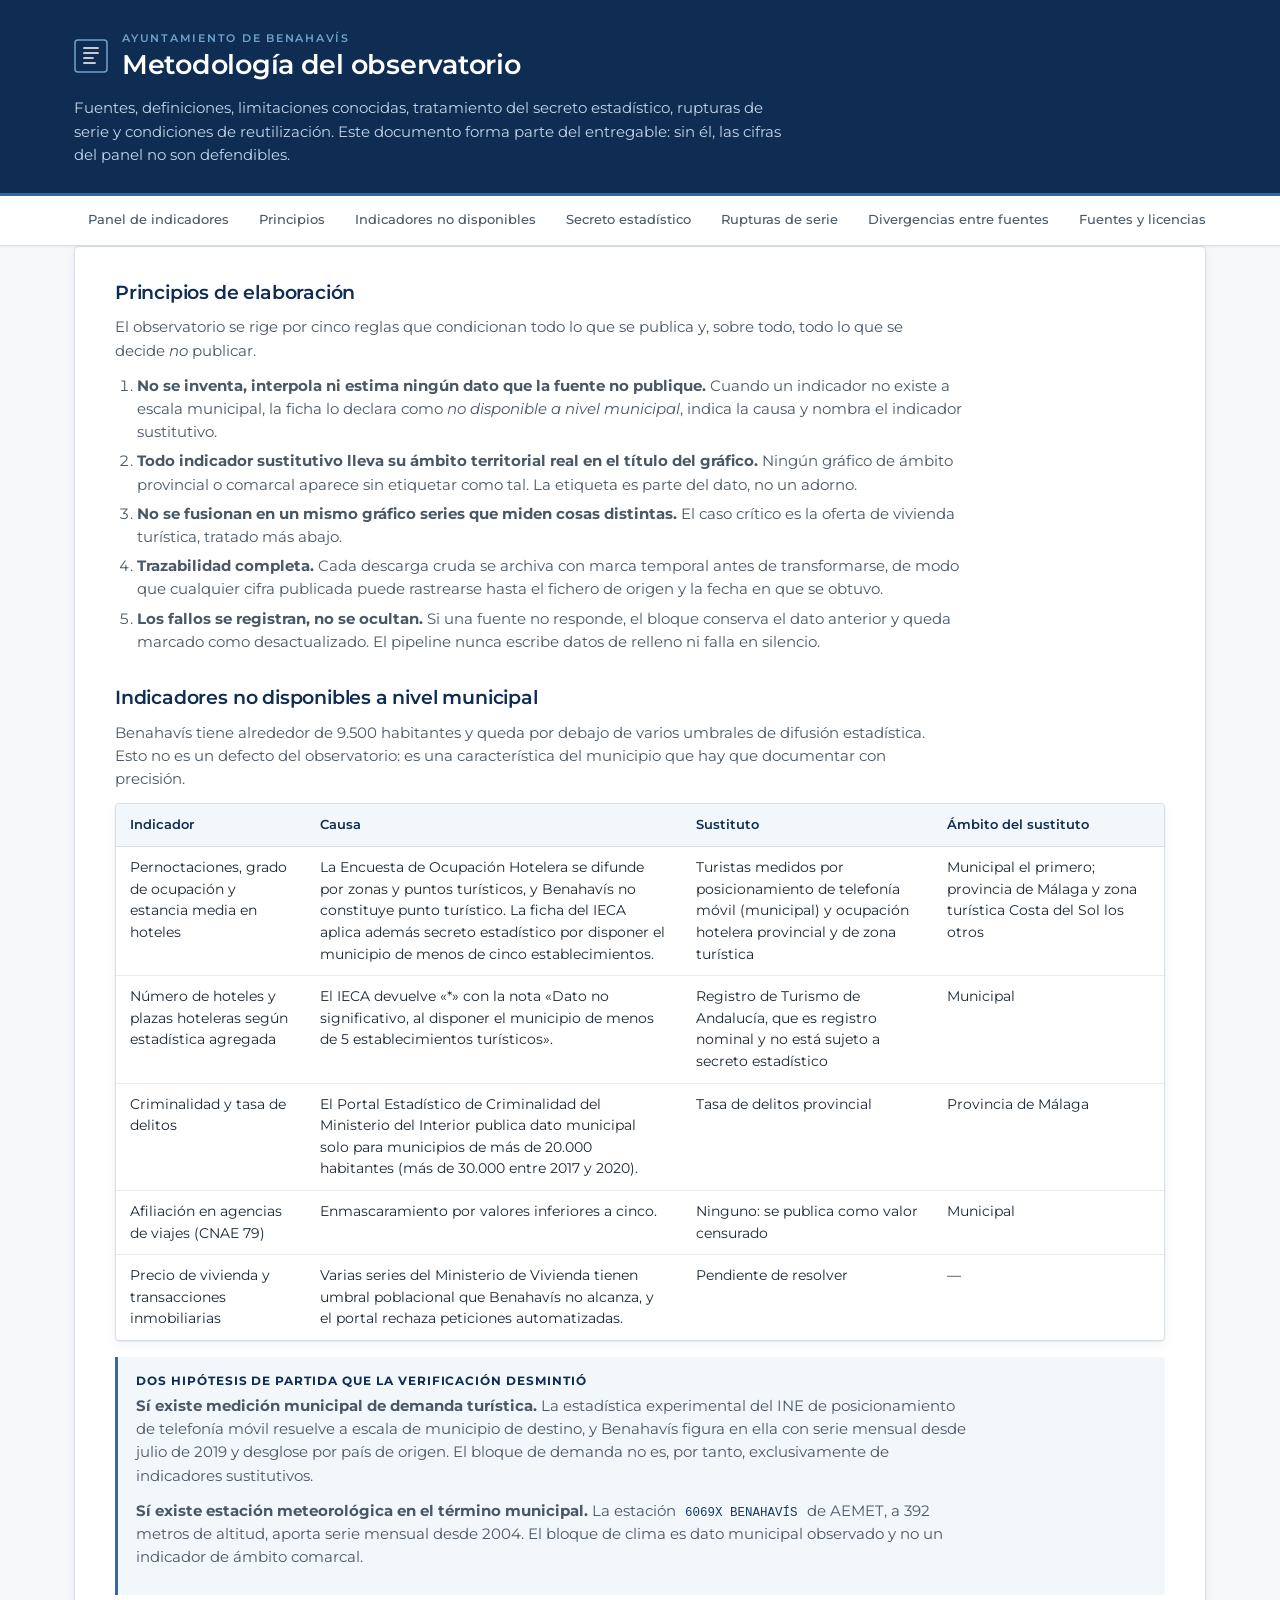
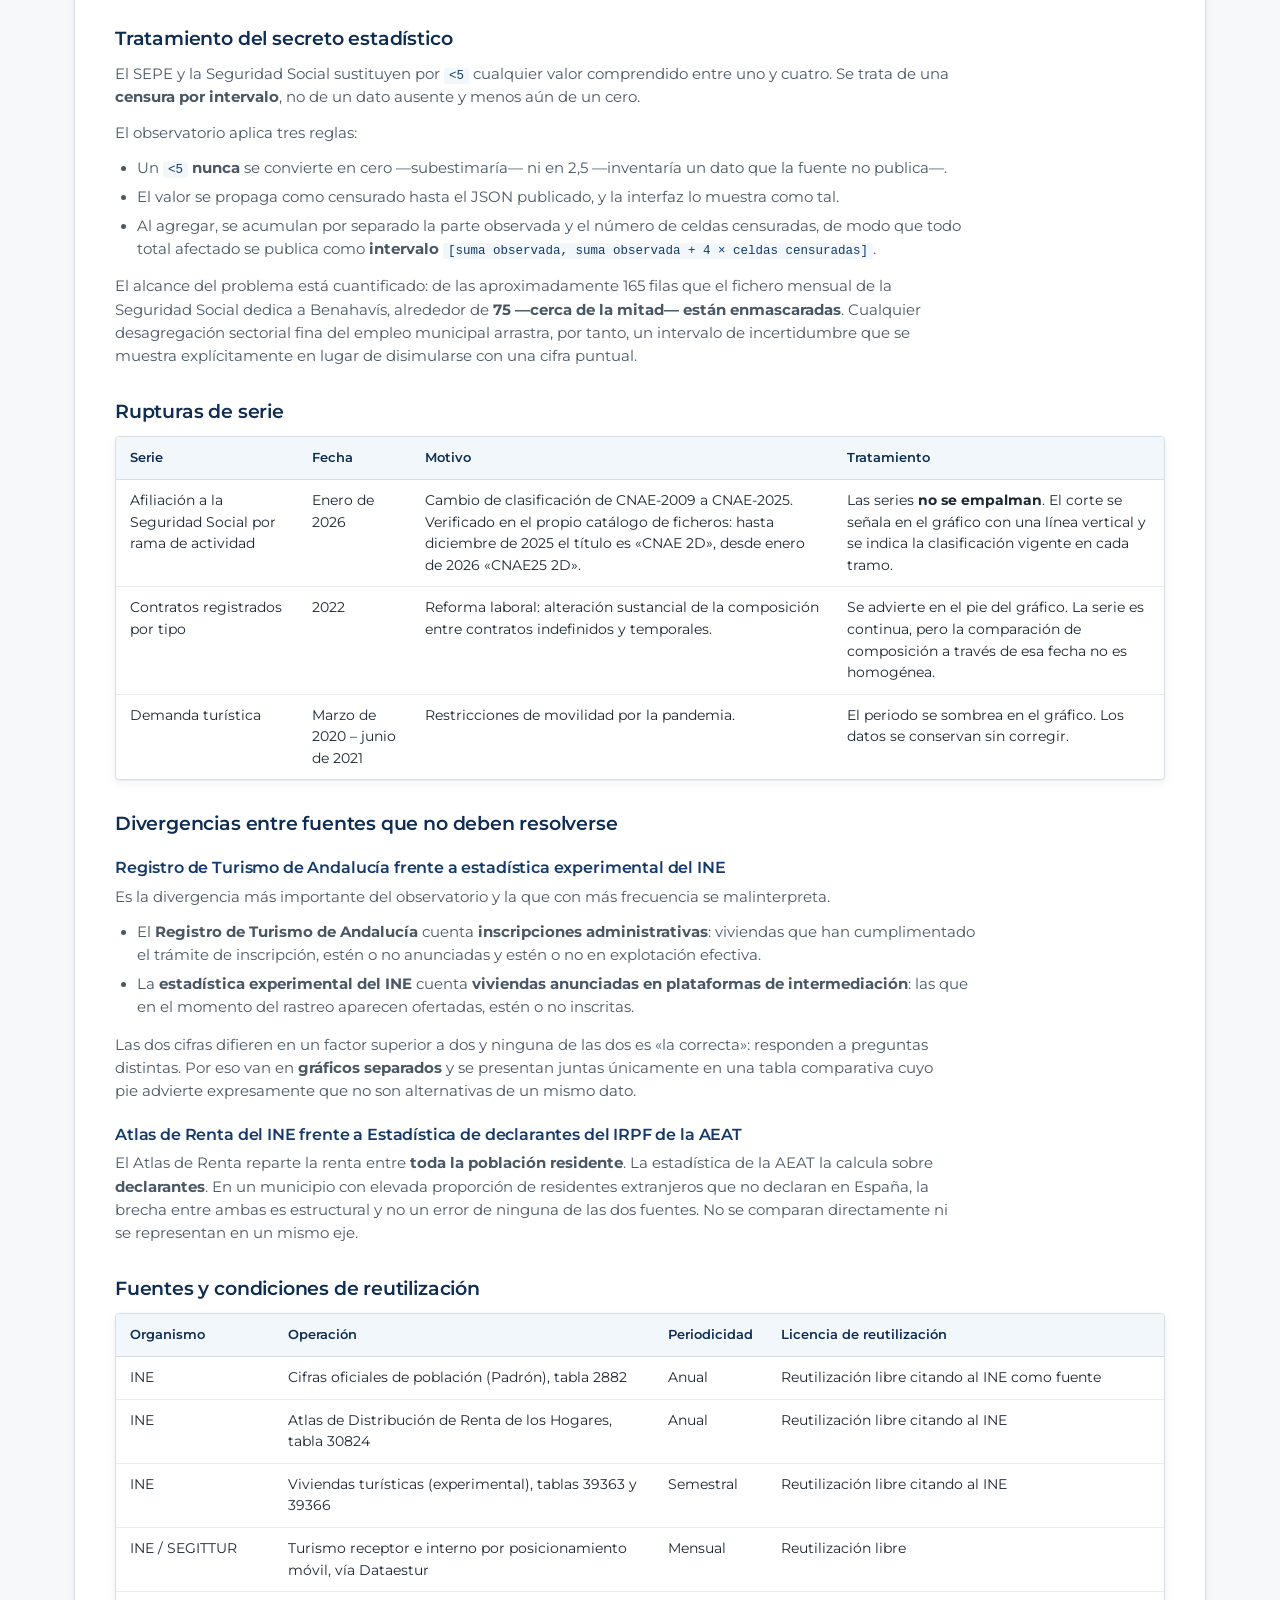
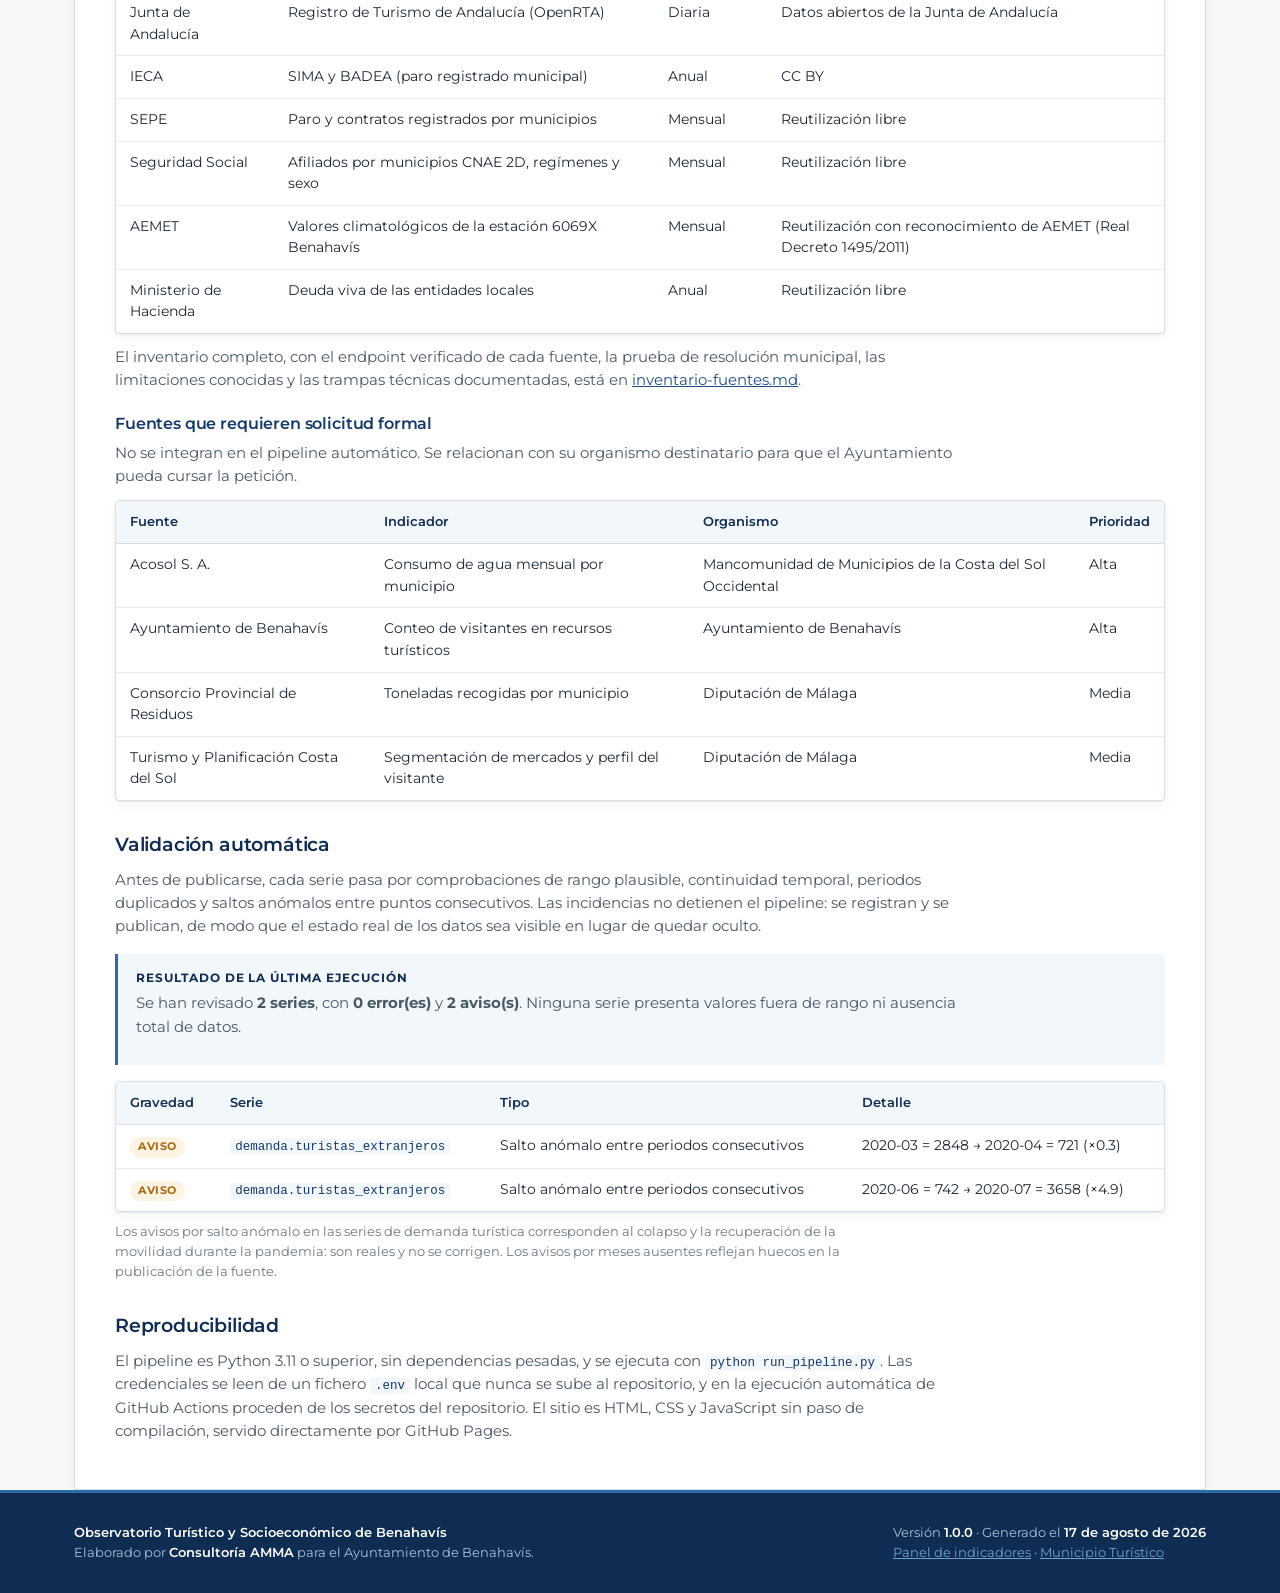
==== docs/metodologia.html @ f41a9691 "frontend: panel de indicadores, metodologia y Municipio Turistico HTML, CSS y JavaScript sin paso de" ====
<!DOCTYPE html>
<html lang="es">
<head>
<meta charset="utf-8">
<meta name="viewport" content="width=device-width, initial-scale=1">
<title>Metodología · Observatorio de Benahavís</title>
<meta name="description" content="Metodología, inventario de fuentes, limitaciones conocidas, tratamiento del secreto estadístico y licencias de reutilización del Observatorio de Benahavís.">
<link rel="icon" href="favicon.svg" type="image/svg+xml">
<link rel="preconnect" href="https://fonts.googleapis.com">
<link rel="preconnect" href="https://fonts.gstatic.com" crossorigin>
<link href="https://fonts.googleapis.com/css2?family=Montserrat:wght@400;500;600;700&display=swap" rel="stylesheet">
<link rel="stylesheet" href="assets/estilo.css">
</head>
<body>

<header class="cabecera">
  <div class="contenedor">
    <div class="cabecera__marca">
      <svg width="34" height="34" viewBox="0 0 34 34" fill="none" aria-hidden="true">
        <rect x="1" y="1" width="32" height="32" rx="3" stroke="#6fa3ce" stroke-width="1.5"/>
        <path d="M10 9h14M10 14h14M10 19h9M10 24h11" stroke="#fff" stroke-width="1.7" stroke-linecap="round"/>
      </svg>
      <div>
        <div class="cabecera__entidad">Ayuntamiento de Benahavís</div>
        <h1>Metodología del observatorio</h1>
      </div>
    </div>
    <p class="cabecera__bajada">
      Fuentes, definiciones, limitaciones conocidas, tratamiento del secreto estadístico,
      rupturas de serie y condiciones de reutilización. Este documento forma parte del
      entregable: sin él, las cifras del panel no son defendibles.
    </p>
  </div>
</header>

<nav class="nav" aria-label="Secciones">
  <div class="contenedor">
    <ul class="nav__lista">
      <li><a href="index.html">Panel de indicadores</a></li>
      <li><a href="#principios">Principios</a></li>
      <li><a href="#huecos">Indicadores no disponibles</a></li>
      <li><a href="#secreto">Secreto estadístico</a></li>
      <li><a href="#rupturas">Rupturas de serie</a></li>
      <li><a href="#divergencias">Divergencias entre fuentes</a></li>
      <li><a href="#fuentes">Fuentes y licencias</a></li>
      <li><a href="#validacion">Validación</a></li>
      <li><a href="municipio-turistico.html">Municipio Turístico</a></li>
    </ul>
  </div>
</nav>

<main class="contenedor">
  <div class="documento">

    <h2 id="principios">Principios de elaboración</h2>
    <p>
      El observatorio se rige por cinco reglas que condicionan todo lo que se publica y, sobre
      todo, todo lo que se decide <em>no</em> publicar.
    </p>
    <ol>
      <li>
        <strong>No se inventa, interpola ni estima ningún dato que la fuente no publique.</strong>
        Cuando un indicador no existe a escala municipal, la ficha lo declara como
        <em>no disponible a nivel municipal</em>, indica la causa y nombra el indicador sustitutivo.
      </li>
      <li>
        <strong>Todo indicador sustitutivo lleva su ámbito territorial real en el título del
        gráfico.</strong> Ningún gráfico de ámbito provincial o comarcal aparece sin etiquetar
        como tal. La etiqueta es parte del dato, no un adorno.
      </li>
      <li>
        <strong>No se fusionan en un mismo gráfico series que miden cosas distintas.</strong>
        El caso crítico es la oferta de vivienda turística, tratado más abajo.
      </li>
      <li>
        <strong>Trazabilidad completa.</strong> Cada descarga cruda se archiva con marca temporal
        antes de transformarse, de modo que cualquier cifra publicada puede rastrearse hasta el
        fichero de origen y la fecha en que se obtuvo.
      </li>
      <li>
        <strong>Los fallos se registran, no se ocultan.</strong> Si una fuente no responde, el
        bloque conserva el dato anterior y queda marcado como desactualizado. El pipeline nunca
        escribe datos de relleno ni falla en silencio.
      </li>
    </ol>

    <h2 id="huecos">Indicadores no disponibles a nivel municipal</h2>
    <p>
      Benahavís tiene alrededor de 9.500 habitantes y queda por debajo de varios umbrales de
      difusión estadística. Esto no es un defecto del observatorio: es una característica del
      municipio que hay que documentar con precisión.
    </p>
    <div class="tabla-marco">
      <table>
        <thead><tr>
          <th>Indicador</th><th>Causa</th><th>Sustituto</th><th>Ámbito del sustituto</th>
        </tr></thead>
        <tbody>
          <tr>
            <td>Pernoctaciones, grado de ocupación y estancia media en hoteles</td>
            <td>La Encuesta de Ocupación Hotelera se difunde por zonas y puntos turísticos, y
                Benahavís no constituye punto turístico. La ficha del IECA aplica además secreto
                estadístico por disponer el municipio de menos de cinco establecimientos.</td>
            <td>Turistas medidos por posicionamiento de telefonía móvil (municipal) y ocupación
                hotelera provincial y de zona turística</td>
            <td>Municipal el primero; provincia de Málaga y zona turística Costa del Sol los otros</td>
          </tr>
          <tr>
            <td>Número de hoteles y plazas hoteleras según estadística agregada</td>
            <td>El IECA devuelve «*» con la nota «Dato no significativo, al disponer el municipio
                de menos de 5 establecimientos turísticos».</td>
            <td>Registro de Turismo de Andalucía, que es registro nominal y no está sujeto a
                secreto estadístico</td>
            <td>Municipal</td>
          </tr>
          <tr>
            <td>Criminalidad y tasa de delitos</td>
            <td>El Portal Estadístico de Criminalidad del Ministerio del Interior publica dato
                municipal solo para municipios de más de 20.000 habitantes (más de 30.000 entre
                2017 y 2020).</td>
            <td>Tasa de delitos provincial</td>
            <td>Provincia de Málaga</td>
          </tr>
          <tr>
            <td>Afiliación en agencias de viajes (CNAE 79)</td>
            <td>Enmascaramiento por valores inferiores a cinco.</td>
            <td>Ninguno: se publica como valor censurado</td>
            <td>Municipal</td>
          </tr>
          <tr>
            <td>Precio de vivienda y transacciones inmobiliarias</td>
            <td>Varias series del Ministerio de Vivienda tienen umbral poblacional que Benahavís
                no alcanza, y el portal rechaza peticiones automatizadas.</td>
            <td>Pendiente de resolver</td>
            <td>—</td>
          </tr>
        </tbody>
      </table>
    </div>

    <div class="aviso aviso--neutro">
      <span class="aviso__titulo">Dos hipótesis de partida que la verificación desmintió</span>
      <p>
        <strong>Sí existe medición municipal de demanda turística.</strong> La estadística
        experimental del INE de posicionamiento de telefonía móvil resuelve a escala de municipio
        de destino, y Benahavís figura en ella con serie mensual desde julio de 2019 y desglose
        por país de origen. El bloque de demanda no es, por tanto, exclusivamente de indicadores
        sustitutivos.
      </p>
      <p>
        <strong>Sí existe estación meteorológica en el término municipal.</strong> La estación
        <code>6069X BENAHAVÍS</code> de AEMET, a 392 metros de altitud, aporta serie mensual desde
        2004. El bloque de clima es dato municipal observado y no un indicador de ámbito comarcal.
      </p>
    </div>

    <h2 id="secreto">Tratamiento del secreto estadístico</h2>
    <p>
      El SEPE y la Seguridad Social sustituyen por <code>&lt;5</code> cualquier valor comprendido
      entre uno y cuatro. Se trata de una <strong>censura por intervalo</strong>, no de un dato
      ausente y menos aún de un cero.
    </p>
    <p>El observatorio aplica tres reglas:</p>
    <ul>
      <li>
        Un <code>&lt;5</code> <strong>nunca</strong> se convierte en cero —subestimaría— ni en 2,5
        —inventaría un dato que la fuente no publica—.
      </li>
      <li>
        El valor se propaga como censurado hasta el JSON publicado, y la interfaz lo muestra como tal.
      </li>
      <li>
        Al agregar, se acumulan por separado la parte observada y el número de celdas censuradas,
        de modo que todo total afectado se publica como <strong>intervalo</strong>
        <code>[suma observada, suma observada + 4 × celdas censuradas]</code>.
      </li>
    </ul>
    <p>
      El alcance del problema está cuantificado: de las aproximadamente 165 filas que el fichero
      mensual de la Seguridad Social dedica a Benahavís, alrededor de <strong>75 —cerca de la
      mitad— están enmascaradas</strong>. Cualquier desagregación sectorial fina del empleo
      municipal arrastra, por tanto, un intervalo de incertidumbre que se muestra explícitamente
      en lugar de disimularse con una cifra puntual.
    </p>

    <h2 id="rupturas">Rupturas de serie</h2>
    <div class="tabla-marco">
      <table>
        <thead><tr><th>Serie</th><th>Fecha</th><th>Motivo</th><th>Tratamiento</th></tr></thead>
        <tbody>
          <tr>
            <td>Afiliación a la Seguridad Social por rama de actividad</td>
            <td>Enero de 2026</td>
            <td>Cambio de clasificación de CNAE-2009 a CNAE-2025. Verificado en el propio catálogo
                de ficheros: hasta diciembre de 2025 el título es «CNAE 2D», desde enero de 2026
                «CNAE25 2D».</td>
            <td>Las series <strong>no se empalman</strong>. El corte se señala en el gráfico con una
                línea vertical y se indica la clasificación vigente en cada tramo.</td>
          </tr>
          <tr>
            <td>Contratos registrados por tipo</td>
            <td>2022</td>
            <td>Reforma laboral: alteración sustancial de la composición entre contratos indefinidos
                y temporales.</td>
            <td>Se advierte en el pie del gráfico. La serie es continua, pero la comparación de
                composición a través de esa fecha no es homogénea.</td>
          </tr>
          <tr>
            <td>Demanda turística</td>
            <td>Marzo de 2020 – junio de 2021</td>
            <td>Restricciones de movilidad por la pandemia.</td>
            <td>El periodo se sombrea en el gráfico. Los datos se conservan sin corregir.</td>
          </tr>
        </tbody>
      </table>
    </div>

    <h2 id="divergencias">Divergencias entre fuentes que no deben resolverse</h2>

    <h3>Registro de Turismo de Andalucía frente a estadística experimental del INE</h3>
    <p>
      Es la divergencia más importante del observatorio y la que con más frecuencia se malinterpreta.
    </p>
    <ul>
      <li>
        El <strong>Registro de Turismo de Andalucía</strong> cuenta <strong>inscripciones
        administrativas</strong>: viviendas que han cumplimentado el trámite de inscripción,
        estén o no anunciadas y estén o no en explotación efectiva.
      </li>
      <li>
        La <strong>estadística experimental del INE</strong> cuenta <strong>viviendas anunciadas
        en plataformas de intermediación</strong>: las que en el momento del rastreo aparecen
        ofertadas, estén o no inscritas.
      </li>
    </ul>
    <p>
      Las dos cifras difieren en un factor superior a dos y ninguna de las dos es «la correcta»:
      responden a preguntas distintas. Por eso van en <strong>gráficos separados</strong> y se
      presentan juntas únicamente en una tabla comparativa cuyo pie advierte expresamente que no
      son alternativas de un mismo dato.
    </p>

    <h3>Atlas de Renta del INE frente a Estadística de declarantes del IRPF de la AEAT</h3>
    <p>
      El Atlas de Renta reparte la renta entre <strong>toda la población residente</strong>. La
      estadística de la AEAT la calcula sobre <strong>declarantes</strong>. En un municipio con
      elevada proporción de residentes extranjeros que no declaran en España, la brecha entre
      ambas es estructural y no un error de ninguna de las dos fuentes. No se comparan
      directamente ni se representan en un mismo eje.
    </p>

    <h2 id="fuentes">Fuentes y condiciones de reutilización</h2>
    <div class="tabla-marco">
      <table>
        <thead><tr>
          <th>Organismo</th><th>Operación</th><th>Periodicidad</th><th>Licencia de reutilización</th>
        </tr></thead>
        <tbody>
          <tr><td>INE</td><td>Cifras oficiales de población (Padrón), tabla 2882</td><td>Anual</td>
              <td>Reutilización libre citando al INE como fuente</td></tr>
          <tr><td>INE</td><td>Atlas de Distribución de Renta de los Hogares, tabla 30824</td><td>Anual</td>
              <td>Reutilización libre citando al INE</td></tr>
          <tr><td>INE</td><td>Viviendas turísticas (experimental), tablas 39363 y 39366</td><td>Semestral</td>
              <td>Reutilización libre citando al INE</td></tr>
          <tr><td>INE / SEGITTUR</td><td>Turismo receptor e interno por posicionamiento móvil, vía Dataestur</td><td>Mensual</td>
              <td>Reutilización libre</td></tr>
          <tr><td>Junta de Andalucía</td><td>Registro de Turismo de Andalucía (OpenRTA)</td><td>Diaria</td>
              <td>Datos abiertos de la Junta de Andalucía</td></tr>
          <tr><td>IECA</td><td>SIMA y BADEA (paro registrado municipal)</td><td>Anual</td>
              <td>CC BY</td></tr>
          <tr><td>SEPE</td><td>Paro y contratos registrados por municipios</td><td>Mensual</td>
              <td>Reutilización libre</td></tr>
          <tr><td>Seguridad Social</td><td>Afiliados por municipios CNAE 2D, regímenes y sexo</td><td>Mensual</td>
              <td>Reutilización libre</td></tr>
          <tr><td>AEMET</td><td>Valores climatológicos de la estación 6069X Benahavís</td><td>Mensual</td>
              <td>Reutilización con reconocimiento de AEMET (Real Decreto 1495/2011)</td></tr>
          <tr><td>Ministerio de Hacienda</td><td>Deuda viva de las entidades locales</td><td>Anual</td>
              <td>Reutilización libre</td></tr>
        </tbody>
      </table>
    </div>
    <p style="margin-top:12px">
      El inventario completo, con el endpoint verificado de cada fuente, la prueba de resolución
      municipal, las limitaciones conocidas y las trampas técnicas documentadas, está en
      <a href="inventario-fuentes.md">inventario-fuentes.md</a>.
    </p>

    <h3>Fuentes que requieren solicitud formal</h3>
    <p>
      No se integran en el pipeline automático. Se relacionan con su organismo destinatario para
      que el Ayuntamiento pueda cursar la petición.
    </p>
    <div class="tabla-marco">
      <table>
        <thead><tr><th>Fuente</th><th>Indicador</th><th>Organismo</th><th>Prioridad</th></tr></thead>
        <tbody>
          <tr><td>Acosol S. A.</td><td>Consumo de agua mensual por municipio</td>
              <td>Mancomunidad de Municipios de la Costa del Sol Occidental</td><td>Alta</td></tr>
          <tr><td>Ayuntamiento de Benahavís</td><td>Conteo de visitantes en recursos turísticos</td>
              <td>Ayuntamiento de Benahavís</td><td>Alta</td></tr>
          <tr><td>Consorcio Provincial de Residuos</td><td>Toneladas recogidas por municipio</td>
              <td>Diputación de Málaga</td><td>Media</td></tr>
          <tr><td>Turismo y Planificación Costa del Sol</td><td>Segmentación de mercados y perfil del visitante</td>
              <td>Diputación de Málaga</td><td>Media</td></tr>
        </tbody>
      </table>
    </div>

    <h2 id="validacion">Validación automática</h2>
    <p>
      Antes de publicarse, cada serie pasa por comprobaciones de rango plausible, continuidad
      temporal, periodos duplicados y saltos anómalos entre puntos consecutivos. Las incidencias
      no detienen el pipeline: se registran y se publican, de modo que el estado real de los datos
      sea visible en lugar de quedar oculto.
    </p>
    <div id="informe-validacion"></div>

    <h2>Reproducibilidad</h2>
    <p>
      El pipeline es Python 3.11 o superior, sin dependencias pesadas, y se ejecuta con
      <code>python run_pipeline.py</code>. Las credenciales se leen de un fichero <code>.env</code>
      local que nunca se sube al repositorio, y en la ejecución automática de GitHub Actions
      proceden de los secretos del repositorio. El sitio es HTML, CSS y JavaScript sin paso de
      compilación, servido directamente por GitHub Pages.
    </p>

  </div>
</main>

<footer class="pie">
  <div class="contenedor pie__filas">
    <div>
      <strong>Observatorio Turístico y Socioeconómico de Benahavís</strong><br>
      Elaborado por <strong>Consultoría AMMA</strong> para el Ayuntamiento de Benahavís.
    </div>
    <div>
      Versión <strong id="pie-version">—</strong> · Generado el <strong id="pie-generado">—</strong><br>
      <a href="index.html">Panel de indicadores</a> ·
      <a href="municipio-turistico.html">Municipio Turístico</a>
    </div>
  </div>
</footer>

<script type="module" src="assets/metodologia.js"></script>
</body>
</html>
---- docs/assets/estilo.css ----
/* Observatorio Turístico y Socioeconómico de Benahavís
   Hoja de estilo institucional. Paleta limitada, sin efectos decorativos. */

:root {
  --azul-900: #0f2c52;
  --azul-800: #14396b;
  --azul-700: #1d4e89;
  --azul-600: #2f6ba8;
  --azul-400: #6fa3ce;
  --azul-100: #e4edf6;
  --azul-050: #f2f7fb;

  --tinta: #1b2733;
  --tinta-media: #4a5866;
  --tinta-suave: #6b7883;
  --linea: #d8dee5;
  --linea-suave: #e8ecf1;
  --fondo: #f6f8fa;
  --papel: #ffffff;

  --ambar-600: #a8680f;
  --ambar-100: #fdf3e2;
  --ambar-400: #d99b3f;
  --rojo-600: #a32a2a;
  --rojo-100: #fbeaea;
  --verde-600: #1f6b4d;
  --verde-100: #e6f2ec;

  --serie-1: #1d4e89;
  --serie-2: #2f9e8f;
  --serie-3: #c1743a;
  --serie-4: #7a5ea8;
  --serie-5: #4a7d34;
  --serie-6: #a8456a;

  --radio: 4px;
  --sombra: 0 1px 2px rgba(15, 44, 82, .06), 0 4px 12px rgba(15, 44, 82, .05);
  --ancho: 1180px;
}

*, *::before, *::after { box-sizing: border-box; }

html { scroll-behavior: smooth; scroll-padding-top: 84px; }

body {
  margin: 0;
  font-family: "Montserrat", -apple-system, BlinkMacSystemFont, "Segoe UI", Arial, sans-serif;
  font-size: 15px;
  line-height: 1.6;
  color: var(--tinta);
  background: var(--fondo);
  -webkit-font-smoothing: antialiased;
}

h1, h2, h3, h4 { font-weight: 600; line-height: 1.25; margin: 0; letter-spacing: -.01em; }

a { color: var(--azul-700); }
a:focus-visible, button:focus-visible, select:focus-visible {
  outline: 2px solid var(--azul-600);
  outline-offset: 2px;
}

.contenedor { max-width: var(--ancho); margin: 0 auto; padding: 0 24px; }

/* ---------------------------------------------------------------- Cabecera */
.cabecera {
  background: var(--azul-900);
  color: #fff;
  padding: 30px 0 26px;
  border-bottom: 3px solid var(--azul-600);
}
.cabecera__marca { display: flex; align-items: center; gap: 14px; margin-bottom: 16px; }
.cabecera__marca svg { flex: none; }
.cabecera__entidad {
  font-size: 11px; text-transform: uppercase; letter-spacing: .16em;
  color: var(--azul-400); font-weight: 600;
}
.cabecera h1 { font-size: 27px; color: #fff; }
.cabecera__bajada {
  margin: 10px 0 0; max-width: 720px; color: #c3d5e8; font-size: 14.5px;
}
.cabecera__datos {
  display: flex; flex-wrap: wrap; gap: 10px 26px; margin-top: 20px;
  font-size: 12.5px; color: #a9c2da;
}
.cabecera__datos strong { color: #fff; font-weight: 600; }

/* ---------------------------------------------------------------- Navegación */
.nav {
  position: sticky; top: 0; z-index: 50;
  background: var(--papel); border-bottom: 1px solid var(--linea);
  box-shadow: 0 1px 3px rgba(15, 44, 82, .05);
}
.nav__lista {
  display: flex; gap: 2px; margin: 0; padding: 0; list-style: none;
  overflow-x: auto; scrollbar-width: thin;
}
.nav__lista a {
  display: block; padding: 13px 14px; font-size: 13px; font-weight: 500;
  color: var(--tinta-media); text-decoration: none; white-space: nowrap;
  border-bottom: 2px solid transparent;
}
.nav__lista a:hover { color: var(--azul-700); background: var(--azul-050); }
.nav__lista a[aria-current="true"] { color: var(--azul-800); border-bottom-color: var(--azul-600); }

/* ---------------------------------------------------------------- Secciones */
main { padding: 34px 0 60px; }

.bloque { margin-bottom: 46px; scroll-margin-top: 84px; }
.bloque__cabecera { margin-bottom: 18px; }
.bloque__numero {
  display: inline-block; font-size: 11px; font-weight: 700; letter-spacing: .14em;
  text-transform: uppercase; color: var(--azul-600); margin-bottom: 6px;
}
.bloque h2 { font-size: 21px; color: var(--azul-900); }
.bloque__intro {
  margin: 12px 0 0; max-width: 78ch; color: var(--tinta-media); font-size: 14.5px;
}

/* ---------------------------------------------------------------- Avisos */
.aviso {
  border-left: 3px solid var(--ambar-400);
  background: var(--ambar-100);
  padding: 14px 18px; margin: 16px 0; border-radius: 0 var(--radio) var(--radio) 0;
  font-size: 13.5px; color: #6b4408;
}
.aviso--critico { border-left-color: var(--rojo-600); background: var(--rojo-100); color: #7a1f1f; }
.aviso--neutro { border-left-color: var(--azul-600); background: var(--azul-050); color: var(--azul-900); }
.aviso__titulo {
  display: block; font-weight: 700; font-size: 12px; text-transform: uppercase;
  letter-spacing: .08em; margin-bottom: 5px;
}
.aviso p { margin: 0; }
.aviso p + p { margin-top: 8px; }

/* ---------------------------------------------------------------- Cifras */
.cifras {
  display: grid; gap: 14px; margin-bottom: 20px;
  grid-template-columns: repeat(auto-fit, minmax(196px, 1fr));
}
.cifra {
  background: var(--papel); border: 1px solid var(--linea); border-radius: var(--radio);
  padding: 16px 18px; box-shadow: var(--sombra);
}
.cifra__etiqueta {
  font-size: 11.5px; text-transform: uppercase; letter-spacing: .07em;
  color: var(--tinta-suave); font-weight: 600; margin-bottom: 7px;
}
.cifra__valor {
  font-size: 26px; font-weight: 700; color: var(--azul-800);
  line-height: 1.1; font-variant-numeric: tabular-nums;
}
.cifra__unidad { font-size: 13px; font-weight: 500; color: var(--tinta-media); margin-left: 3px; }
.cifra__pie { font-size: 11.5px; color: var(--tinta-suave); margin-top: 7px; }

/* ---------------------------------------------------------------- Gráficos */
.rejilla { display: grid; gap: 18px; grid-template-columns: repeat(auto-fit, minmax(400px, 1fr)); }
.rejilla--completa { grid-template-columns: 1fr; }

.ficha {
  background: var(--papel); border: 1px solid var(--linea);
  border-radius: var(--radio); box-shadow: var(--sombra); overflow: hidden;
  display: flex; flex-direction: column;
}
.ficha__cabecera { padding: 16px 18px 12px; border-bottom: 1px solid var(--linea-suave); }
.ficha__titulo { font-size: 15px; font-weight: 600; color: var(--azul-900); }
.ficha__meta {
  display: flex; flex-wrap: wrap; gap: 6px 14px; margin-top: 8px;
  font-size: 11.5px; color: var(--tinta-suave);
}
.ficha__meta span { display: inline-flex; align-items: center; gap: 5px; }

.etiqueta {
  display: inline-block; padding: 2px 8px; border-radius: 10px;
  font-size: 10.5px; font-weight: 700; letter-spacing: .05em; text-transform: uppercase;
}
.etiqueta--municipal { background: var(--verde-100); color: var(--verde-600); }
.etiqueta--proxy { background: var(--ambar-100); color: var(--ambar-600); }
.etiqueta--experimental { background: var(--azul-100); color: var(--azul-800); }
.etiqueta--nodisponible { background: #eceff2; color: var(--tinta-suave); }

.ficha__lienzo { width: 100%; height: 320px; padding: 6px 6px 0; }
.ficha__lienzo--alto { height: 420px; }
.ficha__pie {
  padding: 10px 18px 13px; border-top: 1px solid var(--linea-suave);
  font-size: 11.5px; color: var(--tinta-suave); margin-top: auto;
}
.ficha__pie strong { color: var(--tinta-media); font-weight: 600; }

.hueco {
  padding: 34px 22px; text-align: center; color: var(--tinta-suave);
  background: repeating-linear-gradient(45deg, #fafbfc, #fafbfc 10px, #f4f6f8 10px, #f4f6f8 20px);
  border-radius: var(--radio); font-size: 13.5px;
}
.hueco strong { display: block; color: var(--tinta-media); margin-bottom: 6px; font-size: 14px; }

/* ---------------------------------------------------------------- Lectura técnica */
.lectura {
  background: var(--papel); border: 1px solid var(--linea); border-left: 3px solid var(--azul-600);
  border-radius: 0 var(--radio) var(--radio) 0; padding: 16px 20px; margin-top: 18px;
}
.lectura__titulo {
  font-size: 11px; text-transform: uppercase; letter-spacing: .1em;
  color: var(--azul-600); font-weight: 700; margin-bottom: 8px;
}
.lectura p { margin: 0; font-size: 14px; color: var(--tinta-media); max-width: 82ch; }

/* ---------------------------------------------------------------- Tablas */
.tabla-marco { overflow-x: auto; background: var(--papel);
  border: 1px solid var(--linea); border-radius: var(--radio); box-shadow: var(--sombra); }
table { width: 100%; border-collapse: collapse; font-size: 13.5px; }
thead th {
  background: var(--azul-050); text-align: left; padding: 11px 14px; font-weight: 600;
  color: var(--azul-900); border-bottom: 1px solid var(--linea); white-space: nowrap;
  font-size: 12.5px;
}
tbody td { padding: 10px 14px; border-bottom: 1px solid var(--linea-suave); vertical-align: top; }
tbody tr:last-child td { border-bottom: none; }
td.num { text-align: right; font-variant-numeric: tabular-nums; white-space: nowrap; }
.censurado { color: var(--tinta-suave); font-style: italic; }

/* ---------------------------------------------------------------- Mapa */
#mapa-oferta { width: 100%; height: 470px; border-radius: var(--radio); }
.leaflet-container { font-family: inherit; font-size: 13px; }

/* ---------------------------------------------------------------- Documento */
.documento { background: var(--papel); border: 1px solid var(--linea);
  border-radius: var(--radio); padding: 34px 40px; box-shadow: var(--sombra); }
.documento h2 { font-size: 19px; color: var(--azul-900); margin: 32px 0 12px; }
.documento h2:first-child { margin-top: 0; }
.documento h3 { font-size: 15.5px; color: var(--azul-800); margin: 22px 0 8px; }
.documento p, .documento li { font-size: 14.5px; color: var(--tinta-media); max-width: 84ch; }
.documento p { margin: 0 0 12px; }
.documento ul, .documento ol { margin: 0 0 14px; padding-left: 22px; }
.documento li { margin-bottom: 6px; }
.documento code {
  background: var(--azul-050); padding: 1px 5px; border-radius: 3px;
  font-family: "SFMono-Regular", Consolas, monospace; font-size: 12.5px; color: var(--azul-800);
}

/* ---------------------------------------------------------------- Pie */
.pie {
  background: var(--azul-900); color: #a9c2da; padding: 30px 0;
  font-size: 12.5px; border-top: 3px solid var(--azul-600);
}
.pie__filas { display: flex; flex-wrap: wrap; gap: 22px 44px; justify-content: space-between; }
.pie strong { color: #fff; font-weight: 600; }
.pie a { color: var(--azul-400); }

/* ---------------------------------------------------------------- Responsive */
@media (max-width: 720px) {
  .contenedor { padding: 0 16px; }
  .cabecera h1 { font-size: 21px; }
  .rejilla { grid-template-columns: 1fr; }
  .ficha__lienzo { height: 280px; }
  .documento { padding: 22px 18px; }
}

@media print {
  .nav, .pie { display: none; }
  .ficha, .cifra { break-inside: avoid; box-shadow: none; }
}
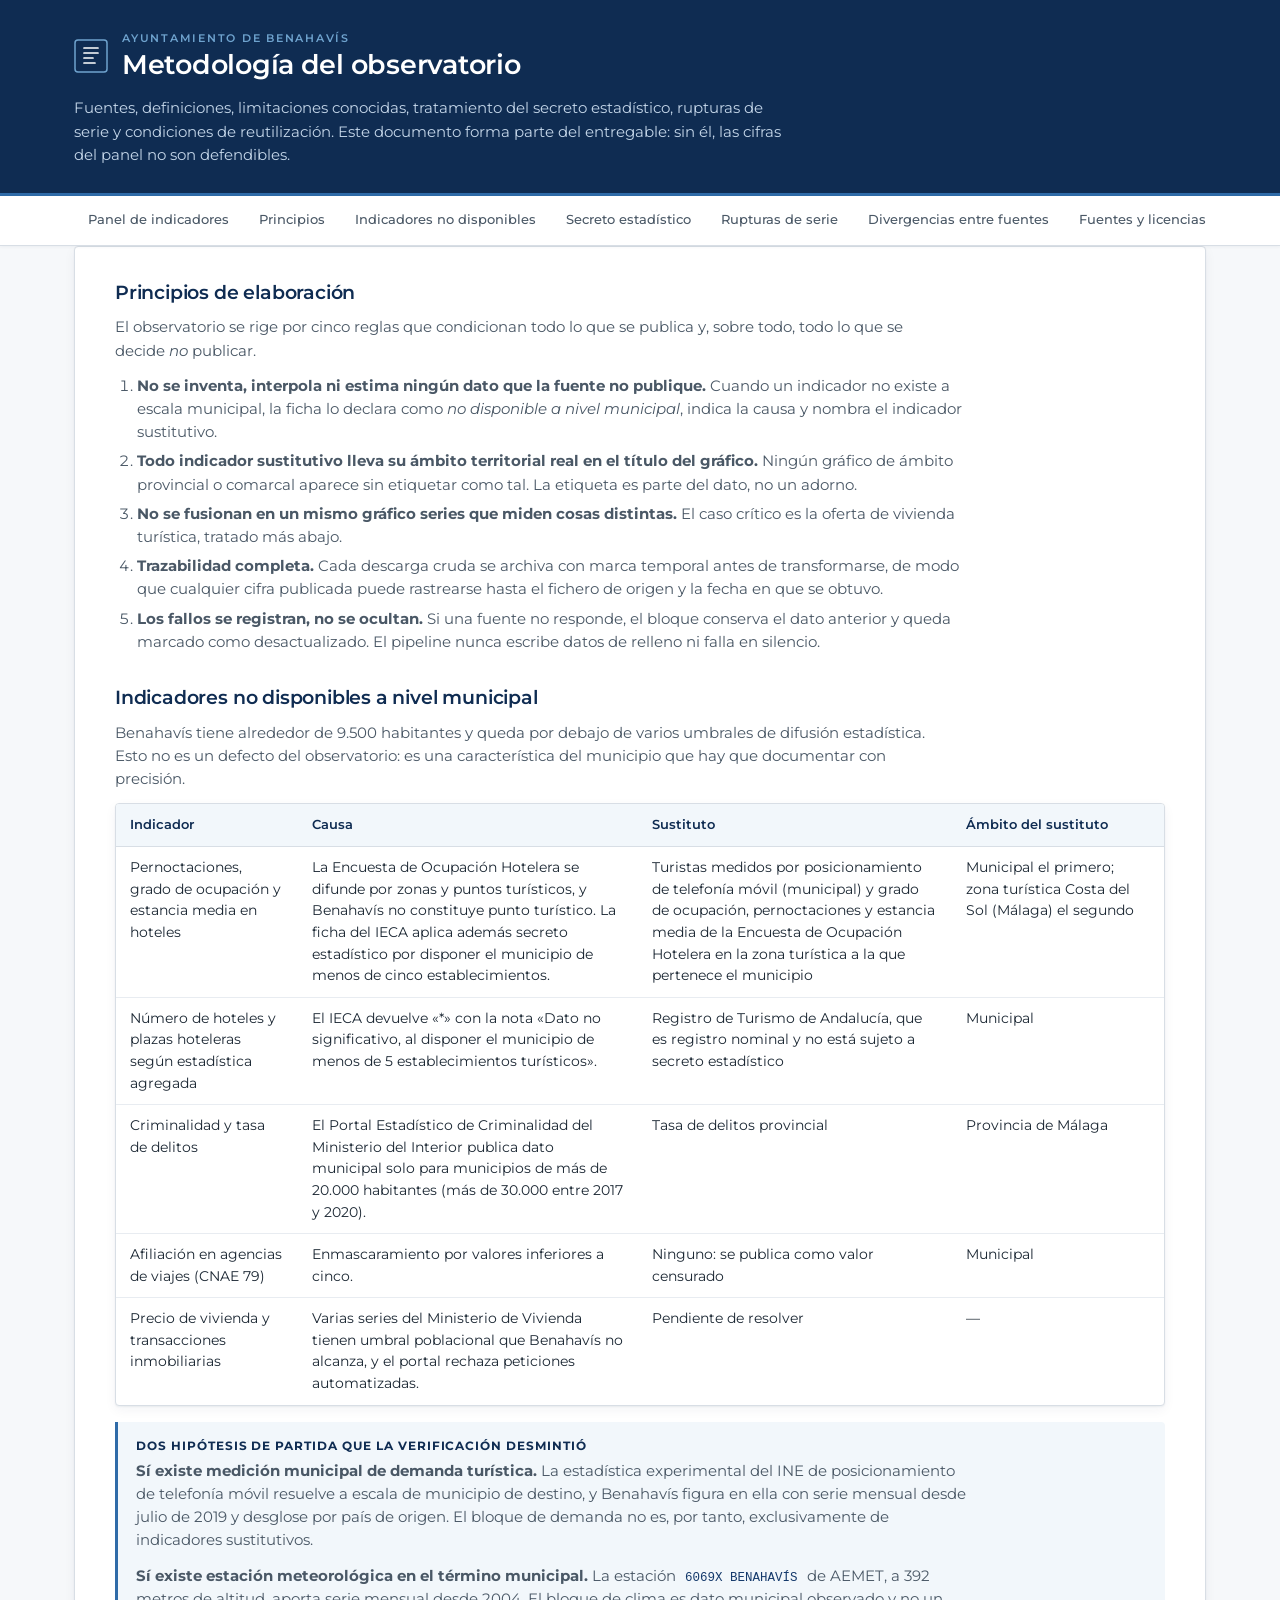
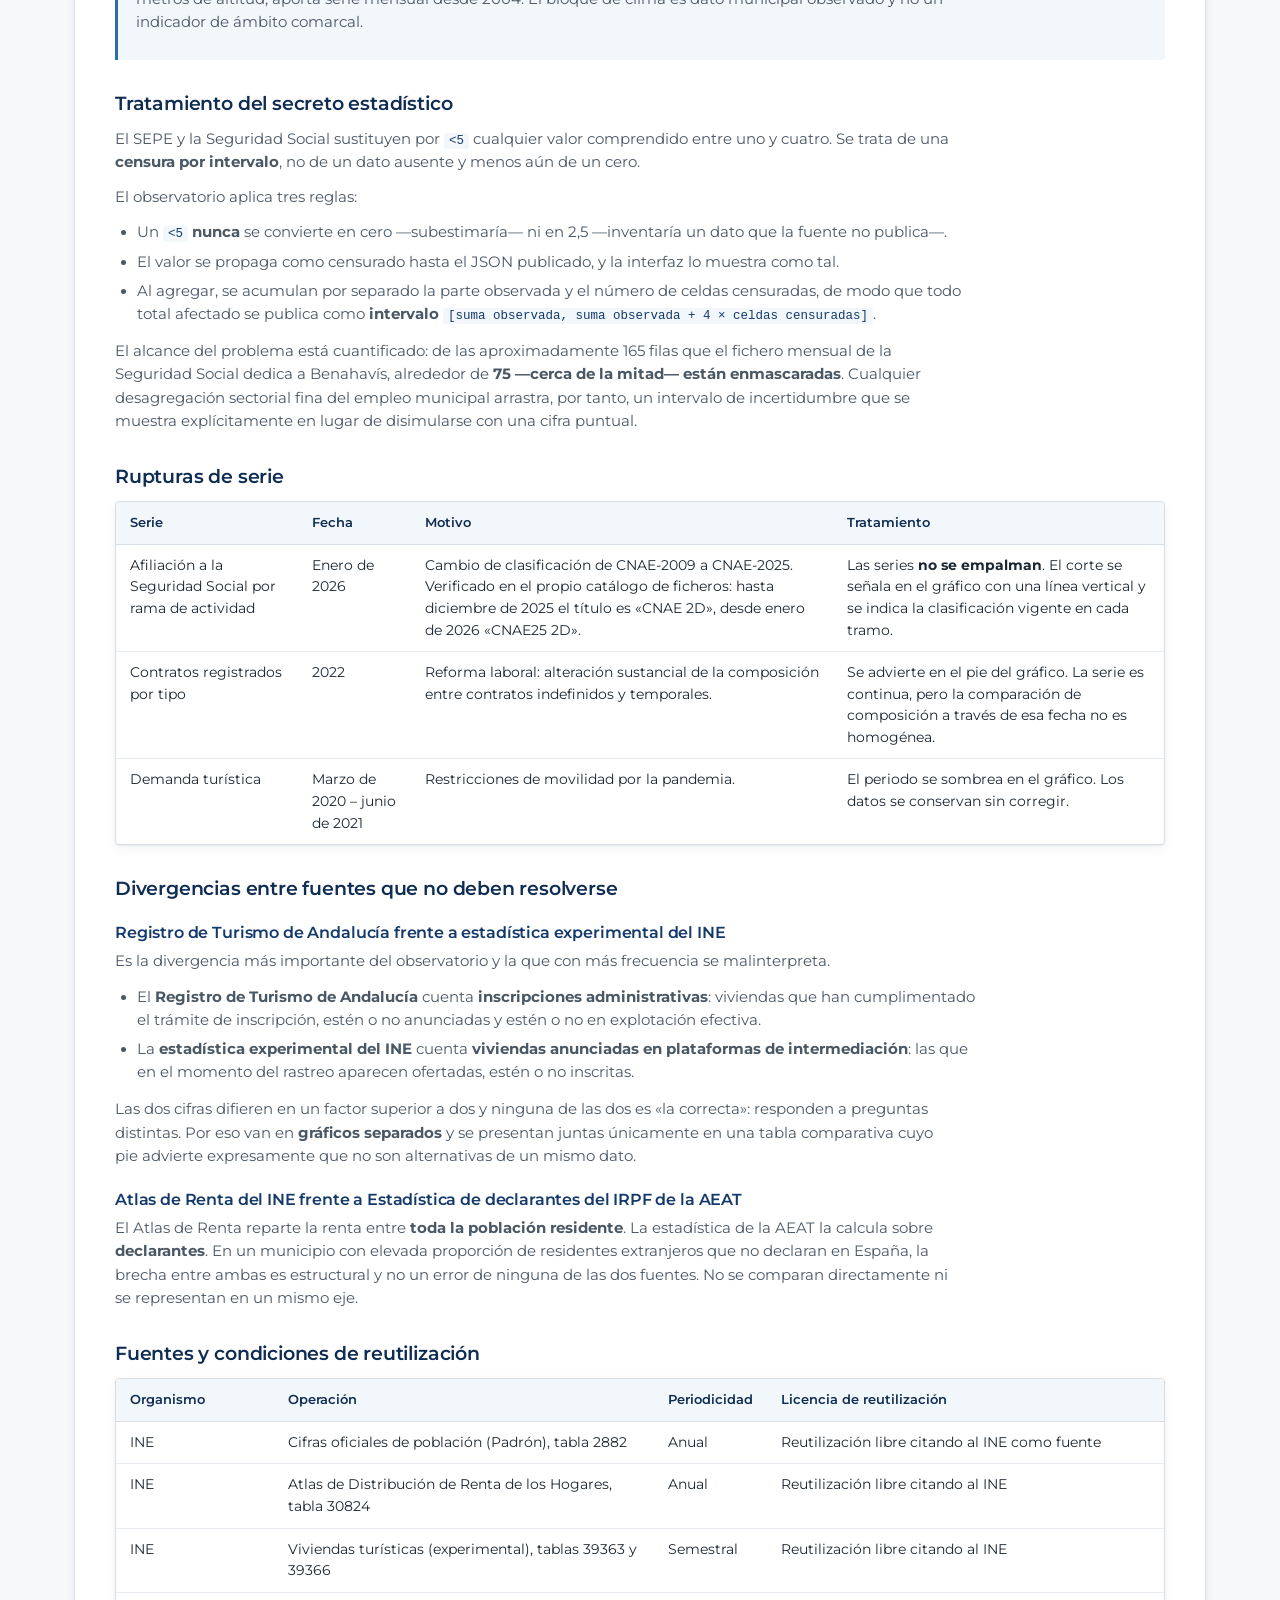
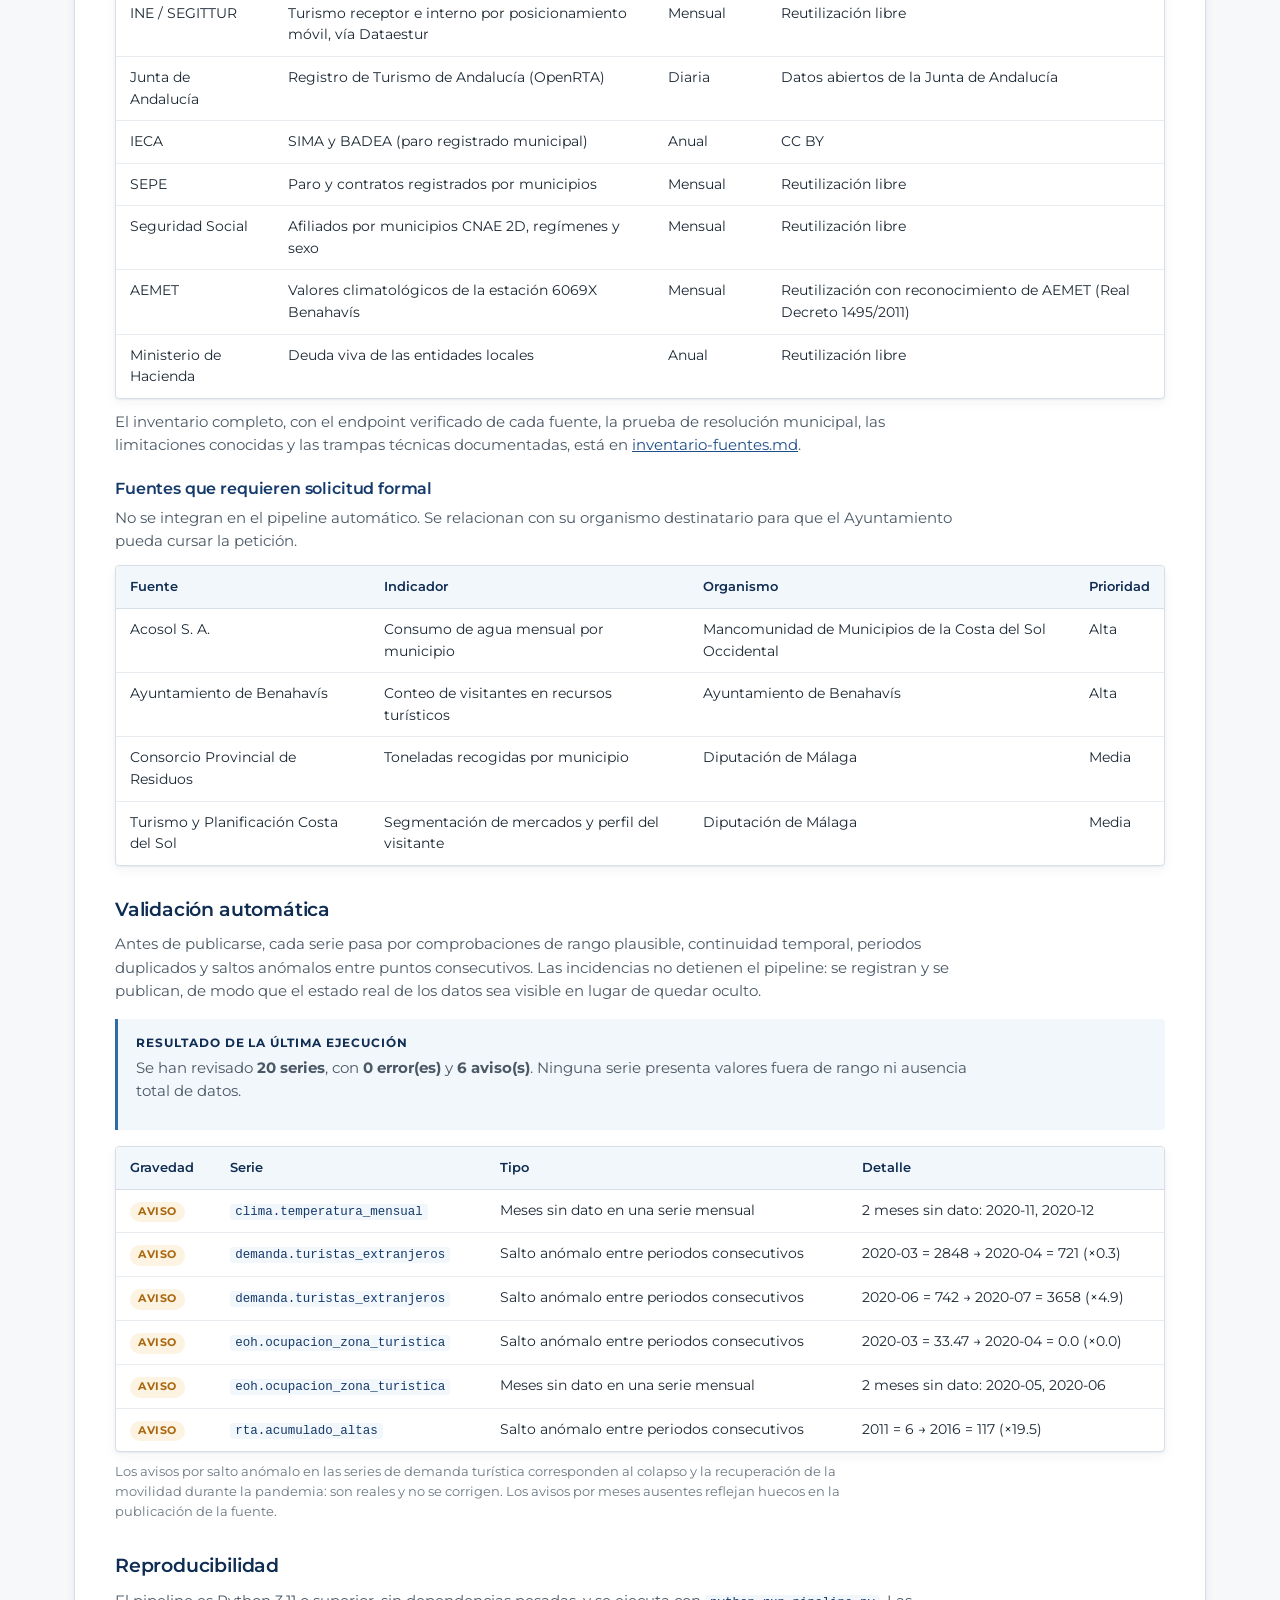
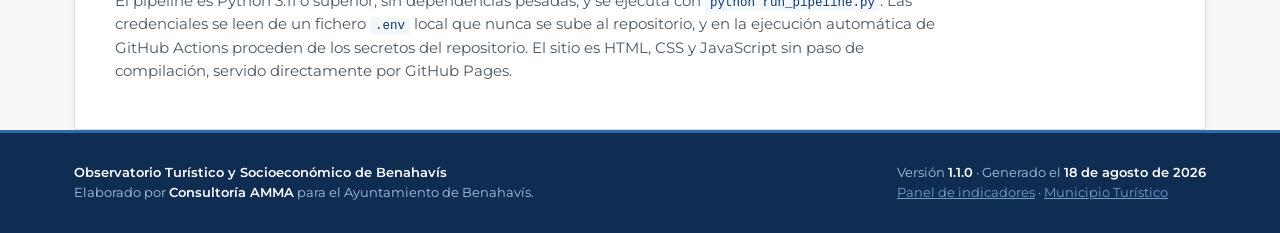
==== commit 40e8aeab: "datos: cierra los dos indicadores que el catalogo declaraba sin publicar El panel prometia en el hue" ====
--- a/docs/metodologia.html
+++ b/docs/metodologia.html
@@ -101,9 +101,10 @@
             <td>La Encuesta de Ocupación Hotelera se difunde por zonas y puntos turísticos, y
                 Benahavís no constituye punto turístico. La ficha del IECA aplica además secreto
                 estadístico por disponer el municipio de menos de cinco establecimientos.</td>
-            <td>Turistas medidos por posicionamiento de telefonía móvil (municipal) y ocupación
-                hotelera provincial y de zona turística</td>
-            <td>Municipal el primero; provincia de Málaga y zona turística Costa del Sol los otros</td>
+            <td>Turistas medidos por posicionamiento de telefonía móvil (municipal) y grado de
+                ocupación, pernoctaciones y estancia media de la Encuesta de Ocupación Hotelera
+                en la zona turística a la que pertenece el municipio</td>
+            <td>Municipal el primero; zona turística Costa del Sol (Málaga) el segundo</td>
           </tr>
           <tr>
             <td>Número de hoteles y plazas hoteleras según estadística agregada</td>
--- a/docs/assets/estilo.css
+++ b/docs/assets/estilo.css
@@ -179,8 +179,11 @@
 .etiqueta--experimental { background: var(--azul-100); color: var(--azul-800); }
 .etiqueta--nodisponible { background: #eceff2; color: var(--tinta-suave); }
 
-.ficha__lienzo { width: 100%; height: 320px; padding: 6px 6px 0; }
-.ficha__lienzo--alto { height: 420px; }
+/* Sin padding: ECharts dimensiona el lienzo con clientWidth, que incluye el relleno,
+   de modo que un padding aquí hace que el canvas desborde el contenedor y se recorte.
+   El margen interior se da en el `grid` de cada gráfico. */
+.ficha__lienzo { width: 100%; height: 330px; }
+.ficha__lienzo--alto { height: 430px; }
 .ficha__pie {
   padding: 10px 18px 13px; border-top: 1px solid var(--linea-suave);
   font-size: 11.5px; color: var(--tinta-suave); margin-top: auto;
@@ -252,7 +255,10 @@
   .contenedor { padding: 0 16px; }
   .cabecera h1 { font-size: 21px; }
   .rejilla { grid-template-columns: 1fr; }
-  .ficha__lienzo { height: 280px; }
+  .ficha__lienzo { height: 300px; }
+  /* Los gráficos marcados como altos son los de doce categorías o más: en pantalla
+     estrecha necesitan más alto, no menos, o las barras quedan ilegibles. */
+  .ficha__lienzo--alto { height: 440px; }
   .documento { padding: 22px 18px; }
 }
 
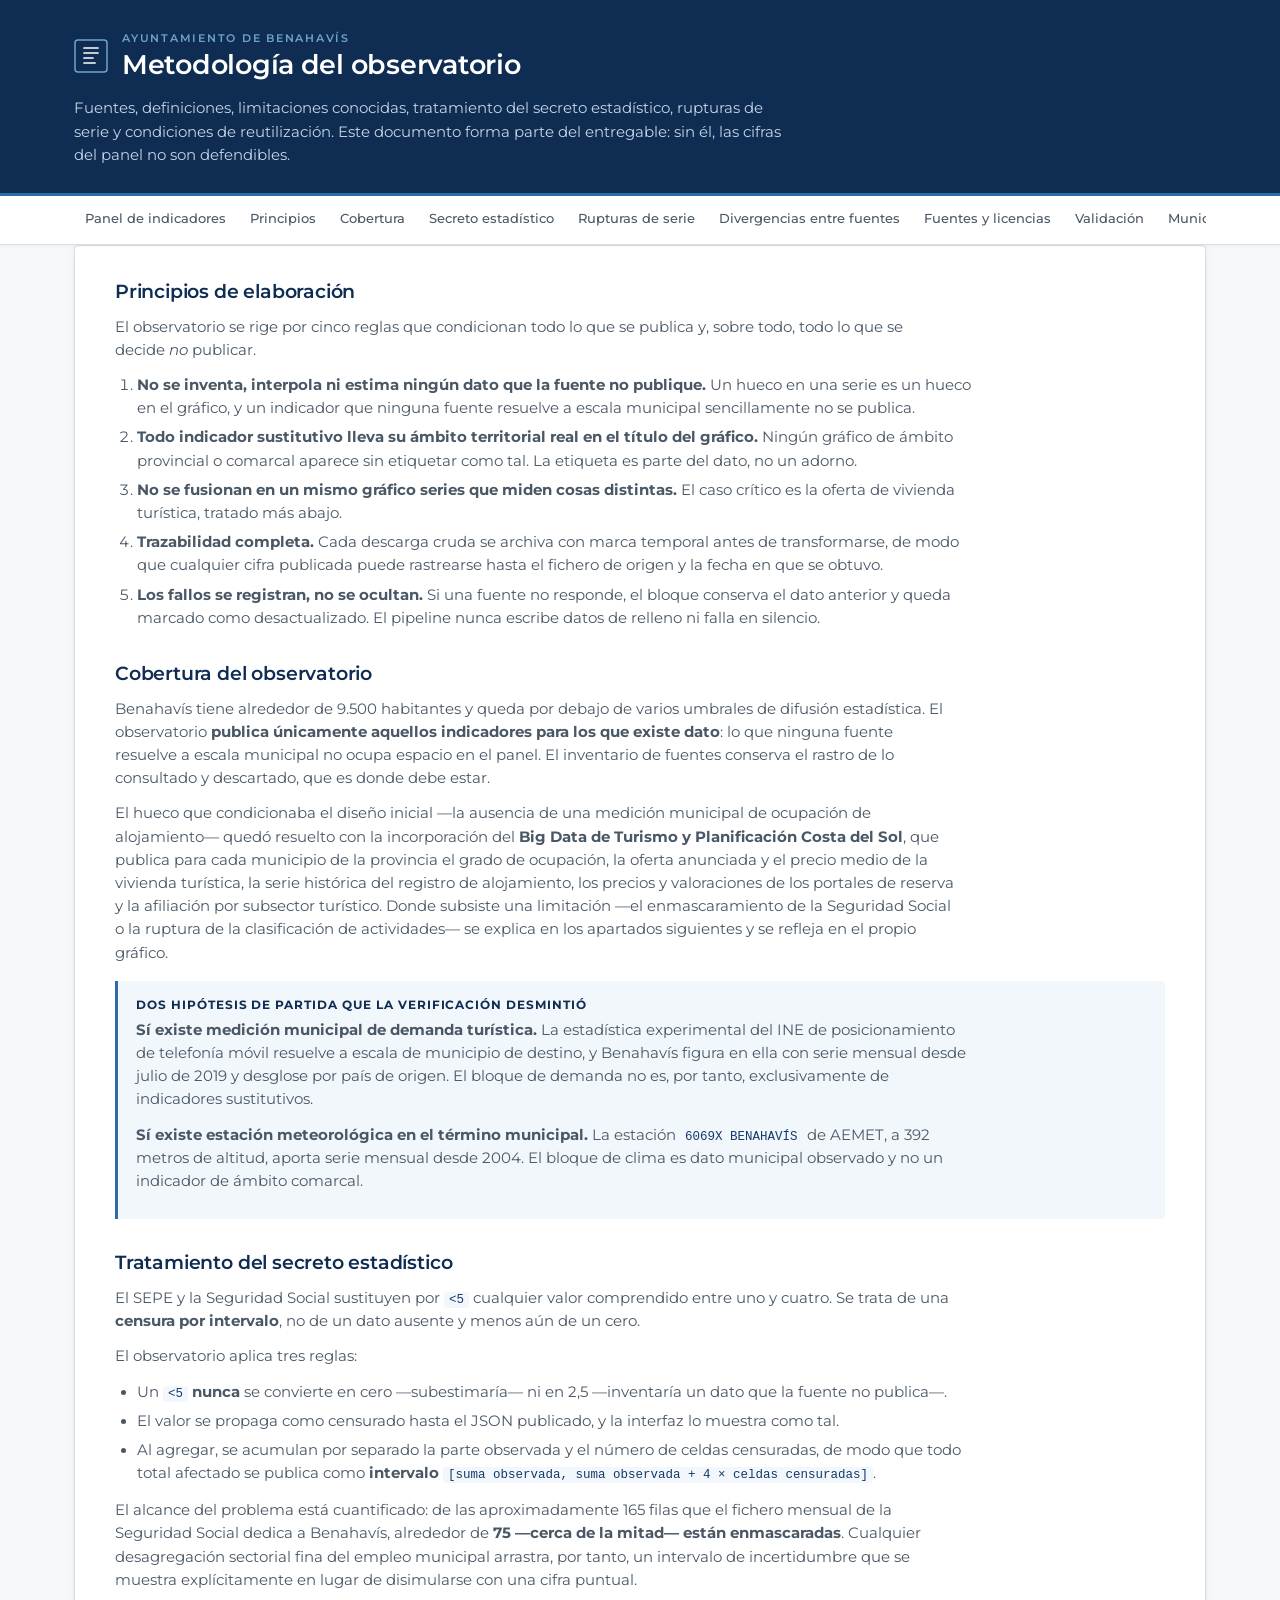
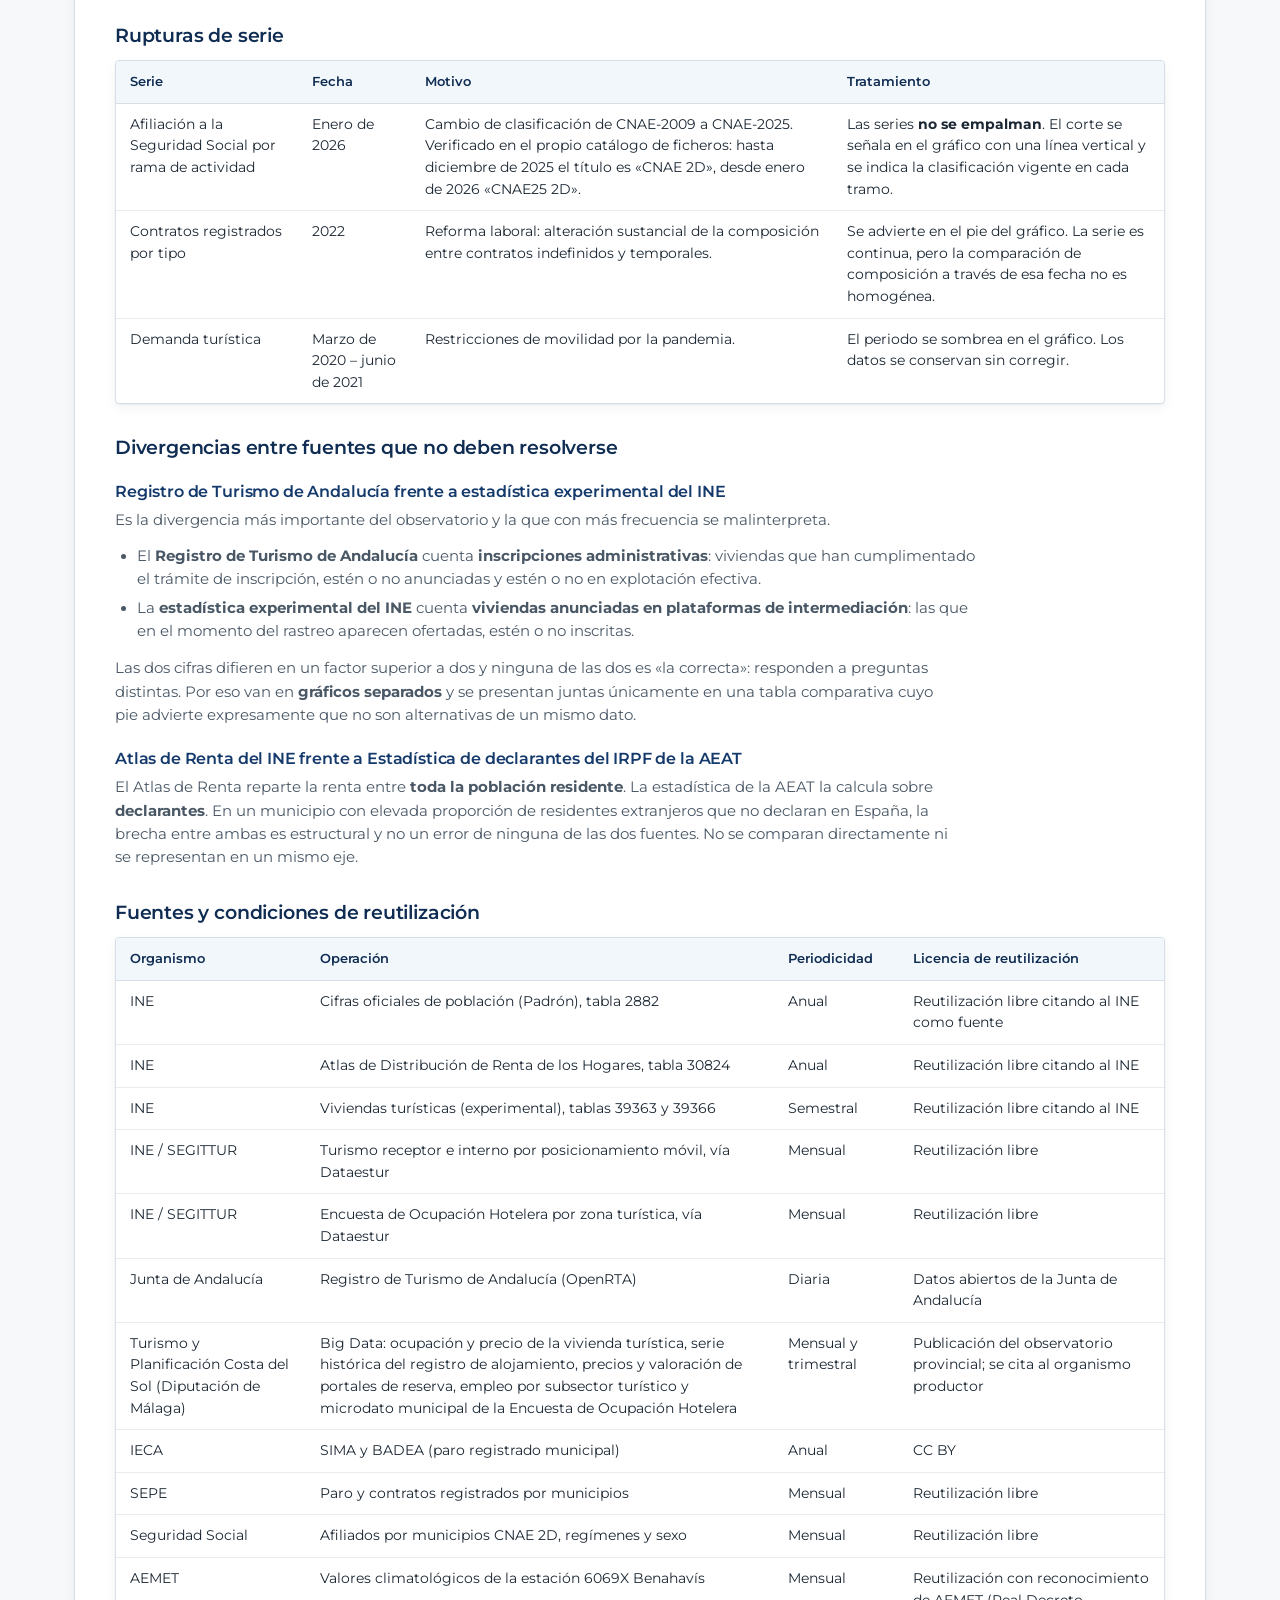
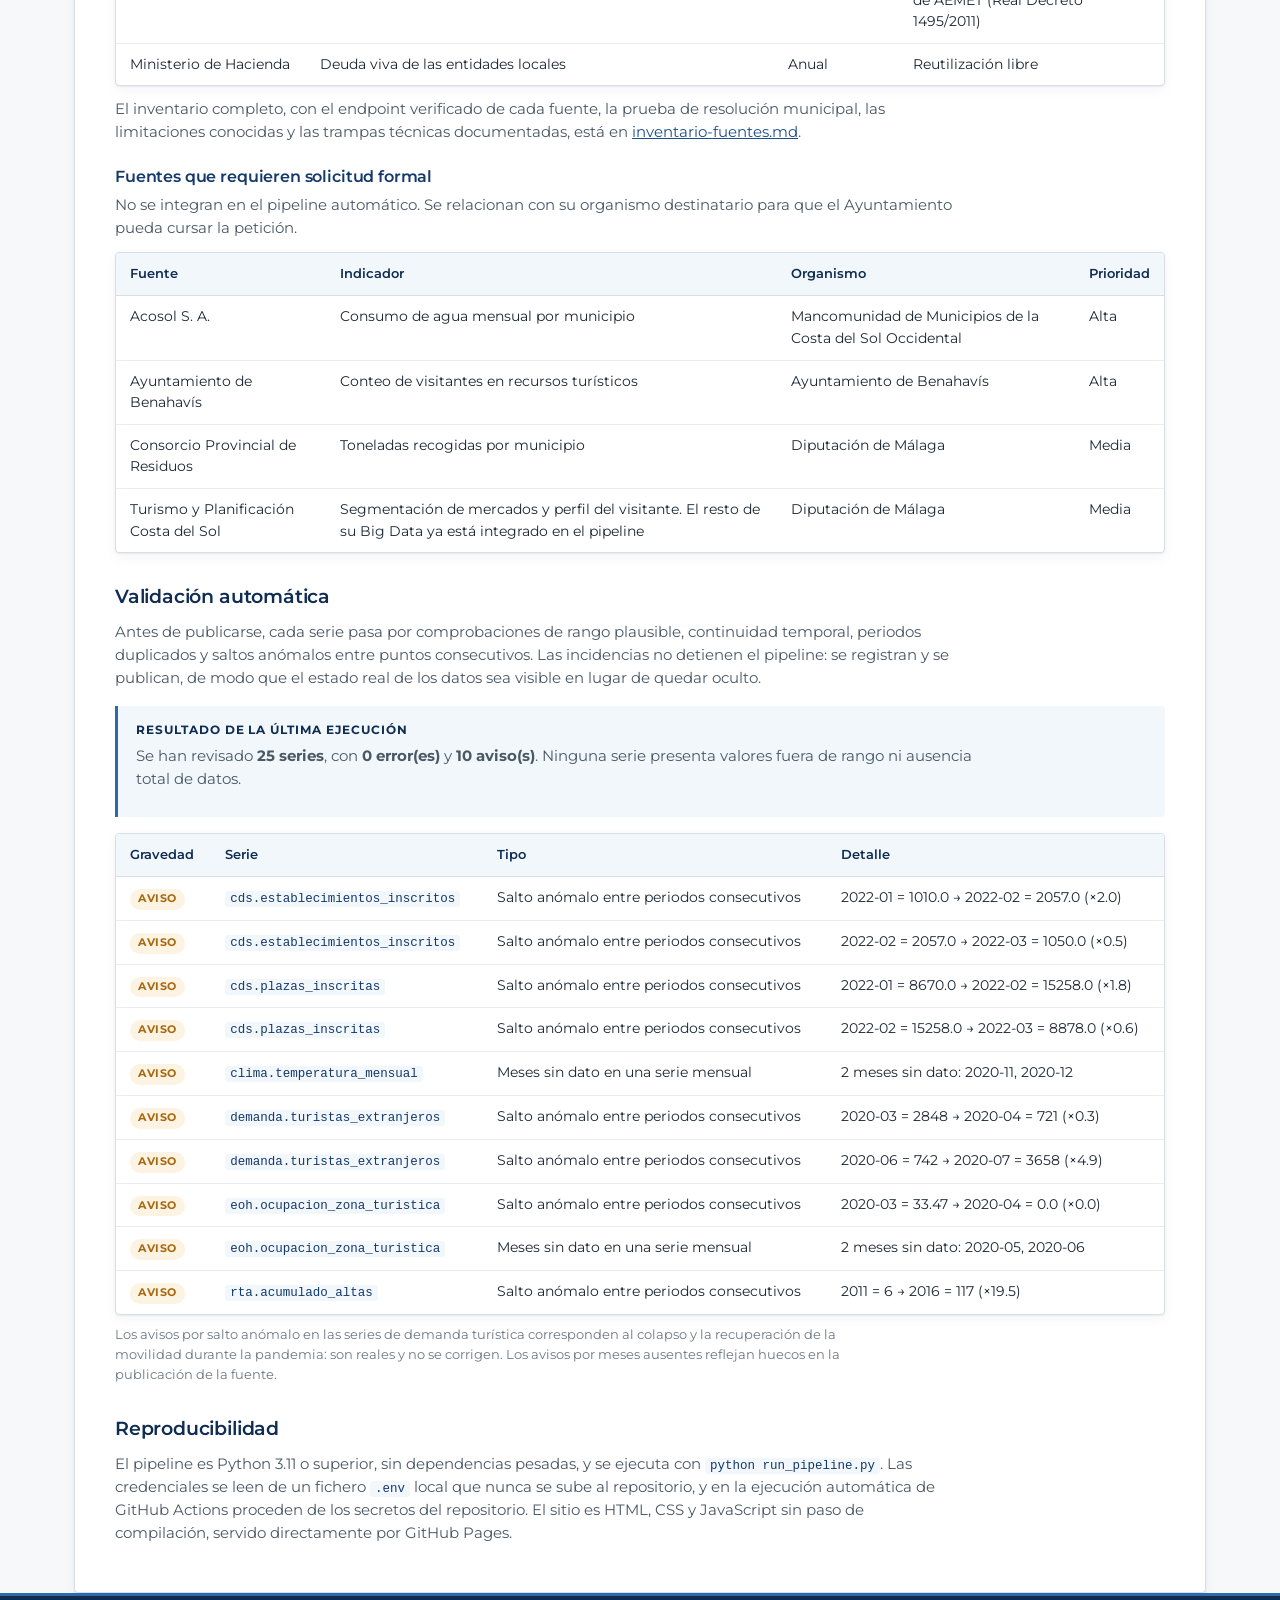
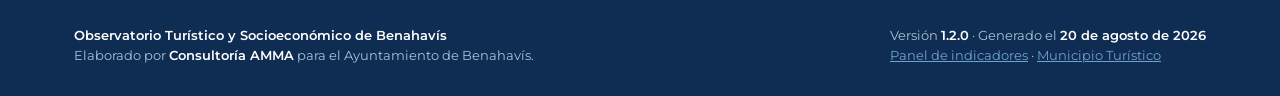
==== commit c242d963: "datos: Big Data de Turismo Costa del Sol y panel por pestanas El observatorio provincial de la Diput" ====
--- a/docs/metodologia.html
+++ b/docs/metodologia.html
@@ -38,7 +38,7 @@
     <ul class="nav__lista">
       <li><a href="index.html">Panel de indicadores</a></li>
       <li><a href="#principios">Principios</a></li>
-      <li><a href="#huecos">Indicadores no disponibles</a></li>
+      <li><a href="#cobertura">Cobertura</a></li>
       <li><a href="#secreto">Secreto estadístico</a></li>
       <li><a href="#rupturas">Rupturas de serie</a></li>
       <li><a href="#divergencias">Divergencias entre fuentes</a></li>
@@ -60,8 +60,8 @@
     <ol>
       <li>
         <strong>No se inventa, interpola ni estima ningún dato que la fuente no publique.</strong>
-        Cuando un indicador no existe a escala municipal, la ficha lo declara como
-        <em>no disponible a nivel municipal</em>, indica la causa y nombra el indicador sustitutivo.
+        Un hueco en una serie es un hueco en el gráfico, y un indicador que ninguna fuente
+        resuelve a escala municipal sencillamente no se publica.
       </li>
       <li>
         <strong>Todo indicador sustitutivo lleva su ámbito territorial real en el título del
@@ -84,60 +84,24 @@
       </li>
     </ol>
 
-    <h2 id="huecos">Indicadores no disponibles a nivel municipal</h2>
+    <h2 id="cobertura">Cobertura del observatorio</h2>
     <p>
       Benahavís tiene alrededor de 9.500 habitantes y queda por debajo de varios umbrales de
-      difusión estadística. Esto no es un defecto del observatorio: es una característica del
-      municipio que hay que documentar con precisión.
-    </p>
-    <div class="tabla-marco">
-      <table>
-        <thead><tr>
-          <th>Indicador</th><th>Causa</th><th>Sustituto</th><th>Ámbito del sustituto</th>
-        </tr></thead>
-        <tbody>
-          <tr>
-            <td>Pernoctaciones, grado de ocupación y estancia media en hoteles</td>
-            <td>La Encuesta de Ocupación Hotelera se difunde por zonas y puntos turísticos, y
-                Benahavís no constituye punto turístico. La ficha del IECA aplica además secreto
-                estadístico por disponer el municipio de menos de cinco establecimientos.</td>
-            <td>Turistas medidos por posicionamiento de telefonía móvil (municipal) y grado de
-                ocupación, pernoctaciones y estancia media de la Encuesta de Ocupación Hotelera
-                en la zona turística a la que pertenece el municipio</td>
-            <td>Municipal el primero; zona turística Costa del Sol (Málaga) el segundo</td>
-          </tr>
-          <tr>
-            <td>Número de hoteles y plazas hoteleras según estadística agregada</td>
-            <td>El IECA devuelve «*» con la nota «Dato no significativo, al disponer el municipio
-                de menos de 5 establecimientos turísticos».</td>
-            <td>Registro de Turismo de Andalucía, que es registro nominal y no está sujeto a
-                secreto estadístico</td>
-            <td>Municipal</td>
-          </tr>
-          <tr>
-            <td>Criminalidad y tasa de delitos</td>
-            <td>El Portal Estadístico de Criminalidad del Ministerio del Interior publica dato
-                municipal solo para municipios de más de 20.000 habitantes (más de 30.000 entre
-                2017 y 2020).</td>
-            <td>Tasa de delitos provincial</td>
-            <td>Provincia de Málaga</td>
-          </tr>
-          <tr>
-            <td>Afiliación en agencias de viajes (CNAE 79)</td>
-            <td>Enmascaramiento por valores inferiores a cinco.</td>
-            <td>Ninguno: se publica como valor censurado</td>
-            <td>Municipal</td>
-          </tr>
-          <tr>
-            <td>Precio de vivienda y transacciones inmobiliarias</td>
-            <td>Varias series del Ministerio de Vivienda tienen umbral poblacional que Benahavís
-                no alcanza, y el portal rechaza peticiones automatizadas.</td>
-            <td>Pendiente de resolver</td>
-            <td>—</td>
-          </tr>
-        </tbody>
-      </table>
-    </div>
+      difusión estadística. El observatorio <strong>publica únicamente aquellos indicadores para
+      los que existe dato</strong>: lo que ninguna fuente resuelve a escala municipal no ocupa
+      espacio en el panel. El inventario de fuentes conserva el rastro de lo consultado y
+      descartado, que es donde debe estar.
+    </p>
+    <p>
+      El hueco que condicionaba el diseño inicial —la ausencia de una medición municipal de
+      ocupación de alojamiento— quedó resuelto con la incorporación del <strong>Big Data de
+      Turismo y Planificación Costa del Sol</strong>, que publica para cada municipio de la
+      provincia el grado de ocupación, la oferta anunciada y el precio medio de la vivienda
+      turística, la serie histórica del registro de alojamiento, los precios y valoraciones de los
+      portales de reserva y la afiliación por subsector turístico. Donde subsiste una limitación
+      —el enmascaramiento de la Seguridad Social o la ruptura de la clasificación de
+      actividades— se explica en los apartados siguientes y se refleja en el propio gráfico.
+    </p>
 
     <div class="aviso aviso--neutro">
       <span class="aviso__titulo">Dos hipótesis de partida que la verificación desmintió</span>
@@ -265,8 +229,16 @@
               <td>Reutilización libre citando al INE</td></tr>
           <tr><td>INE / SEGITTUR</td><td>Turismo receptor e interno por posicionamiento móvil, vía Dataestur</td><td>Mensual</td>
               <td>Reutilización libre</td></tr>
+          <tr><td>INE / SEGITTUR</td><td>Encuesta de Ocupación Hotelera por zona turística, vía Dataestur</td><td>Mensual</td>
+              <td>Reutilización libre</td></tr>
           <tr><td>Junta de Andalucía</td><td>Registro de Turismo de Andalucía (OpenRTA)</td><td>Diaria</td>
               <td>Datos abiertos de la Junta de Andalucía</td></tr>
+          <tr><td>Turismo y Planificación Costa del Sol (Diputación de Málaga)</td>
+              <td>Big Data: ocupación y precio de la vivienda turística, serie histórica del
+                  registro de alojamiento, precios y valoración de portales de reserva, empleo por
+                  subsector turístico y microdato municipal de la Encuesta de Ocupación Hotelera</td>
+              <td>Mensual y trimestral</td>
+              <td>Publicación del observatorio provincial; se cita al organismo productor</td></tr>
           <tr><td>IECA</td><td>SIMA y BADEA (paro registrado municipal)</td><td>Anual</td>
               <td>CC BY</td></tr>
           <tr><td>SEPE</td><td>Paro y contratos registrados por municipios</td><td>Mensual</td>
@@ -301,7 +273,9 @@
               <td>Ayuntamiento de Benahavís</td><td>Alta</td></tr>
           <tr><td>Consorcio Provincial de Residuos</td><td>Toneladas recogidas por municipio</td>
               <td>Diputación de Málaga</td><td>Media</td></tr>
-          <tr><td>Turismo y Planificación Costa del Sol</td><td>Segmentación de mercados y perfil del visitante</td>
+          <tr><td>Turismo y Planificación Costa del Sol</td>
+              <td>Segmentación de mercados y perfil del visitante. El resto de su Big Data ya está
+                  integrado en el pipeline</td>
               <td>Diputación de Málaga</td><td>Media</td></tr>
         </tbody>
       </table>
--- a/docs/assets/estilo.css
+++ b/docs/assets/estilo.css
@@ -95,13 +95,22 @@
   display: flex; gap: 2px; margin: 0; padding: 0; list-style: none;
   overflow-x: auto; scrollbar-width: thin;
 }
-.nav__lista a {
-  display: block; padding: 13px 14px; font-size: 13px; font-weight: 500;
+.nav__lista a, .nav__pestana {
+  display: block; padding: 13px 11px; font-size: 12.5px; font-weight: 500;
   color: var(--tinta-media); text-decoration: none; white-space: nowrap;
-  border-bottom: 2px solid transparent;
-}
-.nav__lista a:hover { color: var(--azul-700); background: var(--azul-050); }
-.nav__lista a[aria-current="true"] { color: var(--azul-800); border-bottom-color: var(--azul-600); }
+  border: 0; border-bottom: 2px solid transparent;
+  background: none; font-family: inherit; cursor: pointer;
+}
+.nav__lista a:hover, .nav__pestana:hover { color: var(--azul-700); background: var(--azul-050); }
+.nav__lista a[aria-current="true"],
+.nav__pestana[aria-selected="true"] {
+  color: var(--azul-800); border-bottom-color: var(--azul-600); font-weight: 600;
+}
+.nav__pestana:focus-visible { outline: 2px solid var(--azul-600); outline-offset: -2px; }
+/* Separa las pestañas de temática de los enlaces a las otras páginas. Sin
+   `margin-left:auto`: empujaba los dos últimos enlaces fuera del contenedor en
+   pantallas de portátil, que es donde se consulta el observatorio. */
+.nav__separador { margin-left: 10px; border-left: 1px solid var(--linea); padding-left: 6px; }
 
 /* ---------------------------------------------------------------- Secciones */
 main { padding: 34px 0 60px; }
@@ -113,6 +122,10 @@
   text-transform: uppercase; color: var(--azul-600); margin-bottom: 6px;
 }
 .bloque h2 { font-size: 21px; color: var(--azul-900); }
+.bloque__subtitulo {
+  margin: 40px 0 4px; padding-top: 22px; border-top: 1px solid var(--linea);
+  font-size: 17px; color: var(--azul-900);
+}
 .bloque__intro {
   margin: 12px 0 0; max-width: 78ch; color: var(--tinta-media); font-size: 14.5px;
 }
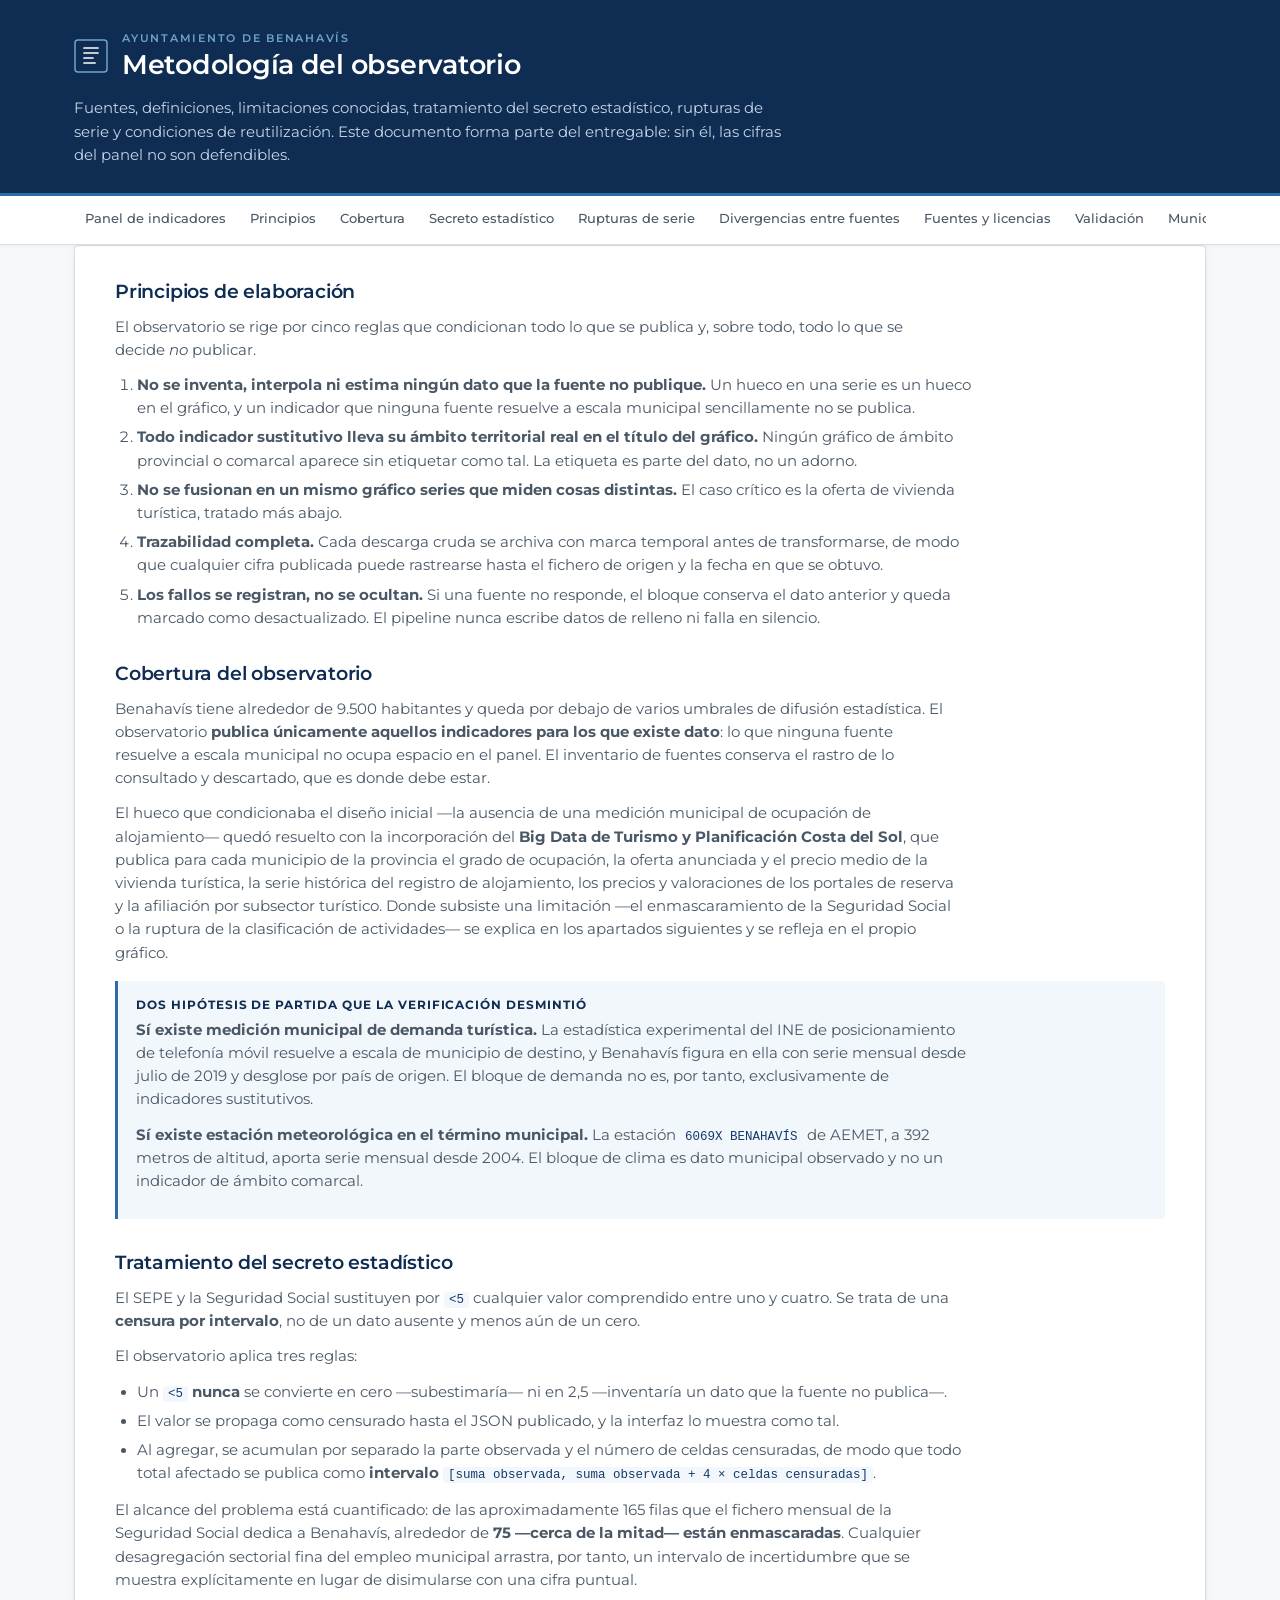
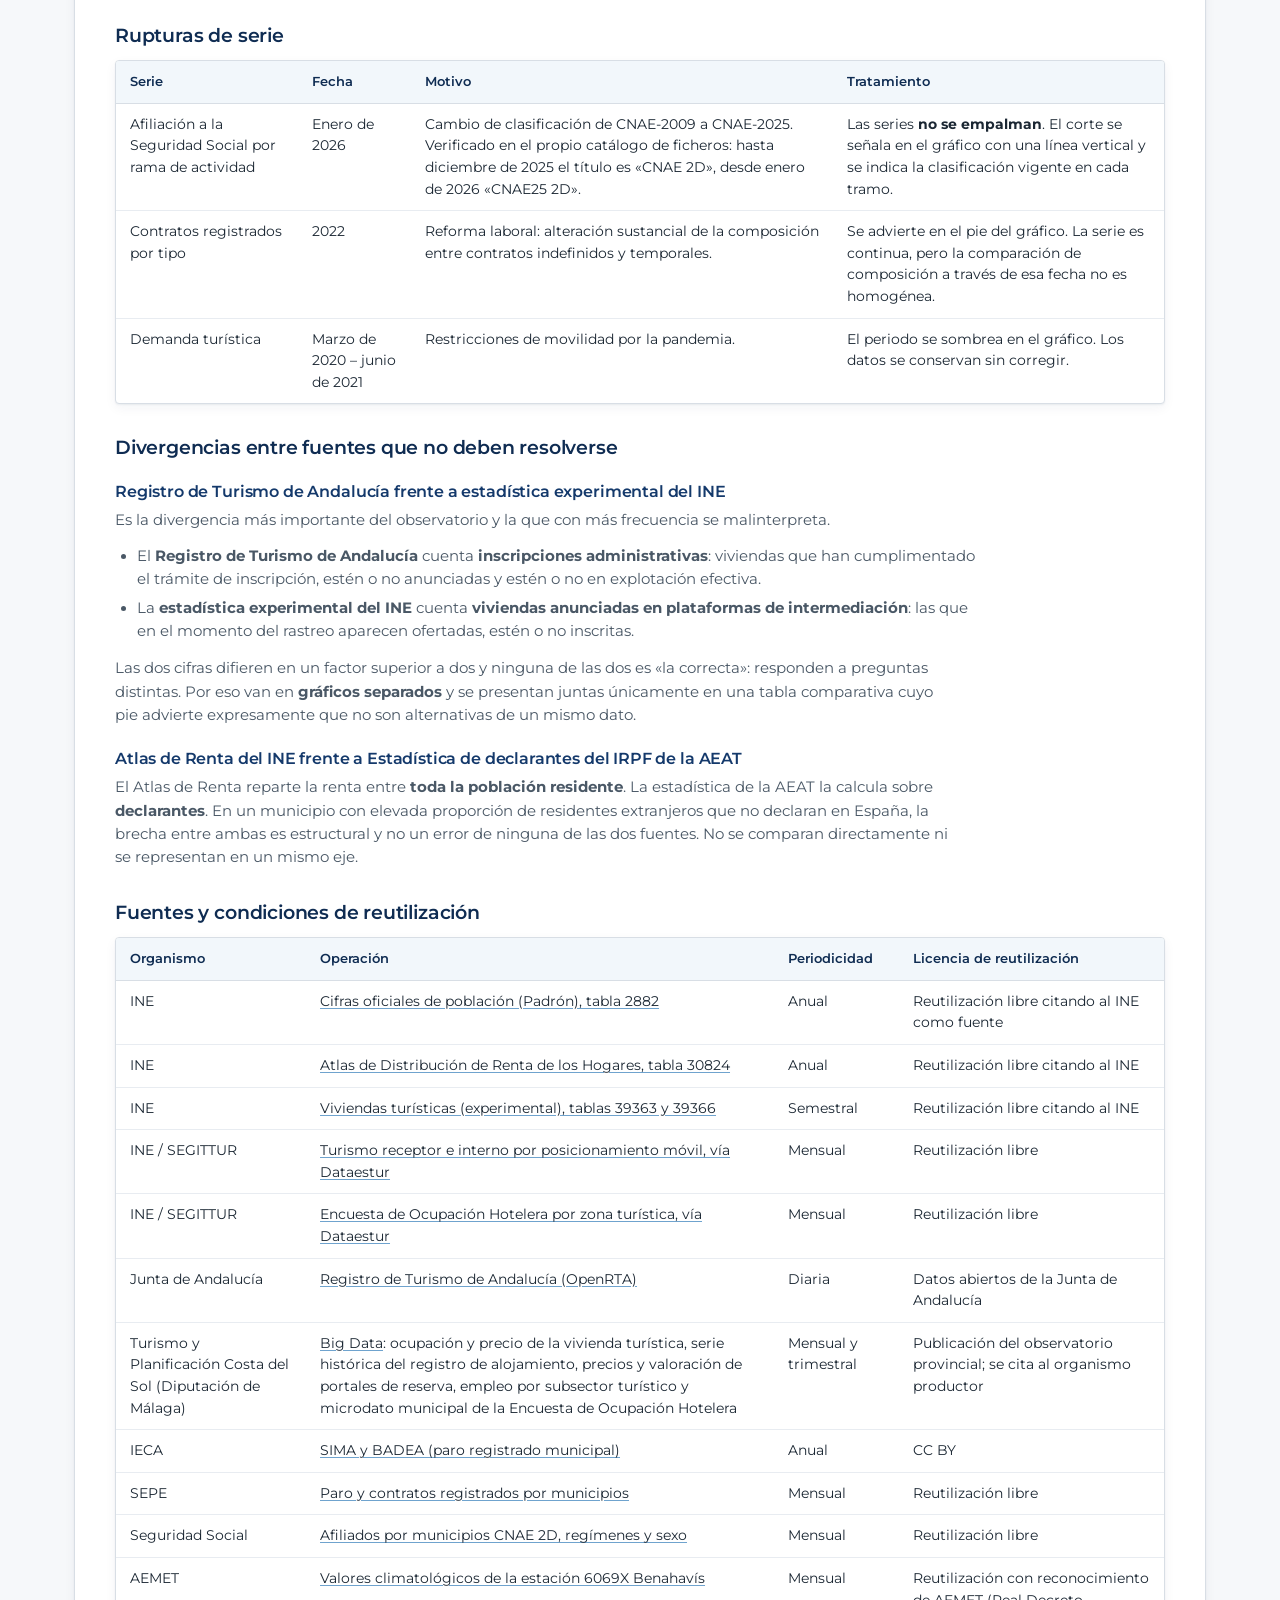
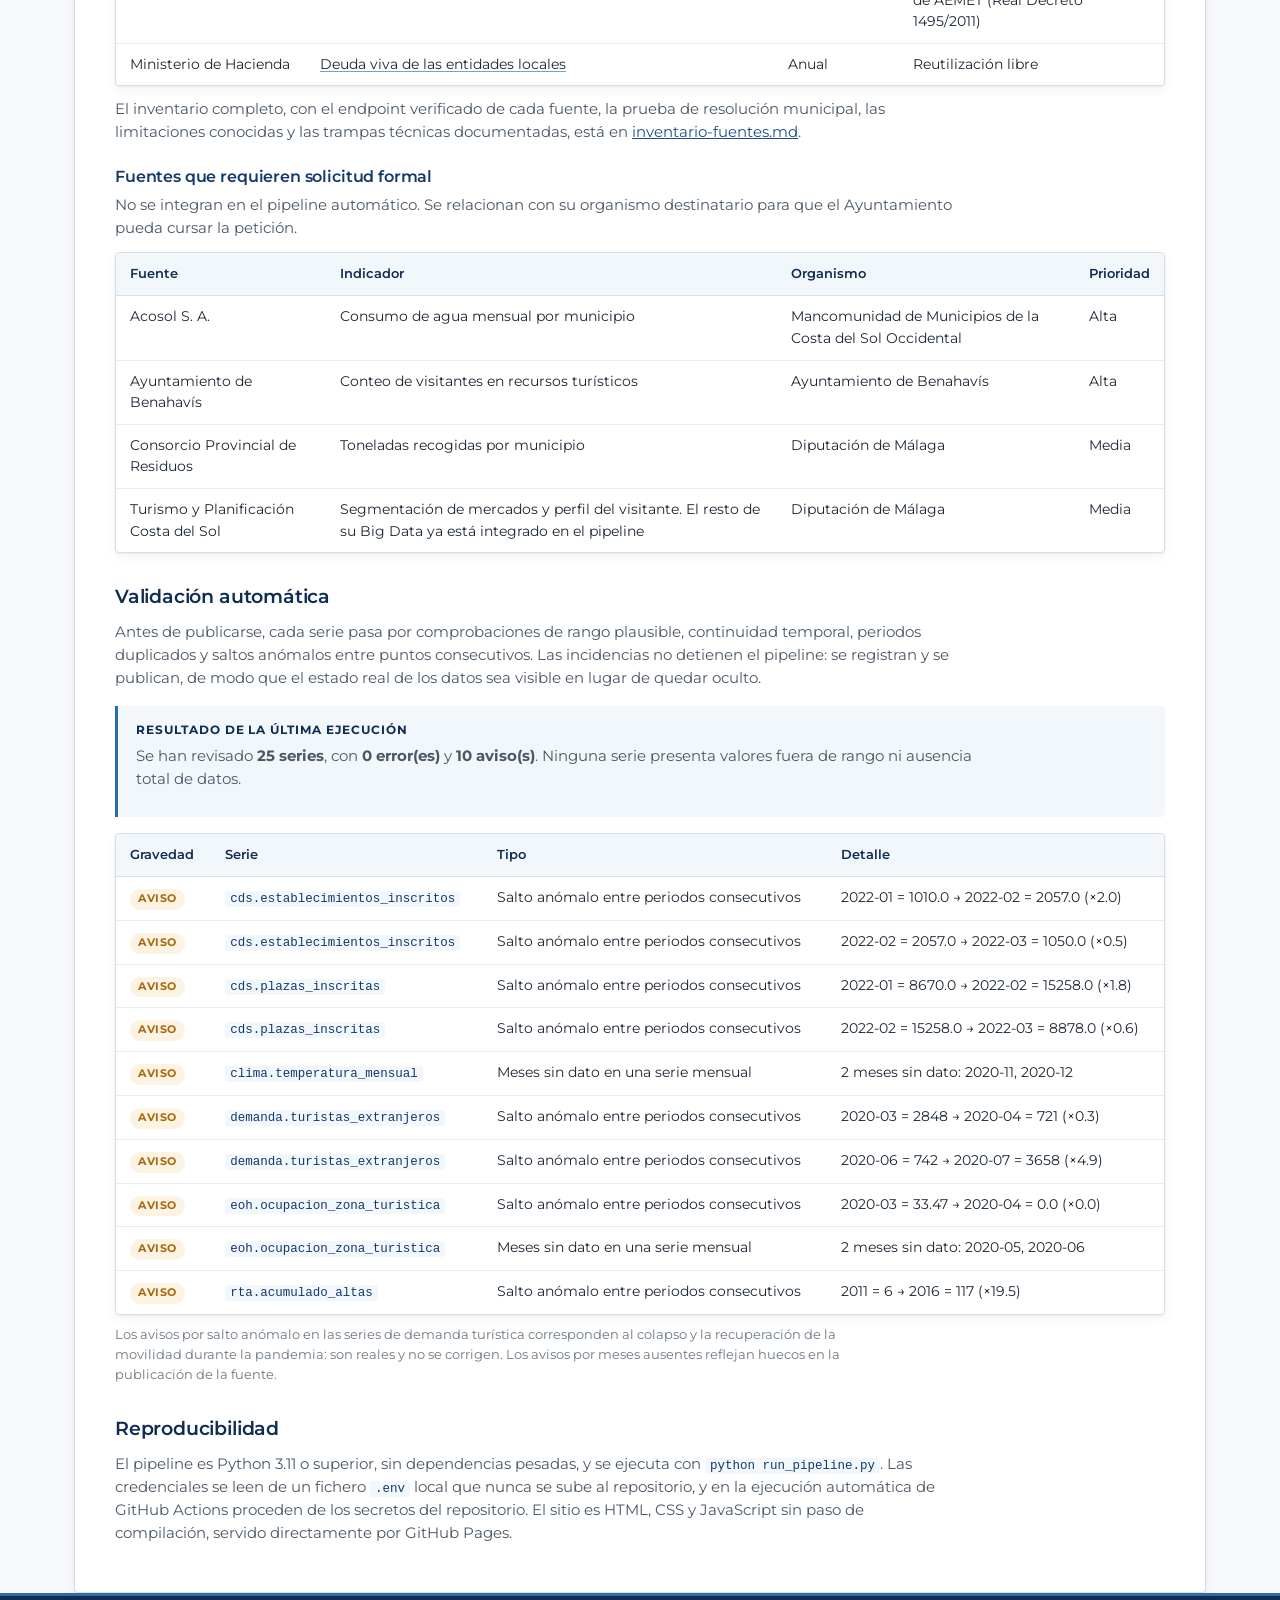
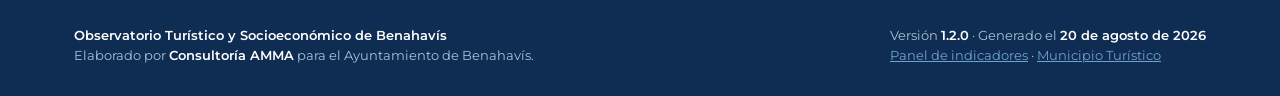
==== commit c43c4395: "frontend: cada pie de grafico enlaza a su fuente oficial Los 33 graficos del panel, el mapa, las tab" ====
--- a/docs/metodologia.html
+++ b/docs/metodologia.html
@@ -221,33 +221,34 @@
           <th>Organismo</th><th>Operación</th><th>Periodicidad</th><th>Licencia de reutilización</th>
         </tr></thead>
         <tbody>
-          <tr><td>INE</td><td>Cifras oficiales de población (Padrón), tabla 2882</td><td>Anual</td>
+          <tr><td>INE</td><td><a class="enlace-fuente" target="_blank" rel="noopener" href="https://www.ine.es/jaxiT3/Tabla.htm?t=2882">Cifras oficiales de población (Padrón), tabla 2882</a></td><td>Anual</td>
               <td>Reutilización libre citando al INE como fuente</td></tr>
-          <tr><td>INE</td><td>Atlas de Distribución de Renta de los Hogares, tabla 30824</td><td>Anual</td>
+          <tr><td>INE</td><td><a class="enlace-fuente" target="_blank" rel="noopener" href="https://www.ine.es/jaxiT3/Tabla.htm?t=30824">Atlas de Distribución de Renta de los Hogares, tabla 30824</a></td><td>Anual</td>
               <td>Reutilización libre citando al INE</td></tr>
-          <tr><td>INE</td><td>Viviendas turísticas (experimental), tablas 39363 y 39366</td><td>Semestral</td>
+          <tr><td>INE</td><td><a class="enlace-fuente" target="_blank" rel="noopener" href="https://www.ine.es/jaxiT3/Tabla.htm?t=39363">Viviendas turísticas (experimental), tablas 39363 y 39366</a></td><td>Semestral</td>
               <td>Reutilización libre citando al INE</td></tr>
-          <tr><td>INE / SEGITTUR</td><td>Turismo receptor e interno por posicionamiento móvil, vía Dataestur</td><td>Mensual</td>
-              <td>Reutilización libre</td></tr>
-          <tr><td>INE / SEGITTUR</td><td>Encuesta de Ocupación Hotelera por zona turística, vía Dataestur</td><td>Mensual</td>
-              <td>Reutilización libre</td></tr>
-          <tr><td>Junta de Andalucía</td><td>Registro de Turismo de Andalucía (OpenRTA)</td><td>Diaria</td>
+          <tr><td>INE / SEGITTUR</td><td><a class="enlace-fuente" target="_blank" rel="noopener" href="https://www.dataestur.es/viajes-ocio/medicion-del-turismo-a-partir-de-telefonia-movil/">Turismo receptor e interno por posicionamiento móvil, vía Dataestur</a></td><td>Mensual</td>
+              <td>Reutilización libre</td></tr>
+          <tr><td>INE / SEGITTUR</td><td><a class="enlace-fuente" target="_blank" rel="noopener" href="https://www.dataestur.es/alojamientos/encuesta-ocupacion-hoteles/">Encuesta de Ocupación Hotelera por zona turística, vía Dataestur</a></td><td>Mensual</td>
+              <td>Reutilización libre</td></tr>
+          <tr><td>Junta de Andalucía</td><td><a class="enlace-fuente" target="_blank" rel="noopener" href="https://www.juntadeandalucia.es/datosabiertos/portal/dataset/openrta">Registro de Turismo de Andalucía (OpenRTA)</a></td><td>Diaria</td>
               <td>Datos abiertos de la Junta de Andalucía</td></tr>
           <tr><td>Turismo y Planificación Costa del Sol (Diputación de Málaga)</td>
-              <td>Big Data: ocupación y precio de la vivienda turística, serie histórica del
-                  registro de alojamiento, precios y valoración de portales de reserva, empleo por
-                  subsector turístico y microdato municipal de la Encuesta de Ocupación Hotelera</td>
+              <td><a class="enlace-fuente" target="_blank" rel="noopener" href="https://www.costadelsolmalaga.org/bigdata/">Big Data</a>: ocupación y precio
+                  de la vivienda turística, serie histórica del registro de alojamiento, precios y
+                  valoración de portales de reserva, empleo por subsector turístico y microdato
+                  municipal de la Encuesta de Ocupación Hotelera</td>
               <td>Mensual y trimestral</td>
               <td>Publicación del observatorio provincial; se cita al organismo productor</td></tr>
-          <tr><td>IECA</td><td>SIMA y BADEA (paro registrado municipal)</td><td>Anual</td>
+          <tr><td>IECA</td><td><a class="enlace-fuente" target="_blank" rel="noopener" href="https://www.juntadeandalucia.es/institutodeestadisticaycartografia/sima/ficha.htm?mun=29023">SIMA y BADEA (paro registrado municipal)</a></td><td>Anual</td>
               <td>CC BY</td></tr>
-          <tr><td>SEPE</td><td>Paro y contratos registrados por municipios</td><td>Mensual</td>
-              <td>Reutilización libre</td></tr>
-          <tr><td>Seguridad Social</td><td>Afiliados por municipios CNAE 2D, regímenes y sexo</td><td>Mensual</td>
-              <td>Reutilización libre</td></tr>
-          <tr><td>AEMET</td><td>Valores climatológicos de la estación 6069X Benahavís</td><td>Mensual</td>
+          <tr><td>SEPE</td><td><a class="enlace-fuente" target="_blank" rel="noopener" href="https://www.sepe.es/HomeSepe/que-es-el-sepe/estadisticas/datos-estadisticos/municipios.html">Paro y contratos registrados por municipios</a></td><td>Mensual</td>
+              <td>Reutilización libre</td></tr>
+          <tr><td>Seguridad Social</td><td><a class="enlace-fuente" target="_blank" rel="noopener" href="https://www.seg-social.es/wps/portal/wss/internet/EstadisticasPresupuestosEstudios/Estadisticas/EST8">Afiliados por municipios CNAE 2D, regímenes y sexo</a></td><td>Mensual</td>
+              <td>Reutilización libre</td></tr>
+          <tr><td>AEMET</td><td><a class="enlace-fuente" target="_blank" rel="noopener" href="https://opendata.aemet.es/centrodedescargas/inicio">Valores climatológicos de la estación 6069X Benahavís</a></td><td>Mensual</td>
               <td>Reutilización con reconocimiento de AEMET (Real Decreto 1495/2011)</td></tr>
-          <tr><td>Ministerio de Hacienda</td><td>Deuda viva de las entidades locales</td><td>Anual</td>
+          <tr><td>Ministerio de Hacienda</td><td><a class="enlace-fuente" target="_blank" rel="noopener" href="https://www.hacienda.gob.es/es-ES/CDI/Paginas/SistemasFinanciacionDeuda/InformacionEELLs/DeudaViva.aspx">Deuda viva de las entidades locales</a></td><td>Anual</td>
               <td>Reutilización libre</td></tr>
         </tbody>
       </table>
--- a/docs/assets/estilo.css
+++ b/docs/assets/estilo.css
@@ -202,6 +202,15 @@
   font-size: 11.5px; color: var(--tinta-suave); margin-top: auto;
 }
 .ficha__pie strong { color: var(--tinta-media); font-weight: 600; }
+
+/* El nombre de la fuente lleva a su página oficial. Subrayado discreto: el pie es
+   letra menuda y un enlace en color fuerte competiría con el propio gráfico. */
+.enlace-fuente {
+  color: inherit; text-decoration: underline;
+  text-decoration-color: var(--azul-400);
+  text-underline-offset: 2px;
+}
+.enlace-fuente:hover { color: var(--azul-700); text-decoration-color: currentColor; }
 
 .hueco {
   padding: 34px 22px; text-align: center; color: var(--tinta-suave);
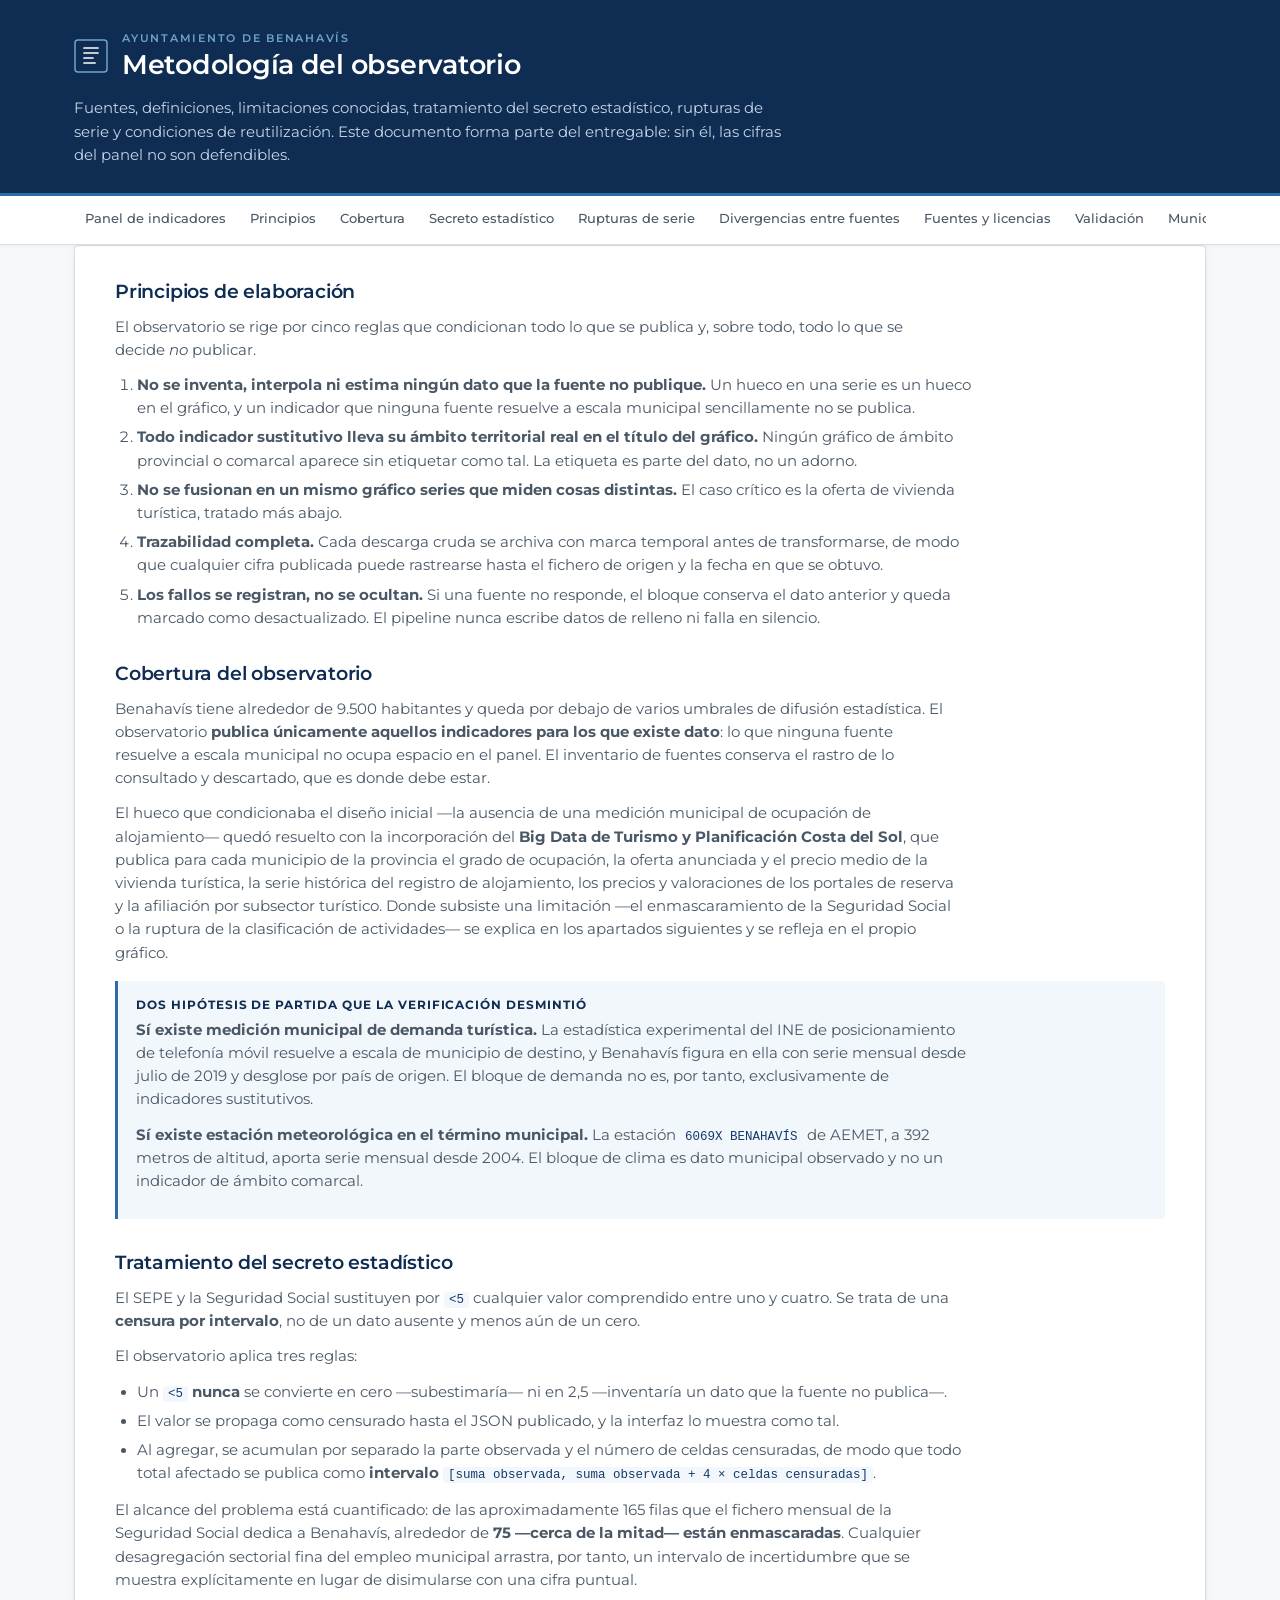
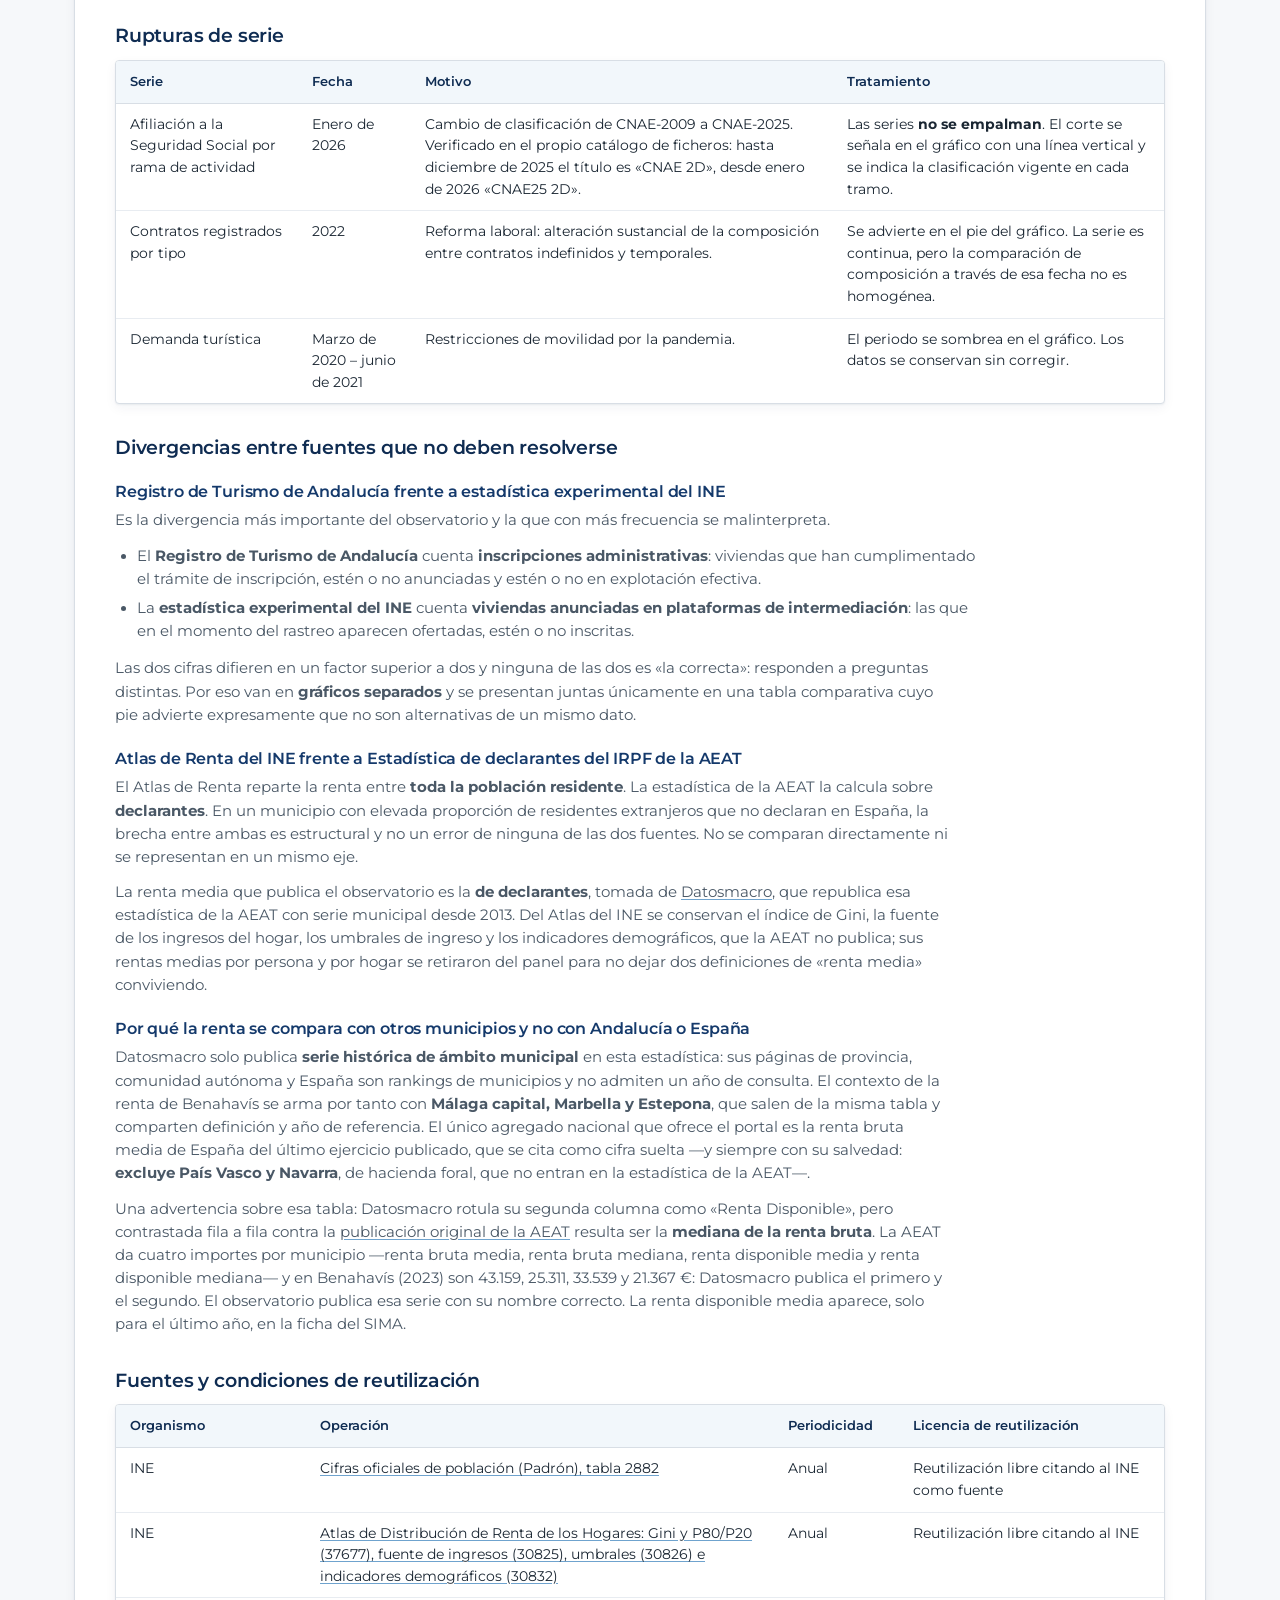
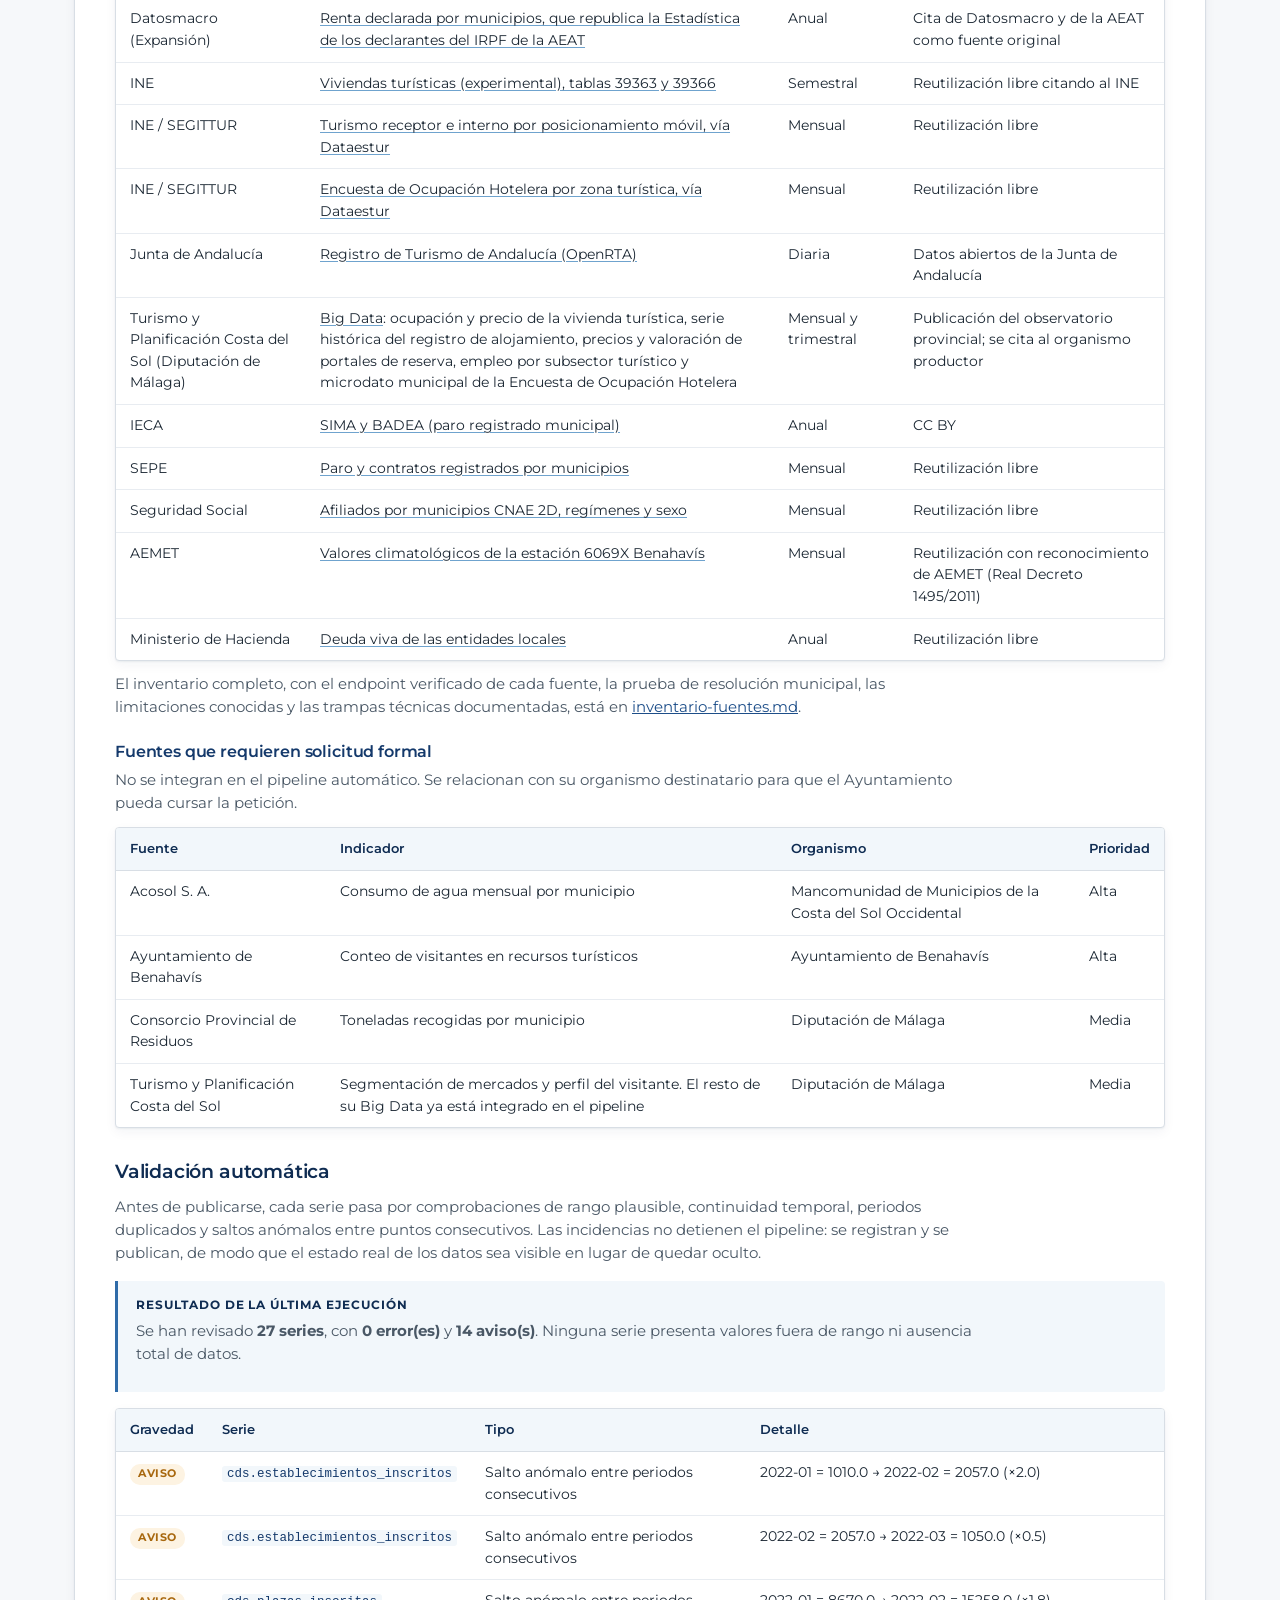
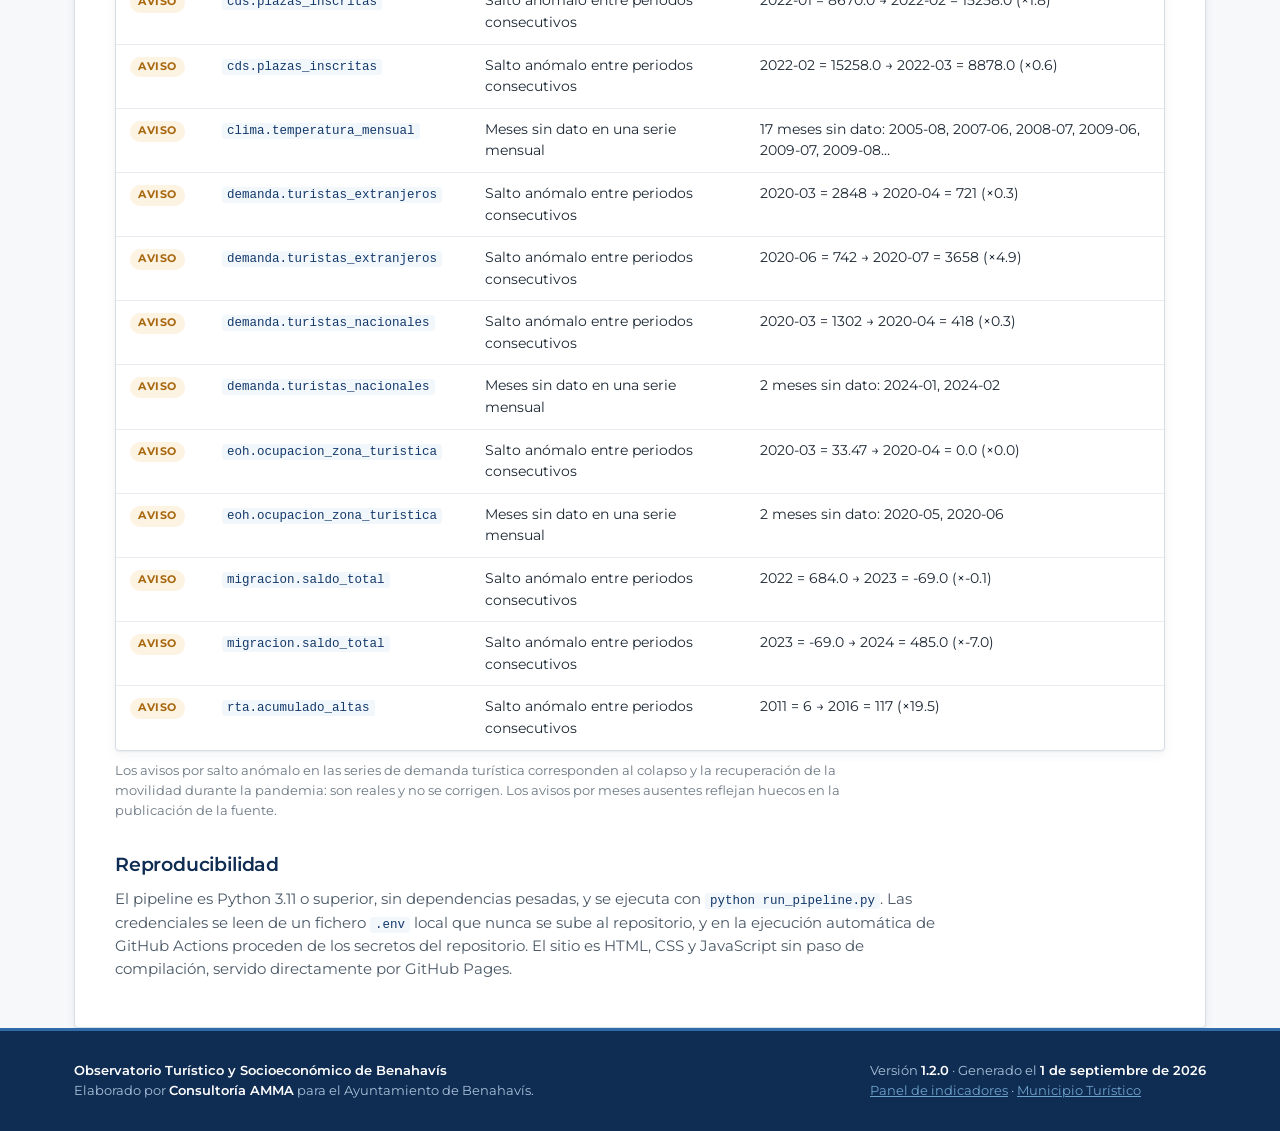
==== commit f25171d7: "La renta media sale de Datosmacro, no del Atlas del INE El observatorio publicaba la renta neta por " ====
--- a/docs/metodologia.html
+++ b/docs/metodologia.html
@@ -213,6 +213,36 @@
       ambas es estructural y no un error de ninguna de las dos fuentes. No se comparan
       directamente ni se representan en un mismo eje.
     </p>
+    <p>
+      La renta media que publica el observatorio es la <strong>de declarantes</strong>, tomada de
+      <a class="enlace-fuente" target="_blank" rel="noopener" href="https://datosmacro.expansion.com/mercado-laboral/renta/espana/municipios/andalucia/malaga/benahavis">Datosmacro</a>,
+      que republica esa estadística de la AEAT con serie municipal desde 2013. Del Atlas del INE
+      se conservan el índice de Gini, la fuente de los ingresos del hogar, los umbrales de ingreso
+      y los indicadores demográficos, que la AEAT no publica; sus rentas medias por persona y por
+      hogar se retiraron del panel para no dejar dos definiciones de «renta media» conviviendo.
+    </p>
+
+    <h3>Por qué la renta se compara con otros municipios y no con Andalucía o España</h3>
+    <p>
+      Datosmacro solo publica <strong>serie histórica de ámbito municipal</strong> en esta
+      estadística: sus páginas de provincia, comunidad autónoma y España son rankings de
+      municipios y no admiten un año de consulta. El contexto de la renta de Benahavís se arma por
+      tanto con <strong>Málaga capital, Marbella y Estepona</strong>, que salen de la misma tabla y
+      comparten definición y año de referencia. El único agregado nacional que ofrece el portal es
+      la renta bruta media de España del último ejercicio publicado, que se cita como cifra suelta
+      —y siempre con su salvedad: <strong>excluye País Vasco y Navarra</strong>, de hacienda foral,
+      que no entran en la estadística de la AEAT—.
+    </p>
+    <p>
+      Una advertencia sobre esa tabla: Datosmacro rotula su segunda columna como «Renta
+      Disponible», pero contrastada fila a fila contra la
+      <a class="enlace-fuente" target="_blank" rel="noopener" href="https://sede.agenciatributaria.gob.es/AEAT/Contenidos_Comunes/La_Agencia_Tributaria/Estadisticas/Publicaciones/sites/irpfmunicipios/2023/jrubikf6b1df8fe9d9e1b349886f03cf541e3fd2e65dd05.html">publicación
+      original de la AEAT</a> resulta ser la <strong>mediana de la renta bruta</strong>. La AEAT da
+      cuatro importes por municipio —renta bruta media, renta bruta mediana, renta disponible media
+      y renta disponible mediana— y en Benahavís (2023) son 43.159, 25.311, 33.539 y 21.367 €:
+      Datosmacro publica el primero y el segundo. El observatorio publica esa serie con su nombre
+      correcto. La renta disponible media aparece, solo para el último año, en la ficha del SIMA.
+    </p>
 
     <h2 id="fuentes">Fuentes y condiciones de reutilización</h2>
     <div class="tabla-marco">
@@ -223,8 +253,10 @@
         <tbody>
           <tr><td>INE</td><td><a class="enlace-fuente" target="_blank" rel="noopener" href="https://www.ine.es/jaxiT3/Tabla.htm?t=2882">Cifras oficiales de población (Padrón), tabla 2882</a></td><td>Anual</td>
               <td>Reutilización libre citando al INE como fuente</td></tr>
-          <tr><td>INE</td><td><a class="enlace-fuente" target="_blank" rel="noopener" href="https://www.ine.es/jaxiT3/Tabla.htm?t=30824">Atlas de Distribución de Renta de los Hogares, tabla 30824</a></td><td>Anual</td>
+          <tr><td>INE</td><td><a class="enlace-fuente" target="_blank" rel="noopener" href="https://www.ine.es/jaxiT3/Tabla.htm?t=37677">Atlas de Distribución de Renta de los Hogares: Gini y P80/P20 (37677), fuente de ingresos (30825), umbrales (30826) e indicadores demográficos (30832)</a></td><td>Anual</td>
               <td>Reutilización libre citando al INE</td></tr>
+          <tr><td>Datosmacro (Expansión)</td><td><a class="enlace-fuente" target="_blank" rel="noopener" href="https://datosmacro.expansion.com/mercado-laboral/renta/espana/municipios/andalucia/malaga/benahavis">Renta declarada por municipios, que republica la Estadística de los declarantes del IRPF de la AEAT</a></td><td>Anual</td>
+              <td>Cita de Datosmacro y de la AEAT como fuente original</td></tr>
           <tr><td>INE</td><td><a class="enlace-fuente" target="_blank" rel="noopener" href="https://www.ine.es/jaxiT3/Tabla.htm?t=39363">Viviendas turísticas (experimental), tablas 39363 y 39366</a></td><td>Semestral</td>
               <td>Reutilización libre citando al INE</td></tr>
           <tr><td>INE / SEGITTUR</td><td><a class="enlace-fuente" target="_blank" rel="noopener" href="https://www.dataestur.es/viajes-ocio/medicion-del-turismo-a-partir-de-telefonia-movil/">Turismo receptor e interno por posicionamiento móvil, vía Dataestur</a></td><td>Mensual</td>
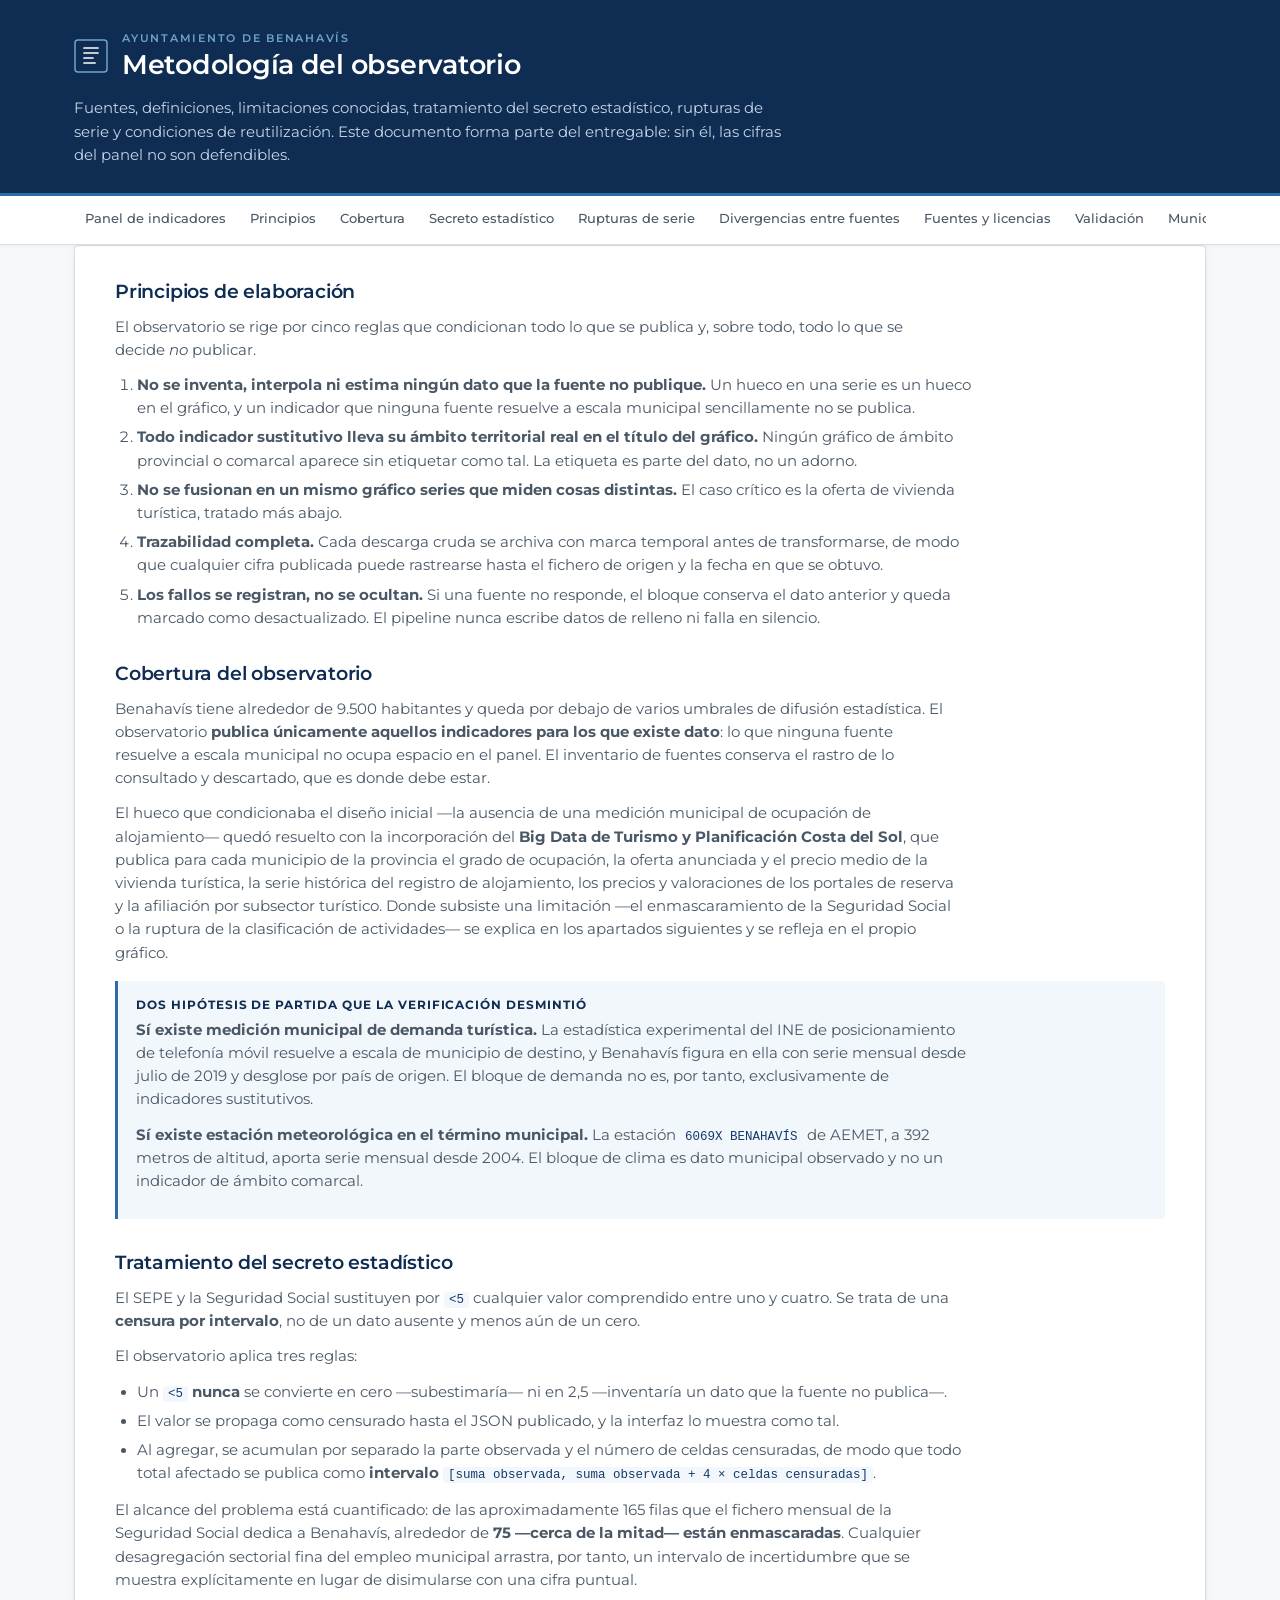
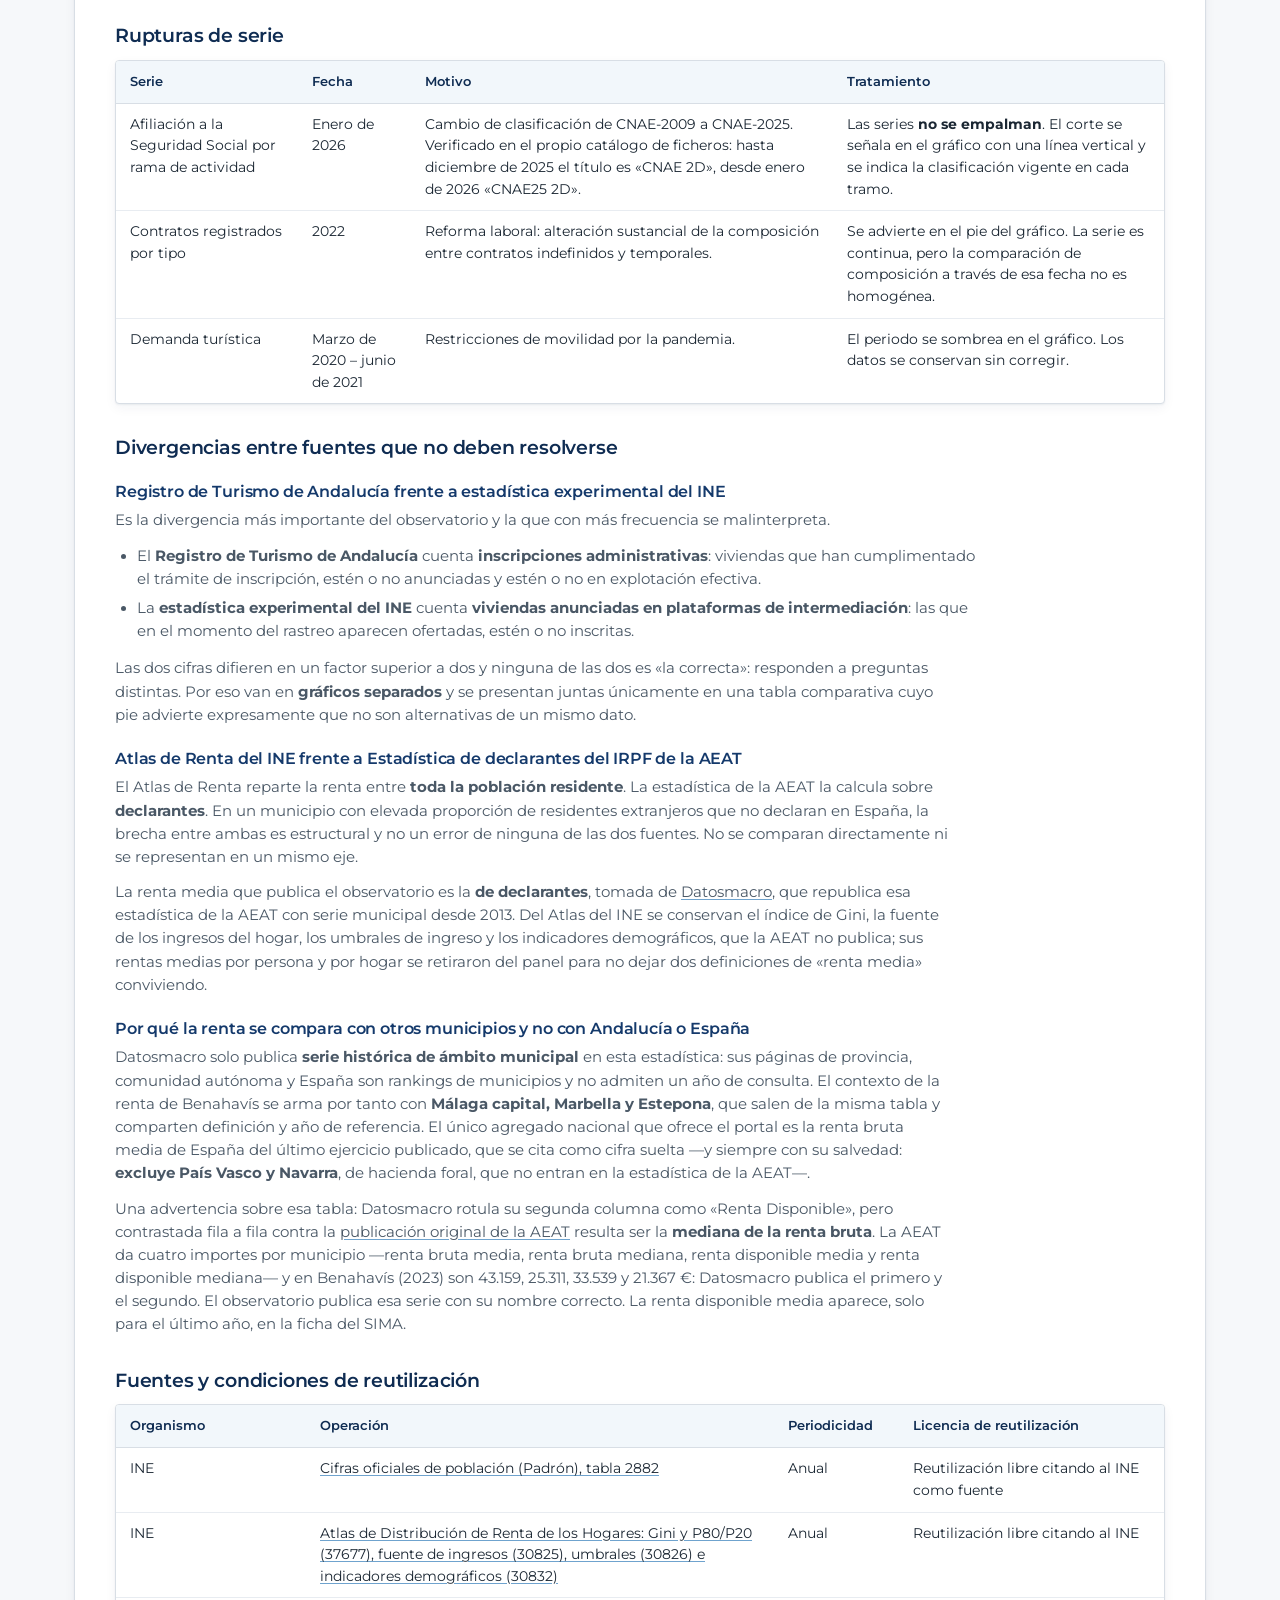
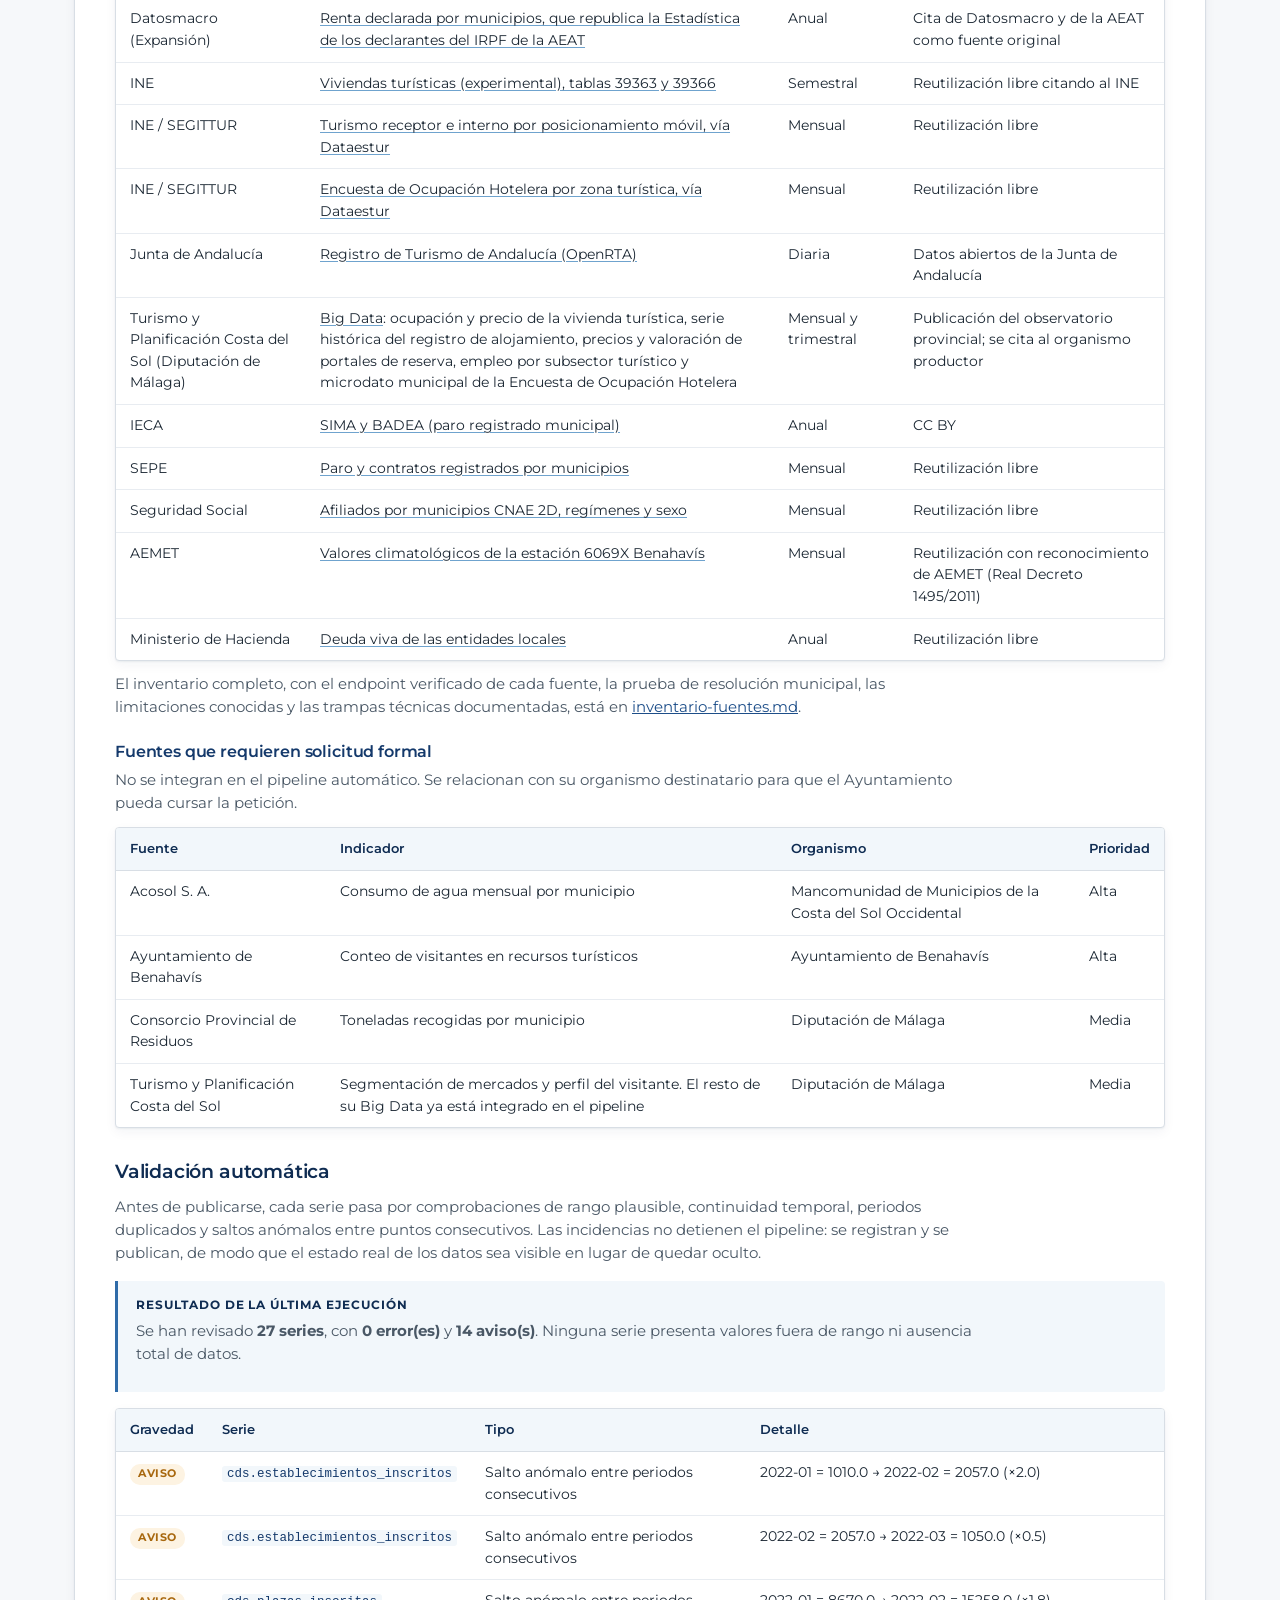
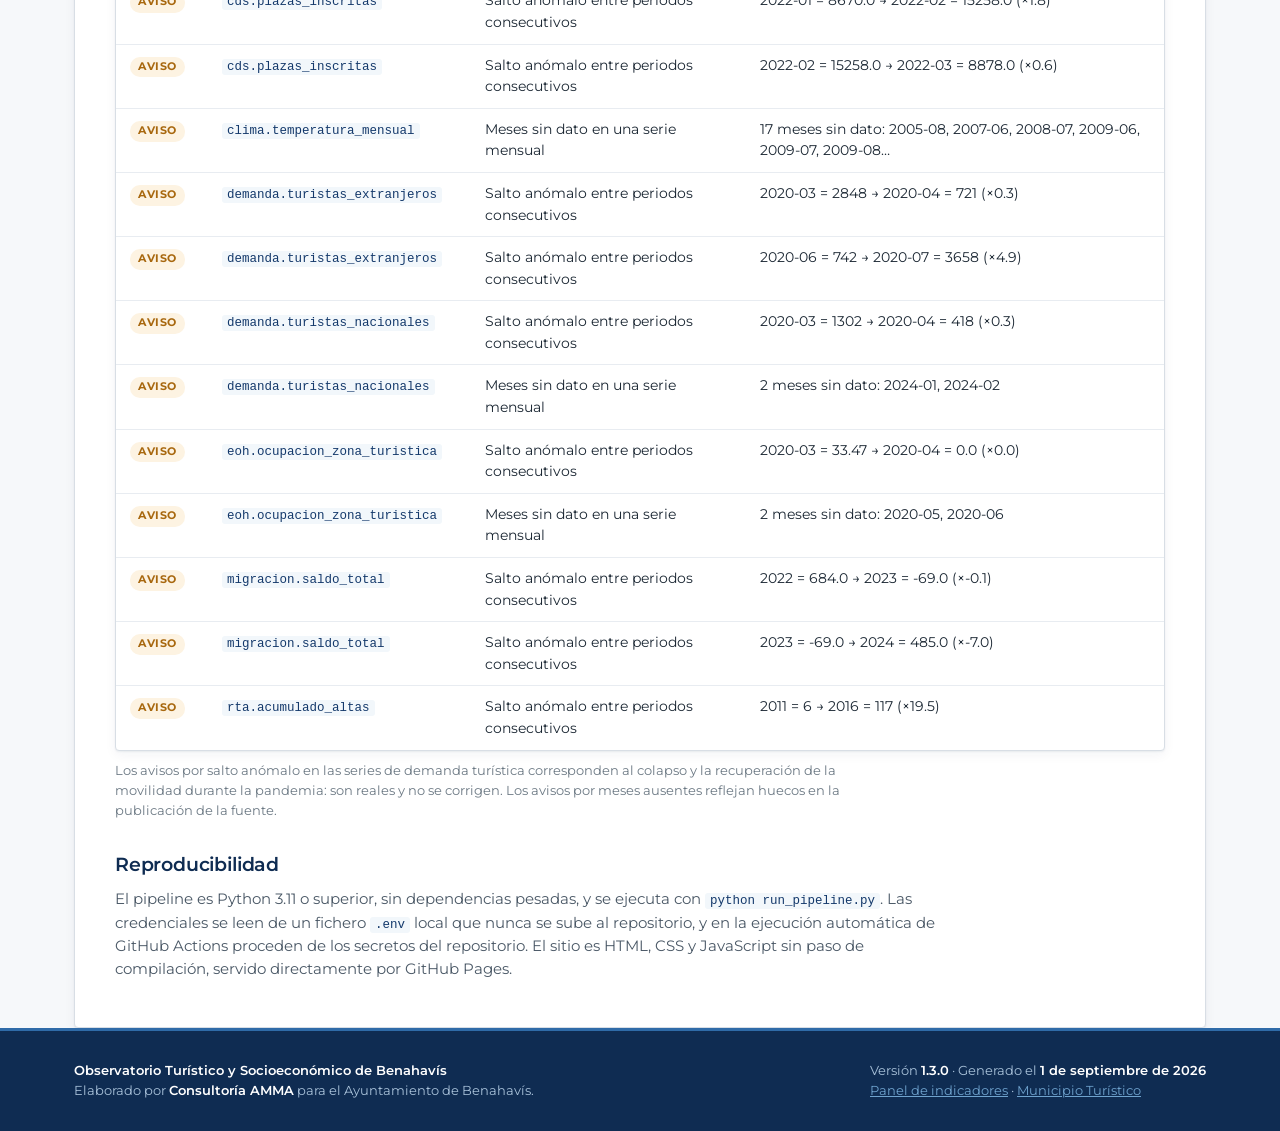
==== commit 9807fa0e: "Sellar los assets con la version para que no se mezcle JS viejo con JSON nuevo Los JSON se piden con" ====
--- a/docs/metodologia.html
+++ b/docs/metodologia.html
@@ -9,7 +9,7 @@
 <link rel="preconnect" href="https://fonts.googleapis.com">
 <link rel="preconnect" href="https://fonts.gstatic.com" crossorigin>
 <link href="https://fonts.googleapis.com/css2?family=Montserrat:wght@400;500;600;700&display=swap" rel="stylesheet">
-<link rel="stylesheet" href="assets/estilo.css">
+<link rel="stylesheet" href="assets/estilo.css?v=1.3.0">
 </head>
 <body>
 
@@ -349,6 +349,6 @@
   </div>
 </footer>
 
-<script type="module" src="assets/metodologia.js"></script>
+<script type="module" src="assets/metodologia.js?v=1.3.0"></script>
 </body>
 </html>
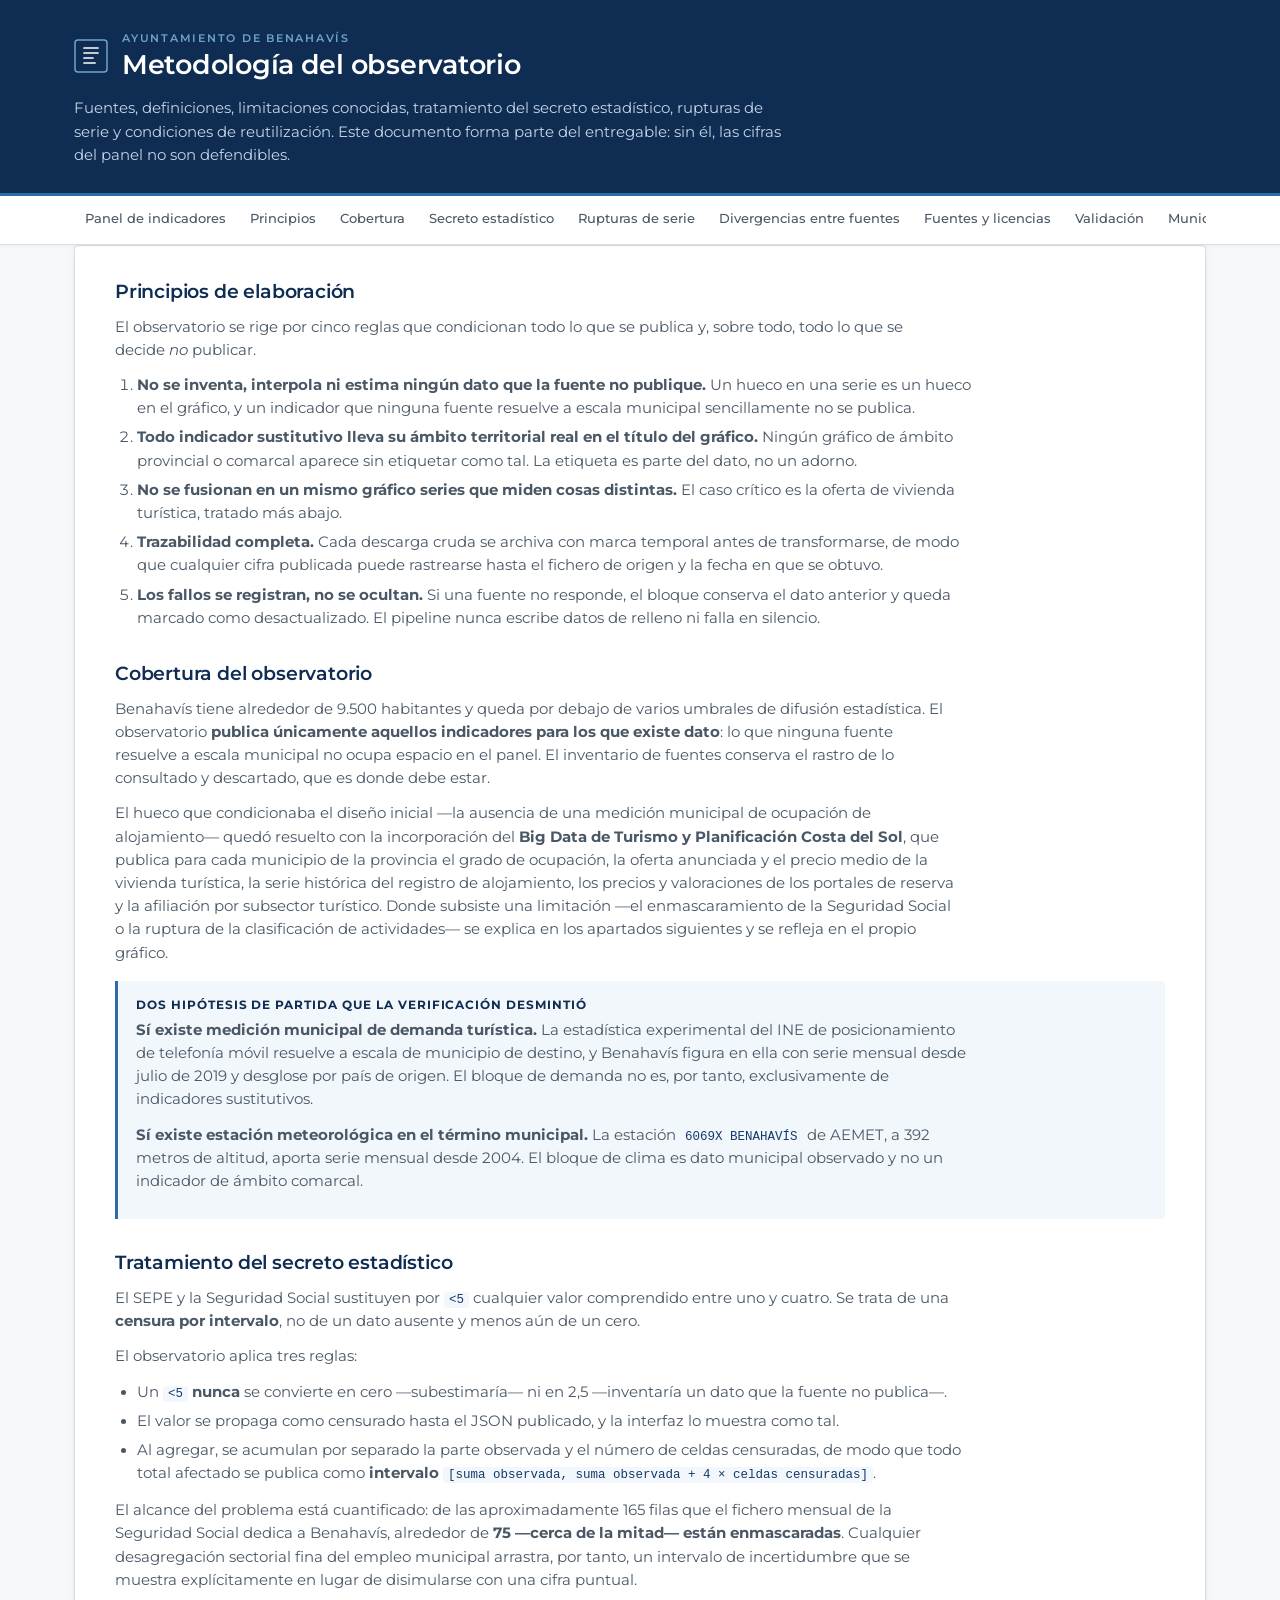
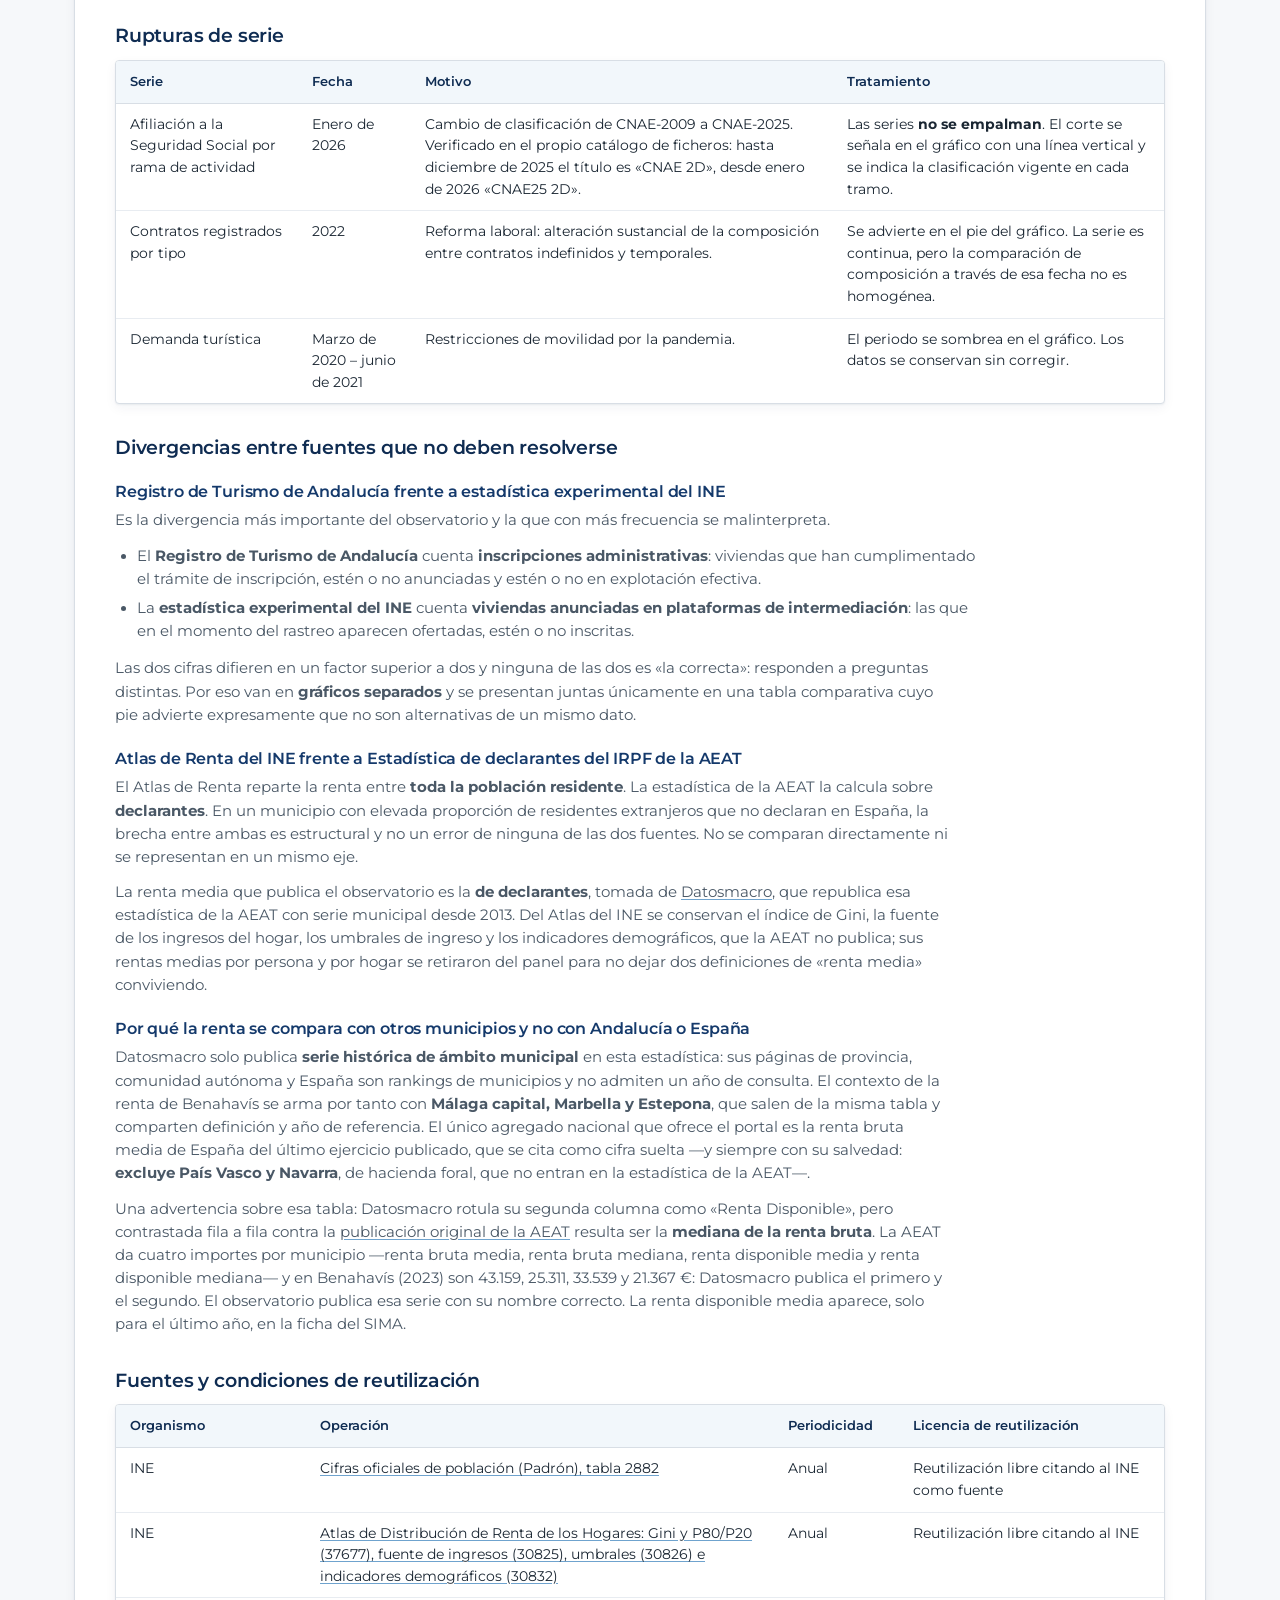
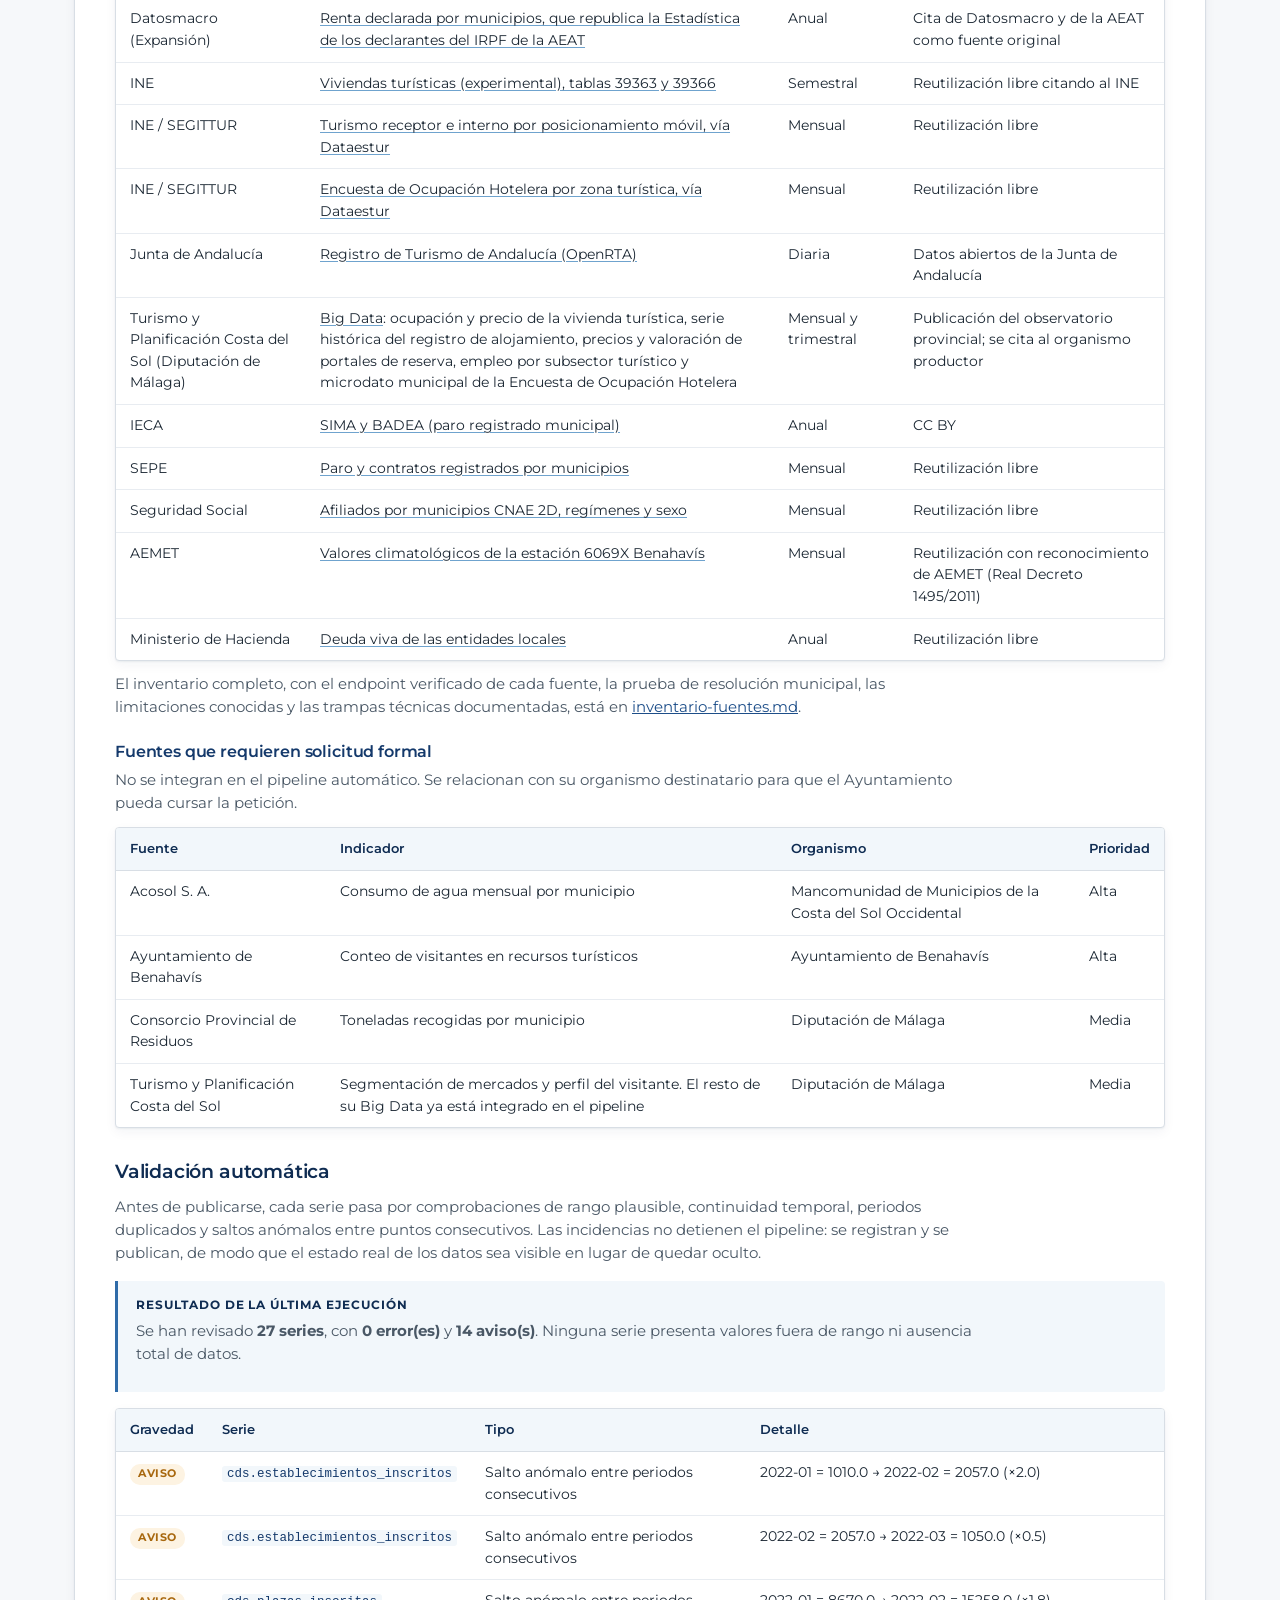
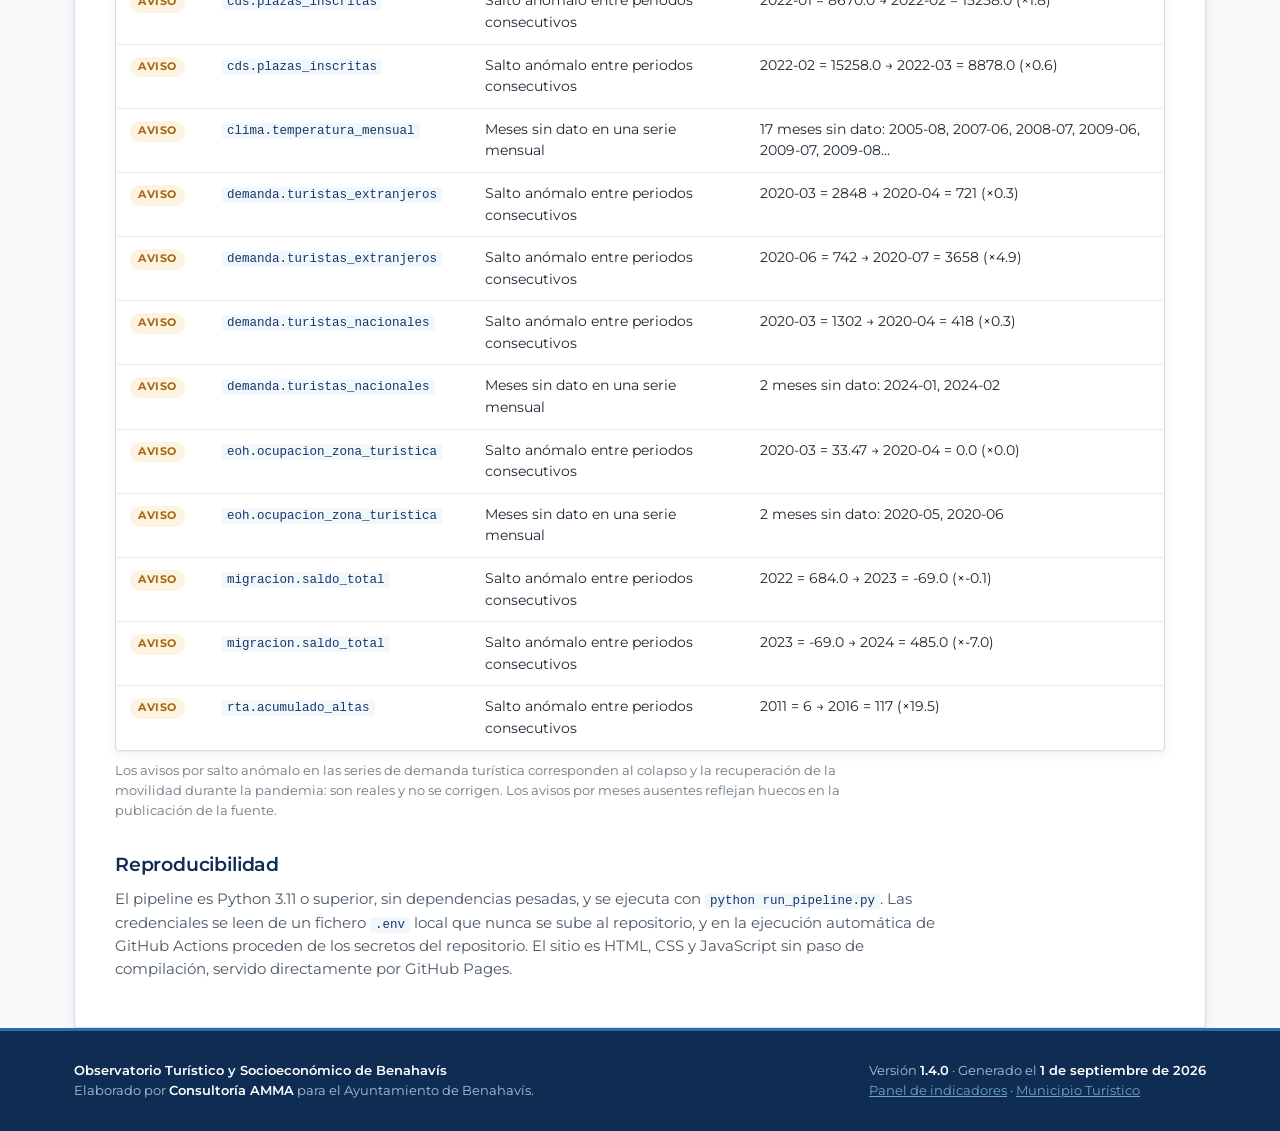
==== commit b600dae6: "Subir a 1.4.0 el sellado de los assets El commit del sellado avisa de que hay que subir VERSION al c" ====
--- a/docs/metodologia.html
+++ b/docs/metodologia.html
@@ -9,7 +9,7 @@
 <link rel="preconnect" href="https://fonts.googleapis.com">
 <link rel="preconnect" href="https://fonts.gstatic.com" crossorigin>
 <link href="https://fonts.googleapis.com/css2?family=Montserrat:wght@400;500;600;700&display=swap" rel="stylesheet">
-<link rel="stylesheet" href="assets/estilo.css?v=1.3.0">
+<link rel="stylesheet" href="assets/estilo.css?v=1.4.0">
 </head>
 <body>
 
@@ -349,6 +349,6 @@
   </div>
 </footer>
 
-<script type="module" src="assets/metodologia.js?v=1.3.0"></script>
+<script type="module" src="assets/metodologia.js?v=1.4.0"></script>
 </body>
 </html>
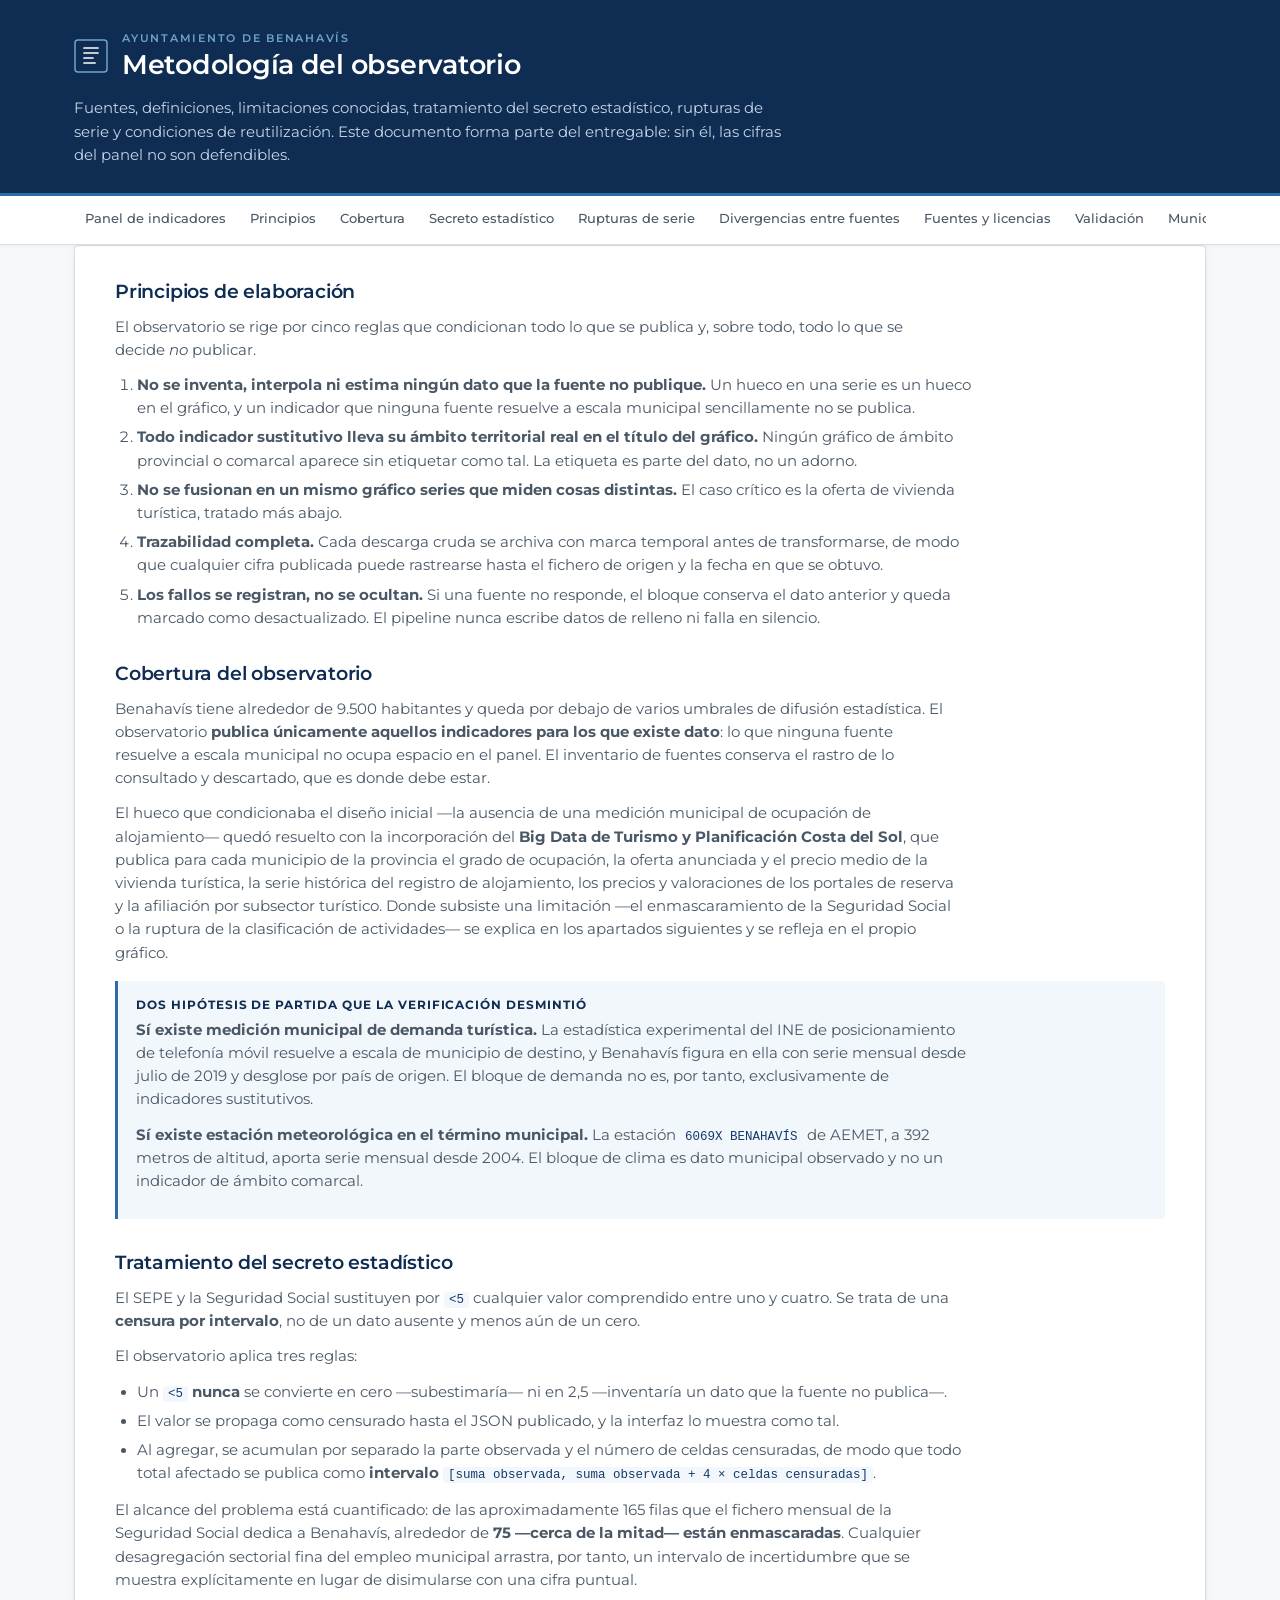
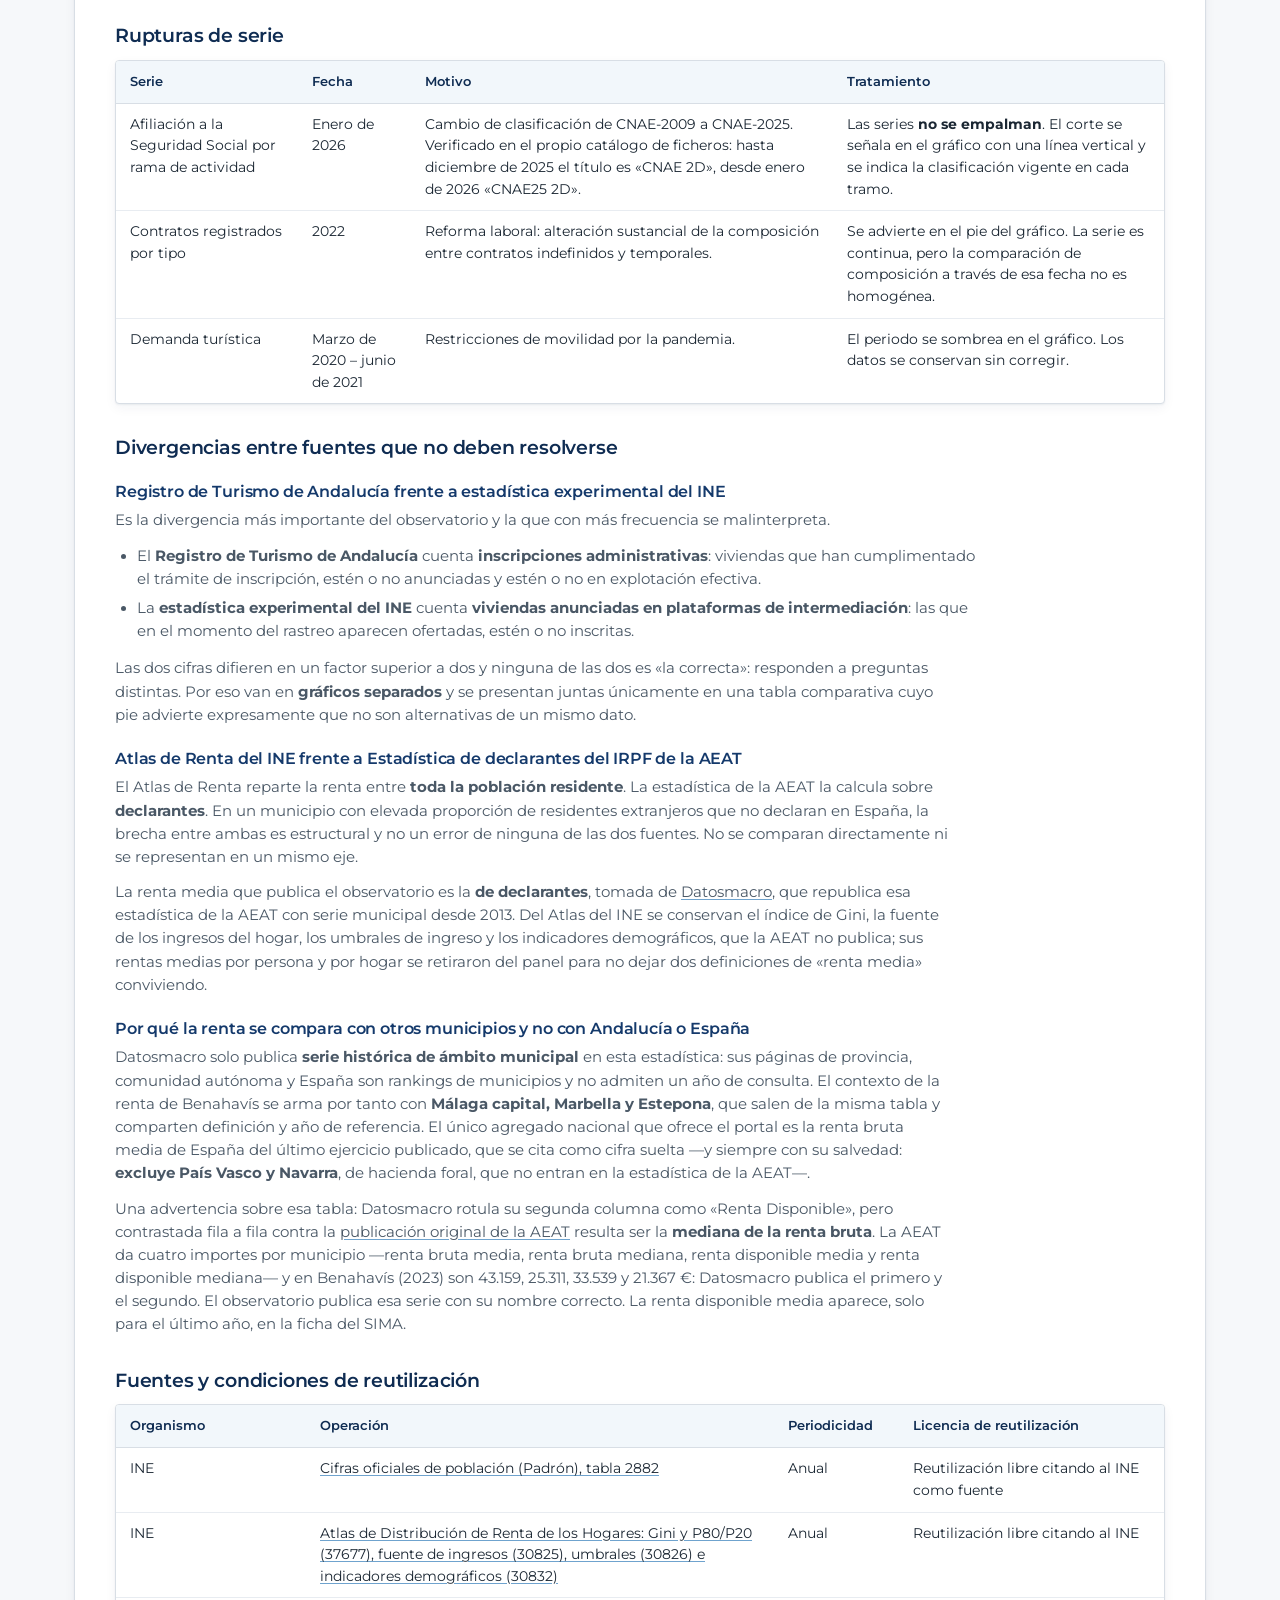
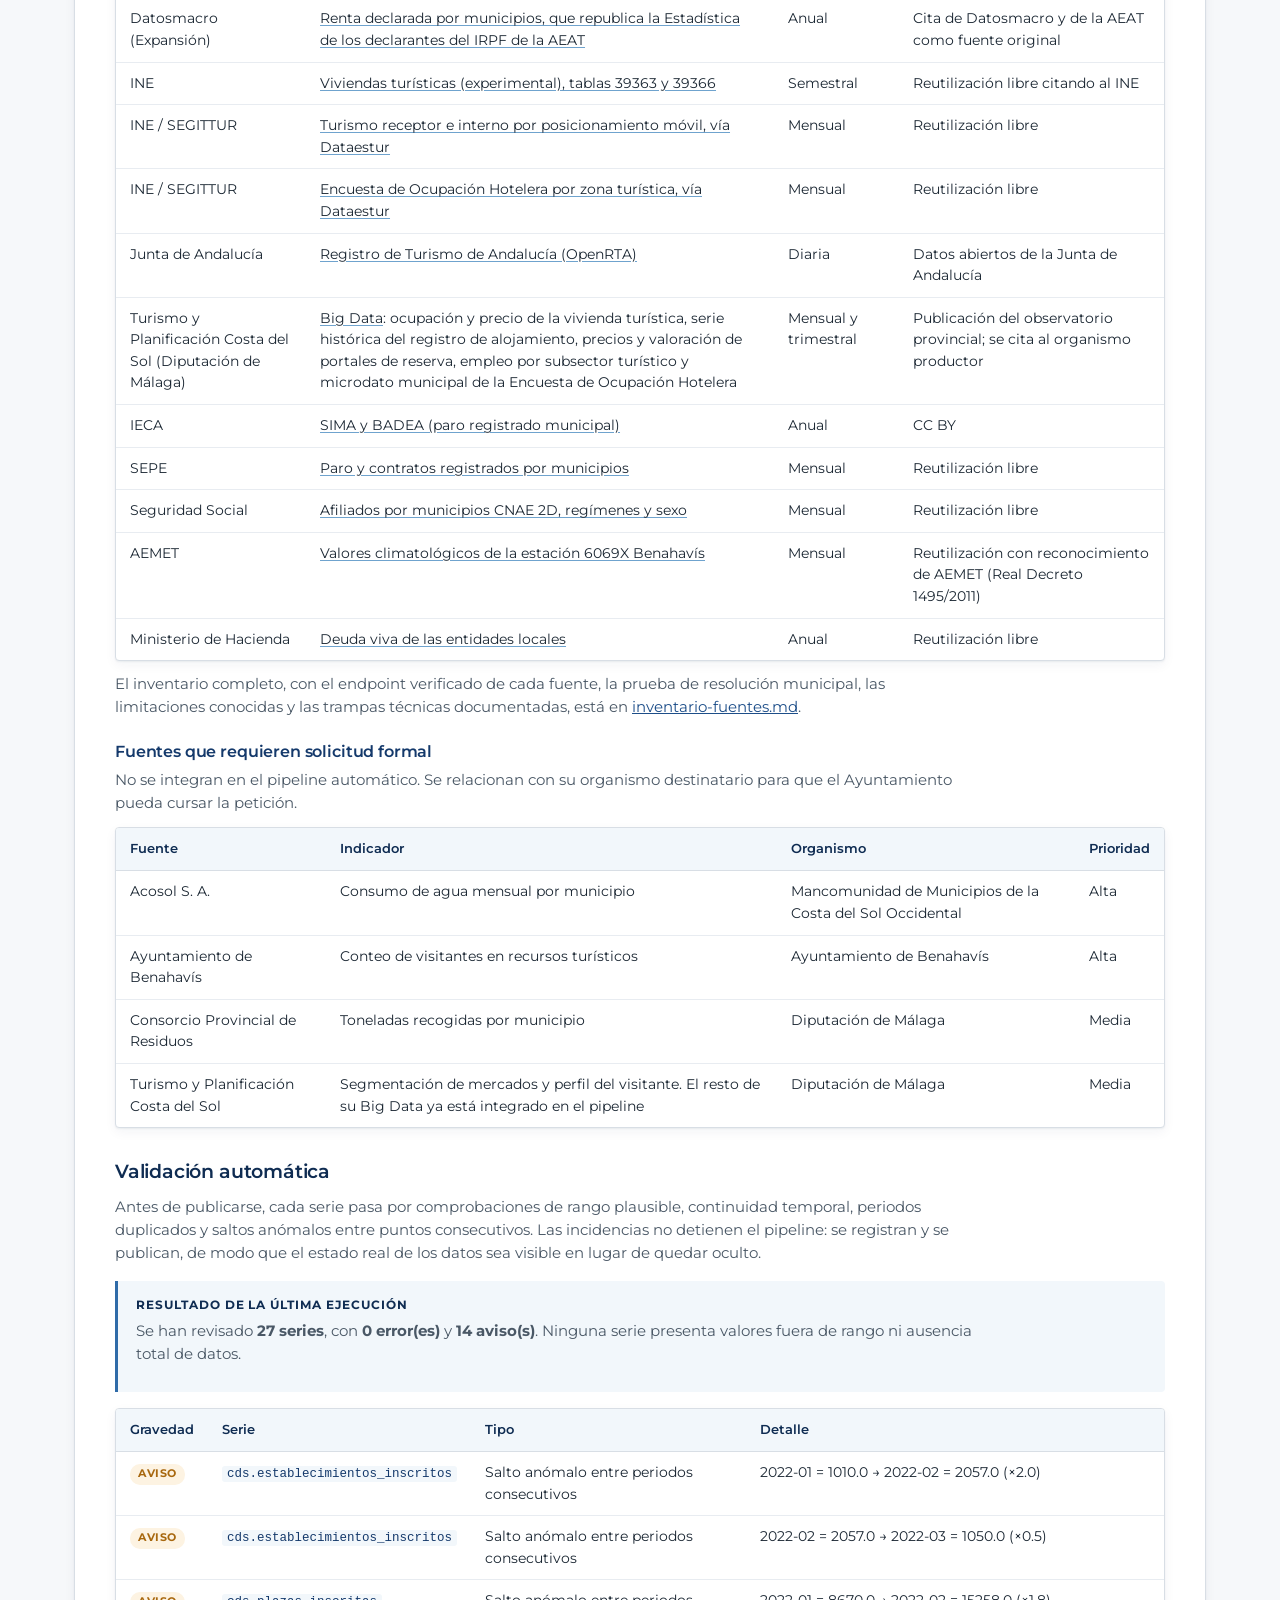
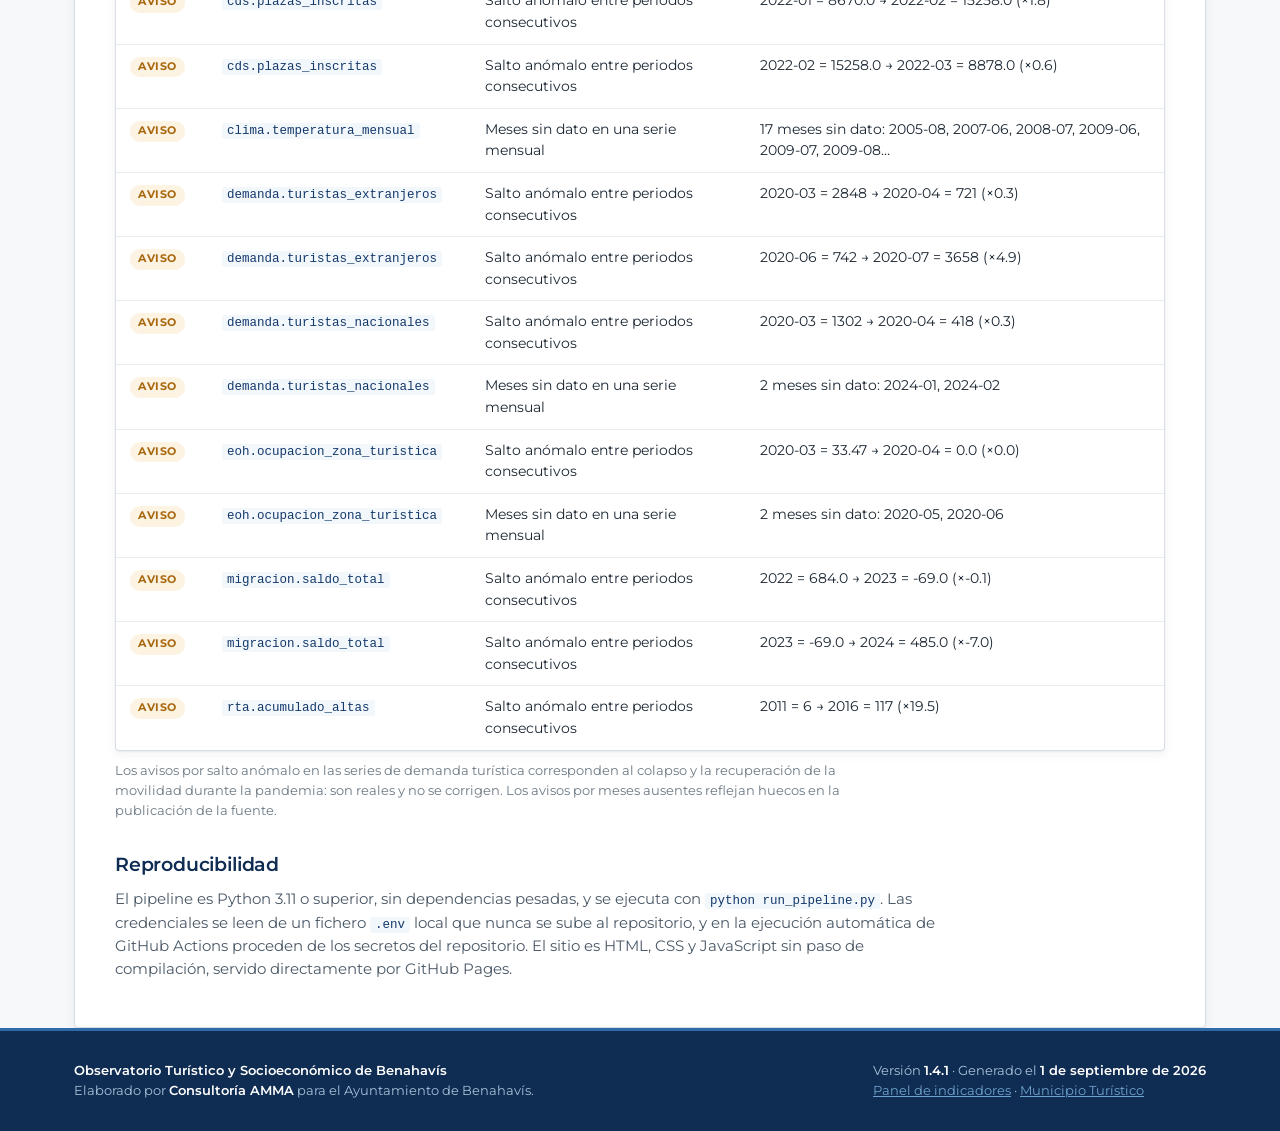
==== commit 33c24f7f: "Arreglar el PDF al imprimir y volver arriba al cambiar de pestana Impresion El PDF salia mal por dos" ====
--- a/docs/metodologia.html
+++ b/docs/metodologia.html
@@ -9,7 +9,7 @@
 <link rel="preconnect" href="https://fonts.googleapis.com">
 <link rel="preconnect" href="https://fonts.gstatic.com" crossorigin>
 <link href="https://fonts.googleapis.com/css2?family=Montserrat:wght@400;500;600;700&display=swap" rel="stylesheet">
-<link rel="stylesheet" href="assets/estilo.css?v=1.4.0">
+<link rel="stylesheet" href="assets/estilo.css?v=1.4.1">
 </head>
 <body>
 
@@ -349,6 +349,6 @@
   </div>
 </footer>
 
-<script type="module" src="assets/metodologia.js?v=1.4.0"></script>
+<script type="module" src="assets/metodologia.js?v=1.4.1"></script>
 </body>
 </html>
